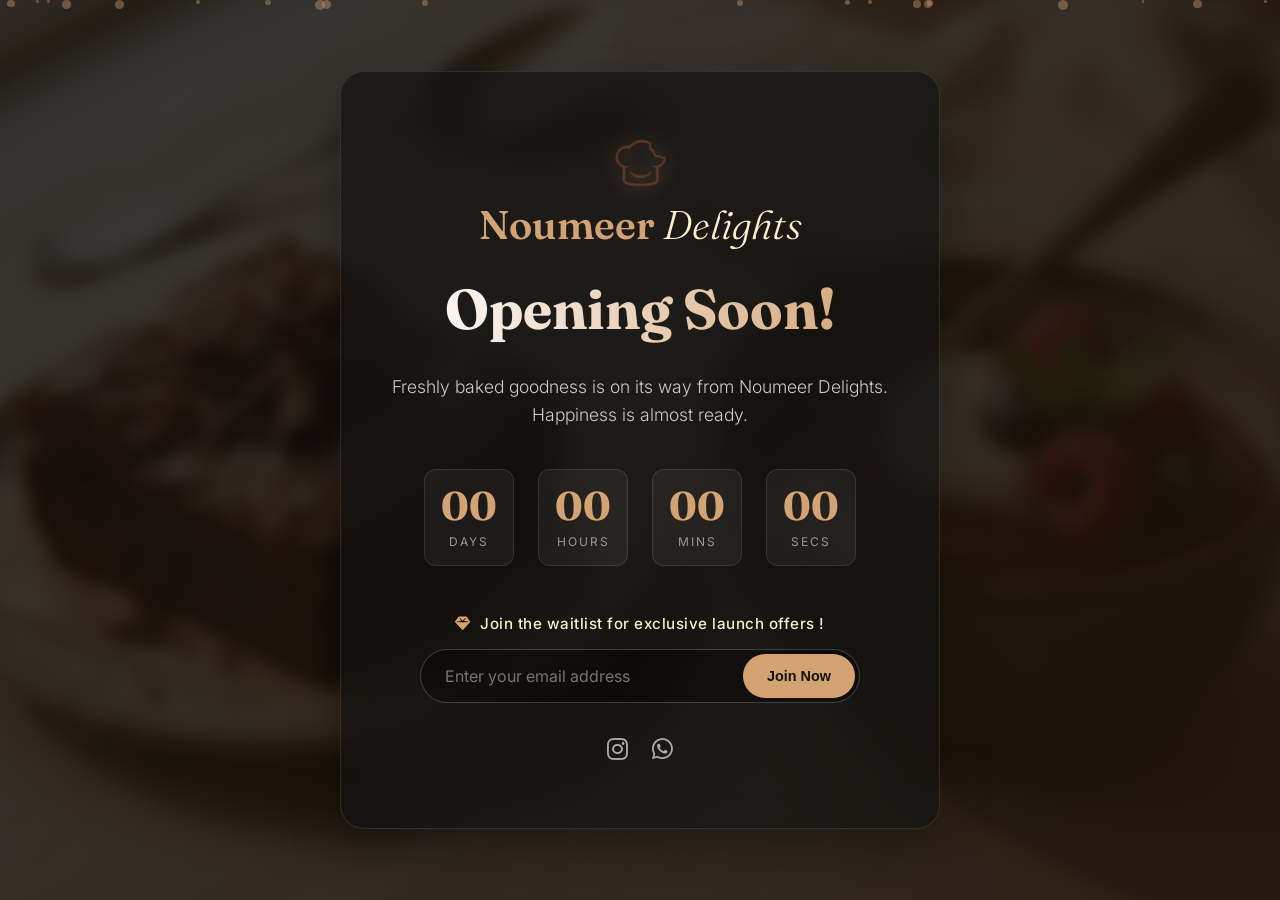
==== index.html @ c378bf9a "Initial commit" ====
<!DOCTYPE html>
<html lang="en">

<head>
  <meta charset="UTF-8">
  <meta name="viewport" content="width=device-width, initial-scale=1.0">
  <title>Opening Soon | Noumeer Delights</title>
  <meta name="description" content="Noumeer Delights is opening soon! Premium homemade brownies & bowl cakes.">

  <!-- Google Fonts -->
  <link rel="preconnect" href="https://fonts.googleapis.com">
  <link rel="preconnect" href="https://fonts.gstatic.com" crossorigin>
  <link
    href="https://fonts.googleapis.com/css2?family=Inter:wght@300;400;500;600;700&family=Fraunces:ital,opsz,wght@0,9..144,100..900;1,9..144,100..900&display=swap"
    rel="stylesheet">

  <!-- FontAwesome -->
  <link rel="stylesheet" href="https://cdnjs.cloudflare.com/ajax/libs/font-awesome/6.4.0/css/all.min.css">

  <!-- Custom CSS for Landing Page -->
  <style>
    :root {
      --primary: #d4a373;
      --secondary: #faedcd;
      --dark: #121212;
      --text: #fdfdfd;
      --glass-bg: rgba(18, 18, 18, 0.65);
      --glass-border: rgba(255, 255, 255, 0.1);
    }

    * {
      margin: 0;
      padding: 0;
      box-sizing: border-box;
    }

    body {
      font-family: 'Inter', sans-serif;
      color: var(--text);
      background-color: var(--dark);
      min-height: 100vh;
      display: flex;
      flex-direction: column;
      overflow-x: hidden;
    }

    /* Background with Overlay */
    .hero-bg {
      position: fixed;
      top: 0;
      left: 0;
      width: 100%;
      height: 100%;
      z-index: -1;
      background-image: url('assets/images/hero.png');
      /* If available from existing files */
      background-size: cover;
      background-position: center;
      background-repeat: no-repeat;
      filter: blur(8px);
      transform: scale(1.1);
    }

    .bg-overlay {
      position: fixed;
      top: 0;
      left: 0;
      width: 100%;
      height: 100%;
      background: linear-gradient(135deg, rgba(10, 10, 10, 0.8) 0%, rgba(30, 20, 10, 0.9) 100%);
      z-index: -1;
    }

    /* Container */
    .container {
      flex: 1;
      display: flex;
      justify-content: center;
      align-items: center;
      padding: 2rem;
      position: relative;
    }

    /* Glassmorphism Card */
    .glass-card {
      background: var(--glass-bg);
      backdrop-filter: blur(16px);
      -webkit-backdrop-filter: blur(16px);
      border: 1px solid var(--glass-border);
      border-radius: 24px;
      padding: 4rem 3rem;
      max-width: 600px;
      width: 100%;
      text-align: center;
      box-shadow: 0 25px 50px rgba(0, 0, 0, 0.3);
      animation: floatUp 1s ease-out forwards;
      opacity: 0;
      transform: translateY(30px);
    }

    /* Typography */
    .brand {
      font-family: 'Fraunces', serif;
      font-size: 2.5rem;
      font-weight: 600;
      color: var(--primary);
      margin-bottom: 0.5rem;
      display: flex;
      flex-direction: column;
      align-items: center;
      gap: 10px;
    }

    .brand img {
      width: 60px;
      height: auto;
      object-fit: contain;
      filter: drop-shadow(0 0 10px rgba(212, 163, 115, 0.4));
    }

    .brand em {
      font-style: italic;
      color: var(--secondary);
      font-weight: 300;
    }

    .title {
      font-family: 'Fraunces', serif;
      font-size: 3.5rem;
      line-height: 1.3;
      padding-bottom: 0.2em;
      margin: 1.5rem 0 1rem;
      font-weight: 700;
      background: linear-gradient(to right, #fff, var(--primary));
      -webkit-background-clip: text;
      background-clip: text;
      -webkit-text-fill-color: transparent;
      animation: glow 3s ease-in-out infinite alternate;
    }

    .subtitle {
      font-size: 1.1rem;
      color: #ccc;
      margin-bottom: 2.5rem;
      font-weight: 300;
      line-height: 1.6;
    }

    /* Countdown */
    .countdown {
      display: flex;
      justify-content: center;
      gap: 1.5rem;
      margin-bottom: 3rem;
    }

    .time-box {
      display: flex;
      flex-direction: column;
      align-items: center;
      background: rgba(255, 255, 255, 0.05);
      border: 1px solid rgba(255, 255, 255, 0.1);
      border-radius: 12px;
      padding: 1rem;
      min-width: 80px;
      transition: transform 0.3s ease, border-color 0.3s ease;
    }

    .time-box:hover {
      transform: translateY(-5px);
      border-color: var(--primary);
      background: rgba(212, 163, 115, 0.1);
    }

    .time {
      font-family: 'Fraunces', serif;
      font-size: 2.5rem;
      font-weight: 700;
      color: var(--primary);
      line-height: 1;
    }

    .label {
      font-size: 0.75rem;
      text-transform: uppercase;
      letter-spacing: 2px;
      margin-top: 0.5rem;
      color: #999;
    }

    /* Waitlist Form */
    .waitlist-text {
      font-size: 0.95rem;
      color: var(--secondary);
      margin-bottom: 1rem;
      font-weight: 500;
      letter-spacing: 0.5px;
    }

    .notify-form {
      position: relative;
      max-width: 440px;
      margin: 0 auto 2rem;
    }

    .notify-input {
      width: 100%;
      padding: 1rem 1.5rem;
      padding-right: 120px;
      border-radius: 50px;
      border: 1px solid rgba(255, 255, 255, 0.2);
      background: rgba(0, 0, 0, 0.3);
      color: #fff;
      font-size: 1rem;
      font-family: 'Inter', sans-serif;
      outline: none;
      transition: all 0.3s ease;
    }

    .notify-input:focus {
      border-color: var(--primary);
      background: rgba(0, 0, 0, 0.5);
      box-shadow: 0 0 15px rgba(212, 163, 115, 0.3);
    }

    .notify-btn {
      position: absolute;
      right: 5px;
      top: 5px;
      bottom: 5px;
      padding: 0 1.5rem;
      border-radius: 40px;
      border: none;
      background: var(--primary);
      color: var(--dark);
      font-weight: 600;
      cursor: pointer;
      font-size: 0.9rem;
      transition: all 0.3s ease;
    }

    .notify-btn:hover {
      background: var(--secondary);
      transform: scale(1.05);
    }

    /* Socials */
    .social-links {
      display: flex;
      justify-content: center;
      gap: 1.5rem;
    }

    .social-links a {
      color: #aaa;
      font-size: 1.5rem;
      transition: color 0.3s ease, transform 0.3s ease;
    }

    .social-links a:hover {
      color: var(--primary);
      transform: translateY(-3px);
    }

    /* Animations */
    @keyframes floatUp {
      0% {
        opacity: 0;
        transform: translateY(40px);
      }

      100% {
        opacity: 1;
        transform: translateY(0);
      }
    }

    @keyframes glow {
      0% {
        filter: drop-shadow(0 0 5px rgba(212, 163, 115, 0.2));
      }

      100% {
        filter: drop-shadow(0 0 15px rgba(212, 163, 115, 0.6));
      }
    }

    /* Particles */
    .particles {
      position: fixed;
      top: 0;
      left: 0;
      width: 100%;
      height: 100%;
      pointer-events: none;
      z-index: 0;
    }

    .particle {
      position: absolute;
      background: rgba(212, 163, 115, 0.4);
      border-radius: 50%;
      animation: float 15s infinite linear;
    }

    @keyframes float {
      0% {
        transform: translateY(100vh) scale(0);
        opacity: 0;
      }

      10% {
        opacity: 1;
      }

      90% {
        opacity: 1;
      }

      100% {
        transform: translateY(-10vh) scale(1);
        opacity: 0;
      }
    }

    /* Responsive Compact Mode */
    @media (max-height: 800px),
    (max-width: 600px) {
      body {
        overflow: hidden;
      }

      .container {
        padding: 1rem;
      }

      .glass-card {
        padding: 1.5rem 2rem;
      }

      .brand {
        font-size: 1.8rem;
        flex-direction: row;
        justify-content: center;
        margin-bottom: 0;
      }

      .brand img {
        width: 45px;
        margin-right: 10px;
      }

      .brand em {
        font-size: 1.5rem;
      }

      .title {
        font-size: 2.5rem;
        margin: 0.5rem 0 0.5rem;
        line-height: 1.3;
        padding-bottom: 0.1em;
      }

      .subtitle {
        margin-bottom: 1.25rem;
        font-size: 0.95rem;
        line-height: 1.4;
      }

      .countdown {
        margin-bottom: 1.5rem;
        gap: 0.75rem;
      }

      .time-box {
        min-width: 65px;
        padding: 0.5rem;
      }

      .time {
        font-size: 1.6rem;
      }

      .label {
        margin-top: 0.25rem;
        font-size: 0.65rem;
      }

      .waitlist-text {
        margin-bottom: 0.5rem;
        font-size: 0.85rem;
      }

      .notify-form {
        margin: 0 auto 1rem;
        max-width: 100%;
      }

      .notify-input {
        padding: 0.75rem 1rem;
        padding-right: 120px;
        font-size: 0.9rem;
      }

      .notify-btn {
        padding: 0 1rem;
        font-size: 0.85rem;
        right: 4px;
        top: 4px;
        bottom: 4px;
      }

      .social-links {
        gap: 1.25rem;
      }

      .social-links a {
        font-size: 1.3rem;
      }
    }
  </style>
</head>

<body>
  <!-- Background -->
  <div class="hero-bg"></div>
  <div class="bg-overlay"></div>

  <!-- Floating Particles Container -->
  <div class="particles" id="particles"></div>

  <!-- Main Content -->
  <div class="container">
    <div class="glass-card">
      <div class="brand">
        <img src="assets/images/logo.png" alt="Logo" onerror="this.style.display='none'">
        <span>Noumeer <em>Delights</em></span>
      </div>

      <h1 class="title">Opening Soon!</h1>
      <p class="subtitle">Freshly baked goodness is on its way from Noumeer Delights. Happiness is almost ready.</p>

      <!-- Countdown Timer -->
      <div class="countdown" id="countdown">
        <div class="time-box">
          <span class="time" id="days">00</span>
          <span class="label">Days</span>
        </div>
        <div class="time-box">
          <span class="time" id="hours">00</span>
          <span class="label">Hours</span>
        </div>
        <div class="time-box">
          <span class="time" id="mins">00</span>
          <span class="label">Mins</span>
        </div>
        <div class="time-box">
          <span class="time" id="secs">00</span>
          <span class="label">Secs</span>
        </div>
      </div>

      <!-- Waitlist Form -->
      <form class="notify-form" id="notifyForm">
        <p class="waitlist-text"><i class="fas fa-gem" style="color:var(--primary); margin-right:5px;"></i> Join the
          waitlist for exclusive launch offers !</p>
        <div style="position: relative;">
          <input type="email" name="email" class="notify-input" placeholder="Enter your email address" required>
          <button type="submit" class="notify-btn">Join Now</button>
        </div>
      </form>

      <!-- Socials -->
      <div class="social-links">
        <a href="https://www.instagram.com/noumeer_delights/" target="_blank" aria-label="Instagram"><i
            class="fab fa-instagram"></i></a>
        <a href="https://wa.me/918976108492" target="_blank" aria-label="WhatsApp"><i class="fab fa-whatsapp"></i></a>
      </div>
    </div>
  </div>

  <script>
    // --- Countdown Timer Logic ---
    // Set your exact opening date and time here
    const launchDate = new Date("May 15, 2026 10:00:00").getTime();


    function updateCountdown() {
      const now = new Date().getTime();
      const distance = launchDate - now;

      if (distance < 0) return; // Stop if passed

      const days = Math.floor(distance / (1000 * 60 * 60 * 24));
      const hours = Math.floor((distance % (1000 * 60 * 60 * 24)) / (1000 * 60 * 60));
      const mins = Math.floor((distance % (1000 * 60 * 60)) / (1000 * 60));
      const secs = Math.floor((distance % (1000 * 60)) / 1000);

      document.getElementById('days').innerText = String(days).padStart(2, '0');
      document.getElementById('hours').innerText = String(hours).padStart(2, '0');
      document.getElementById('mins').innerText = String(mins).padStart(2, '0');
      document.getElementById('secs').innerText = String(secs).padStart(2, '0');
    }

    setInterval(updateCountdown, 1000);
    updateCountdown();

    // --- Particle Animation ---
    const particlesContainer = document.getElementById('particles');
    const particleCount = 20;

    for (let i = 0; i < particleCount; i++) {
      createParticle();
    }

    function createParticle() {
      const particle = document.createElement('div');
      particle.classList.add('particle');

      const size = Math.random() * 8 + 2;
      const posX = Math.random() * 100;
      const delay = Math.random() * 10;
      const duration = Math.random() * 10 + 10;

      particle.style.width = `${size}px`;
      particle.style.height = `${size}px`;
      particle.style.left = `${posX}vw`;
      particle.style.animationDelay = `${delay}s`;
      particle.style.animationDuration = `${duration}s`;

      particlesContainer.appendChild(particle);
    }

    // --- Web3Forms Submission Logic ---
    document.getElementById('notifyForm').addEventListener('submit', (e) => {
      e.preventDefault();
      const btn = e.target.querySelector('button');
      const originalText = btn.innerText;

      // TODO: Get your free Access Key from https://web3forms.com and paste it below
      const accessKey = "4a990910-d1e4-4a0e-a4be-721a6eb04407";

      if (accessKey === "YOUR_WEB3FORMS_ACCESS_KEY_HERE") {
        alert("Hey! Please replace 'YOUR_WEB3FORMS_ACCESS_KEY_HERE' in the code with your actual Web3Forms Access Key to start receiving emails!");
        return;
      }

      const formData = new FormData(e.target);
      formData.append("access_key", accessKey);
      formData.append("subject", "New Waitlist Signup!");
      formData.append("from_name", "Noumeer Delights Waitlist");

      btn.innerText = 'Sending...';

      fetch("https://api.web3forms.com/submit", {
        method: "POST",
        body: formData
      })
        .then(async (response) => {
          if (response.status == 200) {
            btn.innerText = 'Added!';
            btn.style.background = '#28a745';
            btn.style.color = '#fff';
            setTimeout(() => {
              btn.innerText = originalText;
              btn.style.background = 'var(--primary)';
              btn.style.color = 'var(--dark)';
              e.target.reset();
            }, 3000);
          } else {
            btn.innerText = 'Error!';
            btn.style.background = '#dc3545';
            btn.style.color = '#fff';
            setTimeout(() => {
              btn.innerText = originalText;
              btn.style.background = 'var(--primary)';
              btn.style.color = 'var(--dark)';
            }, 3000);
          }
        })
        .catch(error => {
          console.error("Error:", error);
          btn.innerText = 'Error!';
          btn.style.background = '#dc3545';
          btn.style.color = '#fff';
          setTimeout(() => {
            btn.innerText = originalText;
            btn.style.background = 'var(--primary)';
            btn.style.color = 'var(--dark)';
          }, 3000);
        });
    });
  </script>
</body>

</html>
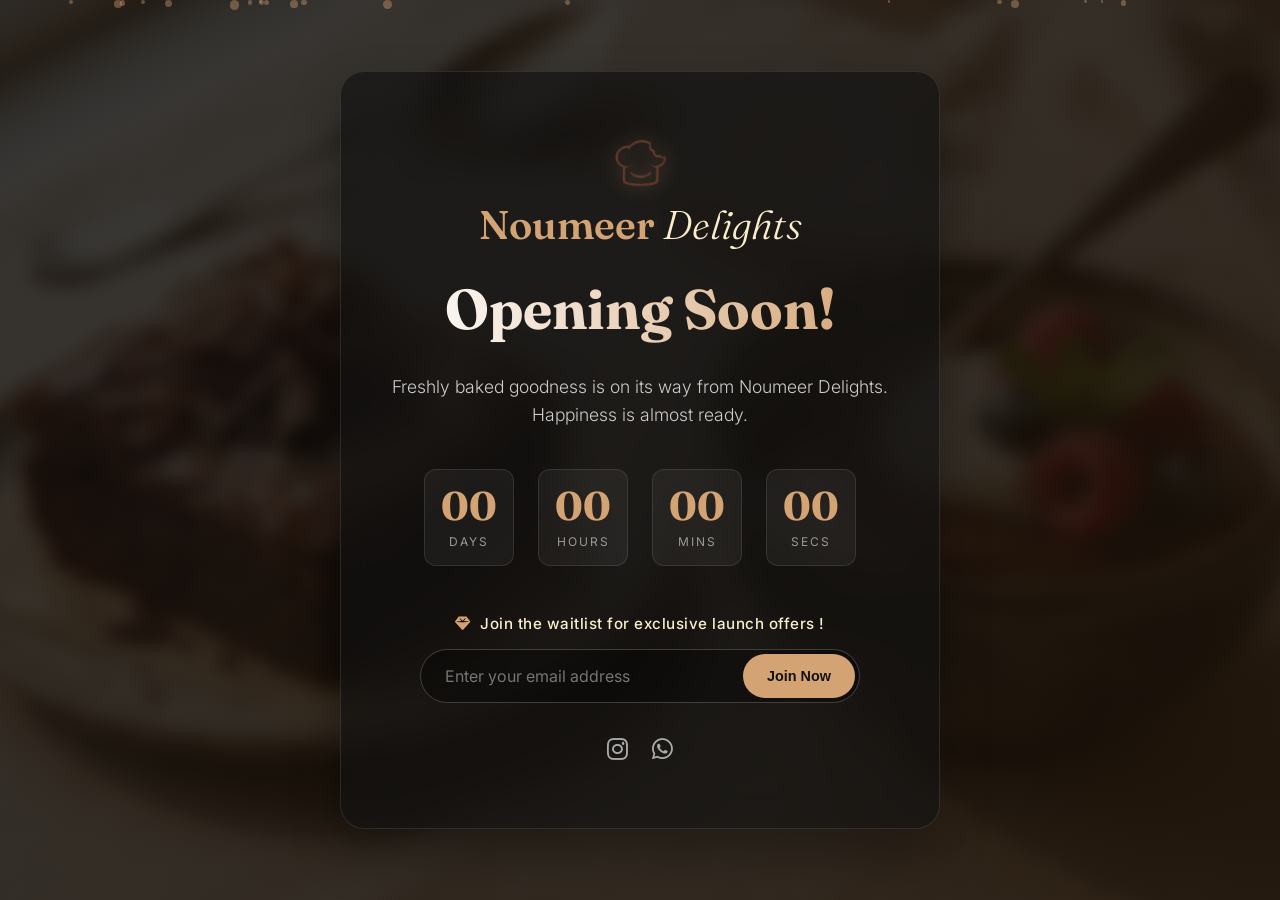
==== commit 8eacc5c6: "Google Script Added" ====
--- a/index.html
+++ b/index.html
@@ -1,596 +1,553 @@
 <!DOCTYPE html>
 <html lang="en">
-
-<head>
-  <meta charset="UTF-8">
-  <meta name="viewport" content="width=device-width, initial-scale=1.0">
-  <title>Opening Soon | Noumeer Delights</title>
-  <meta name="description" content="Noumeer Delights is opening soon! Premium homemade brownies & bowl cakes.">
-
-  <!-- Google Fonts -->
-  <link rel="preconnect" href="https://fonts.googleapis.com">
-  <link rel="preconnect" href="https://fonts.gstatic.com" crossorigin>
-  <link
-    href="https://fonts.googleapis.com/css2?family=Inter:wght@300;400;500;600;700&family=Fraunces:ital,opsz,wght@0,9..144,100..900;1,9..144,100..900&display=swap"
-    rel="stylesheet">
-
-  <!-- FontAwesome -->
-  <link rel="stylesheet" href="https://cdnjs.cloudflare.com/ajax/libs/font-awesome/6.4.0/css/all.min.css">
-
-  <!-- Custom CSS for Landing Page -->
-  <style>
-    :root {
-      --primary: #d4a373;
-      --secondary: #faedcd;
-      --dark: #121212;
-      --text: #fdfdfd;
-      --glass-bg: rgba(18, 18, 18, 0.65);
-      --glass-border: rgba(255, 255, 255, 0.1);
-    }
-
-    * {
-      margin: 0;
-      padding: 0;
-      box-sizing: border-box;
-    }
-
-    body {
-      font-family: 'Inter', sans-serif;
-      color: var(--text);
-      background-color: var(--dark);
-      min-height: 100vh;
-      display: flex;
-      flex-direction: column;
-      overflow-x: hidden;
-    }
-
-    /* Background with Overlay */
-    .hero-bg {
-      position: fixed;
-      top: 0;
-      left: 0;
-      width: 100%;
-      height: 100%;
-      z-index: -1;
-      background-image: url('assets/images/hero.png');
-      /* If available from existing files */
-      background-size: cover;
-      background-position: center;
-      background-repeat: no-repeat;
-      filter: blur(8px);
-      transform: scale(1.1);
-    }
-
-    .bg-overlay {
-      position: fixed;
-      top: 0;
-      left: 0;
-      width: 100%;
-      height: 100%;
-      background: linear-gradient(135deg, rgba(10, 10, 10, 0.8) 0%, rgba(30, 20, 10, 0.9) 100%);
-      z-index: -1;
-    }
-
-    /* Container */
-    .container {
-      flex: 1;
-      display: flex;
-      justify-content: center;
-      align-items: center;
-      padding: 2rem;
-      position: relative;
-    }
-
-    /* Glassmorphism Card */
-    .glass-card {
-      background: var(--glass-bg);
-      backdrop-filter: blur(16px);
-      -webkit-backdrop-filter: blur(16px);
-      border: 1px solid var(--glass-border);
-      border-radius: 24px;
-      padding: 4rem 3rem;
-      max-width: 600px;
-      width: 100%;
-      text-align: center;
-      box-shadow: 0 25px 50px rgba(0, 0, 0, 0.3);
-      animation: floatUp 1s ease-out forwards;
-      opacity: 0;
-      transform: translateY(30px);
-    }
-
-    /* Typography */
-    .brand {
-      font-family: 'Fraunces', serif;
-      font-size: 2.5rem;
-      font-weight: 600;
-      color: var(--primary);
-      margin-bottom: 0.5rem;
-      display: flex;
-      flex-direction: column;
-      align-items: center;
-      gap: 10px;
-    }
-
-    .brand img {
-      width: 60px;
-      height: auto;
-      object-fit: contain;
-      filter: drop-shadow(0 0 10px rgba(212, 163, 115, 0.4));
-    }
-
-    .brand em {
-      font-style: italic;
-      color: var(--secondary);
-      font-weight: 300;
-    }
-
-    .title {
-      font-family: 'Fraunces', serif;
-      font-size: 3.5rem;
-      line-height: 1.3;
-      padding-bottom: 0.2em;
-      margin: 1.5rem 0 1rem;
-      font-weight: 700;
-      background: linear-gradient(to right, #fff, var(--primary));
-      -webkit-background-clip: text;
-      background-clip: text;
-      -webkit-text-fill-color: transparent;
-      animation: glow 3s ease-in-out infinite alternate;
-    }
-
-    .subtitle {
-      font-size: 1.1rem;
-      color: #ccc;
-      margin-bottom: 2.5rem;
-      font-weight: 300;
-      line-height: 1.6;
-    }
-
-    /* Countdown */
-    .countdown {
-      display: flex;
-      justify-content: center;
-      gap: 1.5rem;
-      margin-bottom: 3rem;
-    }
-
-    .time-box {
-      display: flex;
-      flex-direction: column;
-      align-items: center;
-      background: rgba(255, 255, 255, 0.05);
-      border: 1px solid rgba(255, 255, 255, 0.1);
-      border-radius: 12px;
-      padding: 1rem;
-      min-width: 80px;
-      transition: transform 0.3s ease, border-color 0.3s ease;
-    }
-
-    .time-box:hover {
-      transform: translateY(-5px);
-      border-color: var(--primary);
-      background: rgba(212, 163, 115, 0.1);
-    }
-
-    .time {
-      font-family: 'Fraunces', serif;
-      font-size: 2.5rem;
-      font-weight: 700;
-      color: var(--primary);
-      line-height: 1;
-    }
-
-    .label {
-      font-size: 0.75rem;
-      text-transform: uppercase;
-      letter-spacing: 2px;
-      margin-top: 0.5rem;
-      color: #999;
-    }
-
-    /* Waitlist Form */
-    .waitlist-text {
-      font-size: 0.95rem;
-      color: var(--secondary);
-      margin-bottom: 1rem;
-      font-weight: 500;
-      letter-spacing: 0.5px;
-    }
-
-    .notify-form {
-      position: relative;
-      max-width: 440px;
-      margin: 0 auto 2rem;
-    }
-
-    .notify-input {
-      width: 100%;
-      padding: 1rem 1.5rem;
-      padding-right: 120px;
-      border-radius: 50px;
-      border: 1px solid rgba(255, 255, 255, 0.2);
-      background: rgba(0, 0, 0, 0.3);
-      color: #fff;
-      font-size: 1rem;
-      font-family: 'Inter', sans-serif;
-      outline: none;
-      transition: all 0.3s ease;
-    }
-
-    .notify-input:focus {
-      border-color: var(--primary);
-      background: rgba(0, 0, 0, 0.5);
-      box-shadow: 0 0 15px rgba(212, 163, 115, 0.3);
-    }
-
-    .notify-btn {
-      position: absolute;
-      right: 5px;
-      top: 5px;
-      bottom: 5px;
-      padding: 0 1.5rem;
-      border-radius: 40px;
-      border: none;
-      background: var(--primary);
-      color: var(--dark);
-      font-weight: 600;
-      cursor: pointer;
-      font-size: 0.9rem;
-      transition: all 0.3s ease;
-    }
-
-    .notify-btn:hover {
-      background: var(--secondary);
-      transform: scale(1.05);
-    }
-
-    /* Socials */
-    .social-links {
-      display: flex;
-      justify-content: center;
-      gap: 1.5rem;
-    }
-
-    .social-links a {
-      color: #aaa;
-      font-size: 1.5rem;
-      transition: color 0.3s ease, transform 0.3s ease;
-    }
-
-    .social-links a:hover {
-      color: var(--primary);
-      transform: translateY(-3px);
-    }
-
-    /* Animations */
-    @keyframes floatUp {
-      0% {
-        opacity: 0;
-        transform: translateY(40px);
-      }
-
-      100% {
-        opacity: 1;
-        transform: translateY(0);
-      }
-    }
-
-    @keyframes glow {
-      0% {
-        filter: drop-shadow(0 0 5px rgba(212, 163, 115, 0.2));
-      }
-
-      100% {
-        filter: drop-shadow(0 0 15px rgba(212, 163, 115, 0.6));
-      }
-    }
-
-    /* Particles */
-    .particles {
-      position: fixed;
-      top: 0;
-      left: 0;
-      width: 100%;
-      height: 100%;
-      pointer-events: none;
-      z-index: 0;
-    }
-
-    .particle {
-      position: absolute;
-      background: rgba(212, 163, 115, 0.4);
-      border-radius: 50%;
-      animation: float 15s infinite linear;
-    }
-
-    @keyframes float {
-      0% {
-        transform: translateY(100vh) scale(0);
-        opacity: 0;
-      }
-
-      10% {
-        opacity: 1;
-      }
-
-      90% {
-        opacity: 1;
-      }
-
-      100% {
-        transform: translateY(-10vh) scale(1);
-        opacity: 0;
-      }
-    }
-
-    /* Responsive Compact Mode */
-    @media (max-height: 800px),
-    (max-width: 600px) {
-      body {
-        overflow: hidden;
-      }
-
-      .container {
-        padding: 1rem;
-      }
-
-      .glass-card {
-        padding: 1.5rem 2rem;
-      }
-
-      .brand {
-        font-size: 1.8rem;
-        flex-direction: row;
-        justify-content: center;
-        margin-bottom: 0;
-      }
-
-      .brand img {
-        width: 45px;
-        margin-right: 10px;
-      }
-
-      .brand em {
-        font-size: 1.5rem;
-      }
-
-      .title {
-        font-size: 2.5rem;
-        margin: 0.5rem 0 0.5rem;
-        line-height: 1.3;
-        padding-bottom: 0.1em;
-      }
-
-      .subtitle {
-        margin-bottom: 1.25rem;
-        font-size: 0.95rem;
-        line-height: 1.4;
-      }
-
-      .countdown {
-        margin-bottom: 1.5rem;
-        gap: 0.75rem;
-      }
-
-      .time-box {
-        min-width: 65px;
-        padding: 0.5rem;
-      }
-
-      .time {
-        font-size: 1.6rem;
-      }
-
-      .label {
-        margin-top: 0.25rem;
-        font-size: 0.65rem;
-      }
-
-      .waitlist-text {
-        margin-bottom: 0.5rem;
-        font-size: 0.85rem;
-      }
-
-      .notify-form {
-        margin: 0 auto 1rem;
-        max-width: 100%;
-      }
-
-      .notify-input {
-        padding: 0.75rem 1rem;
-        padding-right: 120px;
-        font-size: 0.9rem;
-      }
-
-      .notify-btn {
-        padding: 0 1rem;
-        font-size: 0.85rem;
-        right: 4px;
-        top: 4px;
-        bottom: 4px;
-      }
-
-      .social-links {
-        gap: 1.25rem;
-      }
-
-      .social-links a {
-        font-size: 1.3rem;
-      }
-    }
-  </style>
-</head>
-
-<body>
-  <!-- Background -->
-  <div class="hero-bg"></div>
-  <div class="bg-overlay"></div>
-
-  <!-- Floating Particles Container -->
-  <div class="particles" id="particles"></div>
-
-  <!-- Main Content -->
-  <div class="container">
-    <div class="glass-card">
-      <div class="brand">
-        <img src="assets/images/logo.png" alt="Logo" onerror="this.style.display='none'">
-        <span>Noumeer <em>Delights</em></span>
+   <head>
+      <!-- Google Tag Manager -->
+      <script>(function (w, d, s, l, i) {
+         w[l] = w[l] || []; w[l].push({
+           'gtm.start':
+             new Date().getTime(), event: 'gtm.js'
+         }); var f = d.getElementsByTagName(s)[0],
+           j = d.createElement(s), dl = l != 'dataLayer' ? '&l=' + l : ''; j.async = true; j.src =
+             'https://www.googletagmanager.com/gtm.js?id=' + i + dl; f.parentNode.insertBefore(j, f);
+         })(window, document, 'script', 'dataLayer', 'GTM-TXSD526L');
+      </script>
+      <!-- End Google Tag Manager -->
+      <!-- Google tag (gtag.js) -->
+      <script async src="https://www.googletagmanager.com/gtag/js?id=G-96BX0EBLF8"></script>
+      <script>
+         window.dataLayer = window.dataLayer || [];
+         function gtag() { dataLayer.push(arguments); }
+         gtag('js', new Date());
+         gtag('config', 'G-96BX0EBLF8');
+      </script>
+      <script async src="https://pagead2.googlesyndication.com/pagead/js/adsbygoogle.js?client=ca-pub-5280450192365067"
+         crossorigin="anonymous"></script>
+      <meta charset="UTF-8" />
+      <meta name="viewport" content="width=device-width, initial-scale=1.0" />
+      <meta name="google-adsense-account" content="ca-pub-5280450192365067">
+      <title>Opening Soon | Noumeer Delights</title>
+      <meta name="description" content="Noumeer Delights is opening soon! Premium homemade brownies & bowl cakes.">
+      <!-- Google Fonts -->
+      <link rel="preconnect" href="https://fonts.googleapis.com">
+      <link rel="preconnect" href="https://fonts.gstatic.com" crossorigin>
+      <link
+         href="https://fonts.googleapis.com/css2?family=Inter:wght@300;400;500;600;700&family=Fraunces:ital,opsz,wght@0,9..144,100..900;1,9..144,100..900&display=swap"
+         rel="stylesheet">
+      <!-- FontAwesome -->
+      <link rel="stylesheet" href="https://cdnjs.cloudflare.com/ajax/libs/font-awesome/6.4.0/css/all.min.css">
+      <!-- Custom CSS for Landing Page -->
+      <style>
+         :root {
+         --primary: #d4a373;
+         --secondary: #faedcd;
+         --dark: #121212;
+         --text: #fdfdfd;
+         --glass-bg: rgba(18, 18, 18, 0.65);
+         --glass-border: rgba(255, 255, 255, 0.1);
+         }
+         * {
+         margin: 0;
+         padding: 0;
+         box-sizing: border-box;
+         }
+         body {
+         font-family: 'Inter', sans-serif;
+         color: var(--text);
+         background-color: var(--dark);
+         min-height: 100vh;
+         display: flex;
+         flex-direction: column;
+         overflow-x: hidden;
+         }
+         /* Background with Overlay */
+         .hero-bg {
+         position: fixed;
+         top: 0;
+         left: 0;
+         width: 100%;
+         height: 100%;
+         z-index: -1;
+         background-image: url('assets/images/hero.png');
+         /* If available from existing files */
+         background-size: cover;
+         background-position: center;
+         background-repeat: no-repeat;
+         filter: blur(8px);
+         transform: scale(1.1);
+         }
+         .bg-overlay {
+         position: fixed;
+         top: 0;
+         left: 0;
+         width: 100%;
+         height: 100%;
+         background: linear-gradient(135deg, rgba(10, 10, 10, 0.8) 0%, rgba(30, 20, 10, 0.9) 100%);
+         z-index: -1;
+         }
+         /* Container */
+         .container {
+         flex: 1;
+         display: flex;
+         justify-content: center;
+         align-items: center;
+         padding: 2rem;
+         position: relative;
+         }
+         /* Glassmorphism Card */
+         .glass-card {
+         background: var(--glass-bg);
+         backdrop-filter: blur(16px);
+         -webkit-backdrop-filter: blur(16px);
+         border: 1px solid var(--glass-border);
+         border-radius: 24px;
+         padding: 4rem 3rem;
+         max-width: 600px;
+         width: 100%;
+         text-align: center;
+         box-shadow: 0 25px 50px rgba(0, 0, 0, 0.3);
+         animation: floatUp 1s ease-out forwards;
+         opacity: 0;
+         transform: translateY(30px);
+         }
+         /* Typography */
+         .brand {
+         font-family: 'Fraunces', serif;
+         font-size: 2.5rem;
+         font-weight: 600;
+         color: var(--primary);
+         margin-bottom: 0.5rem;
+         display: flex;
+         flex-direction: column;
+         align-items: center;
+         gap: 10px;
+         }
+         .brand img {
+         width: 60px;
+         height: auto;
+         object-fit: contain;
+         filter: drop-shadow(0 0 10px rgba(212, 163, 115, 0.4));
+         }
+         .brand em {
+         font-style: italic;
+         color: var(--secondary);
+         font-weight: 300;
+         }
+         .title {
+         font-family: 'Fraunces', serif;
+         font-size: 3.5rem;
+         line-height: 1.3;
+         padding-bottom: 0.2em;
+         margin: 1.5rem 0 1rem;
+         font-weight: 700;
+         background: linear-gradient(to right, #fff, var(--primary));
+         -webkit-background-clip: text;
+         background-clip: text;
+         -webkit-text-fill-color: transparent;
+         animation: glow 3s ease-in-out infinite alternate;
+         }
+         .subtitle {
+         font-size: 1.1rem;
+         color: #ccc;
+         margin-bottom: 2.5rem;
+         font-weight: 300;
+         line-height: 1.6;
+         }
+         /* Countdown */
+         .countdown {
+         display: flex;
+         justify-content: center;
+         gap: 1.5rem;
+         margin-bottom: 3rem;
+         }
+         .time-box {
+         display: flex;
+         flex-direction: column;
+         align-items: center;
+         background: rgba(255, 255, 255, 0.05);
+         border: 1px solid rgba(255, 255, 255, 0.1);
+         border-radius: 12px;
+         padding: 1rem;
+         min-width: 80px;
+         transition: transform 0.3s ease, border-color 0.3s ease;
+         }
+         .time-box:hover {
+         transform: translateY(-5px);
+         border-color: var(--primary);
+         background: rgba(212, 163, 115, 0.1);
+         }
+         .time {
+         font-family: 'Fraunces', serif;
+         font-size: 2.5rem;
+         font-weight: 700;
+         color: var(--primary);
+         line-height: 1;
+         }
+         .label {
+         font-size: 0.75rem;
+         text-transform: uppercase;
+         letter-spacing: 2px;
+         margin-top: 0.5rem;
+         color: #999;
+         }
+         /* Waitlist Form */
+         .waitlist-text {
+         font-size: 0.95rem;
+         color: var(--secondary);
+         margin-bottom: 1rem;
+         font-weight: 500;
+         letter-spacing: 0.5px;
+         }
+         .notify-form {
+         position: relative;
+         max-width: 440px;
+         margin: 0 auto 2rem;
+         }
+         .notify-input {
+         width: 100%;
+         padding: 1rem 1.5rem;
+         padding-right: 120px;
+         border-radius: 50px;
+         border: 1px solid rgba(255, 255, 255, 0.2);
+         background: rgba(0, 0, 0, 0.3);
+         color: #fff;
+         font-size: 1rem;
+         font-family: 'Inter', sans-serif;
+         outline: none;
+         transition: all 0.3s ease;
+         }
+         .notify-input:focus {
+         border-color: var(--primary);
+         background: rgba(0, 0, 0, 0.5);
+         box-shadow: 0 0 15px rgba(212, 163, 115, 0.3);
+         }
+         .notify-btn {
+         position: absolute;
+         right: 5px;
+         top: 5px;
+         bottom: 5px;
+         padding: 0 1.5rem;
+         border-radius: 40px;
+         border: none;
+         background: var(--primary);
+         color: var(--dark);
+         font-weight: 600;
+         cursor: pointer;
+         font-size: 0.9rem;
+         transition: all 0.3s ease;
+         }
+         .notify-btn:hover {
+         background: var(--secondary);
+         transform: scale(1.05);
+         }
+         /* Socials */
+         .social-links {
+         display: flex;
+         justify-content: center;
+         gap: 1.5rem;
+         }
+         .social-links a {
+         color: #aaa;
+         font-size: 1.5rem;
+         transition: color 0.3s ease, transform 0.3s ease;
+         }
+         .social-links a:hover {
+         color: var(--primary);
+         transform: translateY(-3px);
+         }
+         /* Animations */
+         @keyframes floatUp {
+         0% {
+         opacity: 0;
+         transform: translateY(40px);
+         }
+         100% {
+         opacity: 1;
+         transform: translateY(0);
+         }
+         }
+         @keyframes glow {
+         0% {
+         filter: drop-shadow(0 0 5px rgba(212, 163, 115, 0.2));
+         }
+         100% {
+         filter: drop-shadow(0 0 15px rgba(212, 163, 115, 0.6));
+         }
+         }
+         /* Particles */
+         .particles {
+         position: fixed;
+         top: 0;
+         left: 0;
+         width: 100%;
+         height: 100%;
+         pointer-events: none;
+         z-index: 0;
+         }
+         .particle {
+         position: absolute;
+         background: rgba(212, 163, 115, 0.4);
+         border-radius: 50%;
+         animation: float 15s infinite linear;
+         }
+         @keyframes float {
+         0% {
+         transform: translateY(100vh) scale(0);
+         opacity: 0;
+         }
+         10% {
+         opacity: 1;
+         }
+         90% {
+         opacity: 1;
+         }
+         100% {
+         transform: translateY(-10vh) scale(1);
+         opacity: 0;
+         }
+         }
+         /* Responsive Compact Mode */
+         @media (max-height: 800px),
+         (max-width: 600px) {
+         body {
+         overflow: hidden;
+         }
+         .container {
+         padding: 1rem;
+         }
+         .glass-card {
+         padding: 1.5rem 2rem;
+         }
+         .brand {
+         font-size: 1.8rem;
+         flex-direction: row;
+         justify-content: center;
+         margin-bottom: 0;
+         }
+         .brand img {
+         width: 45px;
+         margin-right: 10px;
+         }
+         .brand em {
+         font-size: 1.5rem;
+         }
+         .title {
+         font-size: 2.5rem;
+         margin: 0.5rem 0 0.5rem;
+         line-height: 1.3;
+         padding-bottom: 0.1em;
+         }
+         .subtitle {
+         margin-bottom: 1.25rem;
+         font-size: 0.95rem;
+         line-height: 1.4;
+         }
+         .countdown {
+         margin-bottom: 1.5rem;
+         gap: 0.75rem;
+         }
+         .time-box {
+         min-width: 65px;
+         padding: 0.5rem;
+         }
+         .time {
+         font-size: 1.6rem;
+         }
+         .label {
+         margin-top: 0.25rem;
+         font-size: 0.65rem;
+         }
+         .waitlist-text {
+         margin-bottom: 0.5rem;
+         font-size: 0.85rem;
+         }
+         .notify-form {
+         margin: 0 auto 1rem;
+         max-width: 100%;
+         }
+         .notify-input {
+         padding: 0.75rem 1rem;
+         padding-right: 120px;
+         font-size: 0.9rem;
+         }
+         .notify-btn {
+         padding: 0 1rem;
+         font-size: 0.85rem;
+         right: 4px;
+         top: 4px;
+         bottom: 4px;
+         }
+         .social-links {
+         gap: 1.25rem;
+         }
+         .social-links a {
+         font-size: 1.3rem;
+         }
+         }
+      </style>
+   </head>
+   <body>
+      <!-- Background -->
+      <div class="hero-bg"></div>
+      <div class="bg-overlay"></div>
+      <!-- Floating Particles Container -->
+      <div class="particles" id="particles"></div>
+      <!-- Main Content -->
+      <div class="container">
+         <div class="glass-card">
+            <div class="brand">
+               <img src="assets/images/logo.png" alt="Logo" onerror="this.style.display='none'">
+               <span>Noumeer <em>Delights</em></span>
+            </div>
+            <h1 class="title">Opening Soon!</h1>
+            <p class="subtitle">Freshly baked goodness is on its way from Noumeer Delights. Happiness is almost ready.</p>
+            <!-- Countdown Timer -->
+            <div class="countdown" id="countdown">
+               <div class="time-box">
+                  <span class="time" id="days">00</span>
+                  <span class="label">Days</span>
+               </div>
+               <div class="time-box">
+                  <span class="time" id="hours">00</span>
+                  <span class="label">Hours</span>
+               </div>
+               <div class="time-box">
+                  <span class="time" id="mins">00</span>
+                  <span class="label">Mins</span>
+               </div>
+               <div class="time-box">
+                  <span class="time" id="secs">00</span>
+                  <span class="label">Secs</span>
+               </div>
+            </div>
+            <!-- Waitlist Form -->
+            <form class="notify-form" id="notifyForm">
+               <p class="waitlist-text"><i class="fas fa-gem" style="color:var(--primary); margin-right:5px;"></i> Join the
+                  waitlist for exclusive launch offers !
+               </p>
+               <div style="position: relative;">
+                  <input type="email" name="email" class="notify-input" placeholder="Enter your email address" required>
+                  <button type="submit" class="notify-btn">Join Now</button>
+               </div>
+            </form>
+            <!-- Socials -->
+            <div class="social-links">
+               <a href="https://www.instagram.com/noumeer_delights/" target="_blank" aria-label="Instagram"><i
+                  class="fab fa-instagram"></i></a>
+               <a href="https://wa.me/918976108492" target="_blank" aria-label="WhatsApp"><i class="fab fa-whatsapp"></i></a>
+            </div>
+         </div>
       </div>
-
-      <h1 class="title">Opening Soon!</h1>
-      <p class="subtitle">Freshly baked goodness is on its way from Noumeer Delights. Happiness is almost ready.</p>
-
-      <!-- Countdown Timer -->
-      <div class="countdown" id="countdown">
-        <div class="time-box">
-          <span class="time" id="days">00</span>
-          <span class="label">Days</span>
-        </div>
-        <div class="time-box">
-          <span class="time" id="hours">00</span>
-          <span class="label">Hours</span>
-        </div>
-        <div class="time-box">
-          <span class="time" id="mins">00</span>
-          <span class="label">Mins</span>
-        </div>
-        <div class="time-box">
-          <span class="time" id="secs">00</span>
-          <span class="label">Secs</span>
-        </div>
-      </div>
-
-      <!-- Waitlist Form -->
-      <form class="notify-form" id="notifyForm">
-        <p class="waitlist-text"><i class="fas fa-gem" style="color:var(--primary); margin-right:5px;"></i> Join the
-          waitlist for exclusive launch offers !</p>
-        <div style="position: relative;">
-          <input type="email" name="email" class="notify-input" placeholder="Enter your email address" required>
-          <button type="submit" class="notify-btn">Join Now</button>
-        </div>
-      </form>
-
-      <!-- Socials -->
-      <div class="social-links">
-        <a href="https://www.instagram.com/noumeer_delights/" target="_blank" aria-label="Instagram"><i
-            class="fab fa-instagram"></i></a>
-        <a href="https://wa.me/918976108492" target="_blank" aria-label="WhatsApp"><i class="fab fa-whatsapp"></i></a>
-      </div>
-    </div>
-  </div>
-
-  <script>
-    // --- Countdown Timer Logic ---
-    // Set your exact opening date and time here
-    const launchDate = new Date("May 15, 2026 10:00:00").getTime();
-
-
-    function updateCountdown() {
-      const now = new Date().getTime();
-      const distance = launchDate - now;
-
-      if (distance < 0) return; // Stop if passed
-
-      const days = Math.floor(distance / (1000 * 60 * 60 * 24));
-      const hours = Math.floor((distance % (1000 * 60 * 60 * 24)) / (1000 * 60 * 60));
-      const mins = Math.floor((distance % (1000 * 60 * 60)) / (1000 * 60));
-      const secs = Math.floor((distance % (1000 * 60)) / 1000);
-
-      document.getElementById('days').innerText = String(days).padStart(2, '0');
-      document.getElementById('hours').innerText = String(hours).padStart(2, '0');
-      document.getElementById('mins').innerText = String(mins).padStart(2, '0');
-      document.getElementById('secs').innerText = String(secs).padStart(2, '0');
-    }
-
-    setInterval(updateCountdown, 1000);
-    updateCountdown();
-
-    // --- Particle Animation ---
-    const particlesContainer = document.getElementById('particles');
-    const particleCount = 20;
-
-    for (let i = 0; i < particleCount; i++) {
-      createParticle();
-    }
-
-    function createParticle() {
-      const particle = document.createElement('div');
-      particle.classList.add('particle');
-
-      const size = Math.random() * 8 + 2;
-      const posX = Math.random() * 100;
-      const delay = Math.random() * 10;
-      const duration = Math.random() * 10 + 10;
-
-      particle.style.width = `${size}px`;
-      particle.style.height = `${size}px`;
-      particle.style.left = `${posX}vw`;
-      particle.style.animationDelay = `${delay}s`;
-      particle.style.animationDuration = `${duration}s`;
-
-      particlesContainer.appendChild(particle);
-    }
-
-    // --- Web3Forms Submission Logic ---
-    document.getElementById('notifyForm').addEventListener('submit', (e) => {
-      e.preventDefault();
-      const btn = e.target.querySelector('button');
-      const originalText = btn.innerText;
-
-      // TODO: Get your free Access Key from https://web3forms.com and paste it below
-      const accessKey = "4a990910-d1e4-4a0e-a4be-721a6eb04407";
-
-      if (accessKey === "YOUR_WEB3FORMS_ACCESS_KEY_HERE") {
-        alert("Hey! Please replace 'YOUR_WEB3FORMS_ACCESS_KEY_HERE' in the code with your actual Web3Forms Access Key to start receiving emails!");
-        return;
-      }
-
-      const formData = new FormData(e.target);
-      formData.append("access_key", accessKey);
-      formData.append("subject", "New Waitlist Signup!");
-      formData.append("from_name", "Noumeer Delights Waitlist");
-
-      btn.innerText = 'Sending...';
-
-      fetch("https://api.web3forms.com/submit", {
-        method: "POST",
-        body: formData
-      })
-        .then(async (response) => {
-          if (response.status == 200) {
-            btn.innerText = 'Added!';
-            btn.style.background = '#28a745';
-            btn.style.color = '#fff';
-            setTimeout(() => {
-              btn.innerText = originalText;
-              btn.style.background = 'var(--primary)';
-              btn.style.color = 'var(--dark)';
-              e.target.reset();
-            }, 3000);
-          } else {
-            btn.innerText = 'Error!';
-            btn.style.background = '#dc3545';
-            btn.style.color = '#fff';
-            setTimeout(() => {
-              btn.innerText = originalText;
-              btn.style.background = 'var(--primary)';
-              btn.style.color = 'var(--dark)';
-            }, 3000);
-          }
-        })
-        .catch(error => {
-          console.error("Error:", error);
-          btn.innerText = 'Error!';
-          btn.style.background = '#dc3545';
-          btn.style.color = '#fff';
-          setTimeout(() => {
-            btn.innerText = originalText;
-            btn.style.background = 'var(--primary)';
-            btn.style.color = 'var(--dark)';
-          }, 3000);
-        });
-    });
-  </script>
-</body>
-
+      <script>
+         // --- Countdown Timer Logic ---
+         // Set your exact opening date and time here
+         const launchDate = new Date("May 15, 2026 10:00:00").getTime();
+         
+         
+         function updateCountdown() {
+           const now = new Date().getTime();
+           const distance = launchDate - now;
+         
+           if (distance < 0) return; // Stop if passed
+         
+           const days = Math.floor(distance / (1000 * 60 * 60 * 24));
+           const hours = Math.floor((distance % (1000 * 60 * 60 * 24)) / (1000 * 60 * 60));
+           const mins = Math.floor((distance % (1000 * 60 * 60)) / (1000 * 60));
+           const secs = Math.floor((distance % (1000 * 60)) / 1000);
+         
+           document.getElementById('days').innerText = String(days).padStart(2, '0');
+           document.getElementById('hours').innerText = String(hours).padStart(2, '0');
+           document.getElementById('mins').innerText = String(mins).padStart(2, '0');
+           document.getElementById('secs').innerText = String(secs).padStart(2, '0');
+         }
+         
+         setInterval(updateCountdown, 1000);
+         updateCountdown();
+         
+         // --- Particle Animation ---
+         const particlesContainer = document.getElementById('particles');
+         const particleCount = 20;
+         
+         for (let i = 0; i < particleCount; i++) {
+           createParticle();
+         }
+         
+         function createParticle() {
+           const particle = document.createElement('div');
+           particle.classList.add('particle');
+         
+           const size = Math.random() * 8 + 2;
+           const posX = Math.random() * 100;
+           const delay = Math.random() * 10;
+           const duration = Math.random() * 10 + 10;
+         
+           particle.style.width = `${size}px`;
+           particle.style.height = `${size}px`;
+           particle.style.left = `${posX}vw`;
+           particle.style.animationDelay = `${delay}s`;
+           particle.style.animationDuration = `${duration}s`;
+         
+           particlesContainer.appendChild(particle);
+         }
+         
+         // --- Web3Forms Submission Logic ---
+         document.getElementById('notifyForm').addEventListener('submit', (e) => {
+           e.preventDefault();
+           const btn = e.target.querySelector('button');
+           const originalText = btn.innerText;
+         
+           // TODO: Get your free Access Key from https://web3forms.com and paste it below
+           const accessKey = "4a990910-d1e4-4a0e-a4be-721a6eb04407";
+         
+           if (accessKey === "YOUR_WEB3FORMS_ACCESS_KEY_HERE") {
+             alert("Hey! Please replace 'YOUR_WEB3FORMS_ACCESS_KEY_HERE' in the code with your actual Web3Forms Access Key to start receiving emails!");
+             return;
+           }
+         
+           const formData = new FormData(e.target);
+           formData.append("access_key", accessKey);
+           formData.append("subject", "New Waitlist Signup!");
+           formData.append("from_name", "Noumeer Delights Waitlist");
+         
+           btn.innerText = 'Sending...';
+         
+           fetch("https://api.web3forms.com/submit", {
+             method: "POST",
+             body: formData
+           })
+             .then(async (response) => {
+               if (response.status == 200) {
+                 btn.innerText = 'Added!';
+                 btn.style.background = '#28a745';
+                 btn.style.color = '#fff';
+                 setTimeout(() => {
+                   btn.innerText = originalText;
+                   btn.style.background = 'var(--primary)';
+                   btn.style.color = 'var(--dark)';
+                   e.target.reset();
+                 }, 3000);
+               } else {
+                 btn.innerText = 'Error!';
+                 btn.style.background = '#dc3545';
+                 btn.style.color = '#fff';
+                 setTimeout(() => {
+                   btn.innerText = originalText;
+                   btn.style.background = 'var(--primary)';
+                   btn.style.color = 'var(--dark)';
+                 }, 3000);
+               }
+             })
+             .catch(error => {
+               console.error("Error:", error);
+               btn.innerText = 'Error!';
+               btn.style.background = '#dc3545';
+               btn.style.color = '#fff';
+               setTimeout(() => {
+                 btn.innerText = originalText;
+                 btn.style.background = 'var(--primary)';
+                 btn.style.color = 'var(--dark)';
+               }, 3000);
+             });
+         });
+      </script>
+   </body>
 </html>
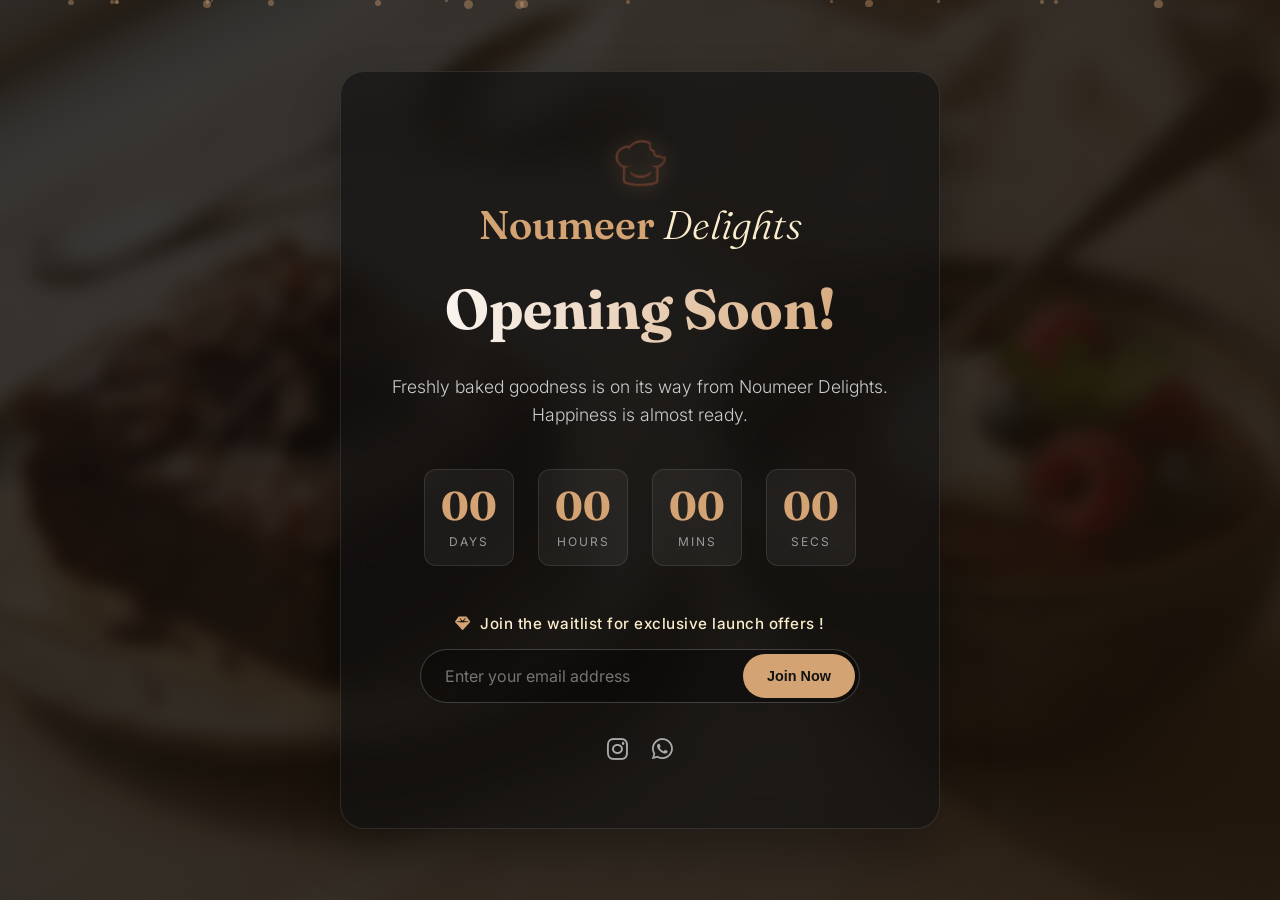
==== commit 74c82c35: "adsense commented" ====
--- a/index.html
+++ b/index.html
@@ -24,7 +24,7 @@
          crossorigin="anonymous"></script>
       <meta charset="UTF-8" />
       <meta name="viewport" content="width=device-width, initial-scale=1.0" />
-      <meta name="google-adsense-account" content="ca-pub-5280450192365067">
+     <!-- <meta name="google-adsense-account" content="ca-pub-5280450192365067"> -->
       <title>Opening Soon | Noumeer Delights</title>
       <meta name="description" content="Noumeer Delights is opening soon! Premium homemade brownies & bowl cakes.">
       <!-- Google Fonts -->
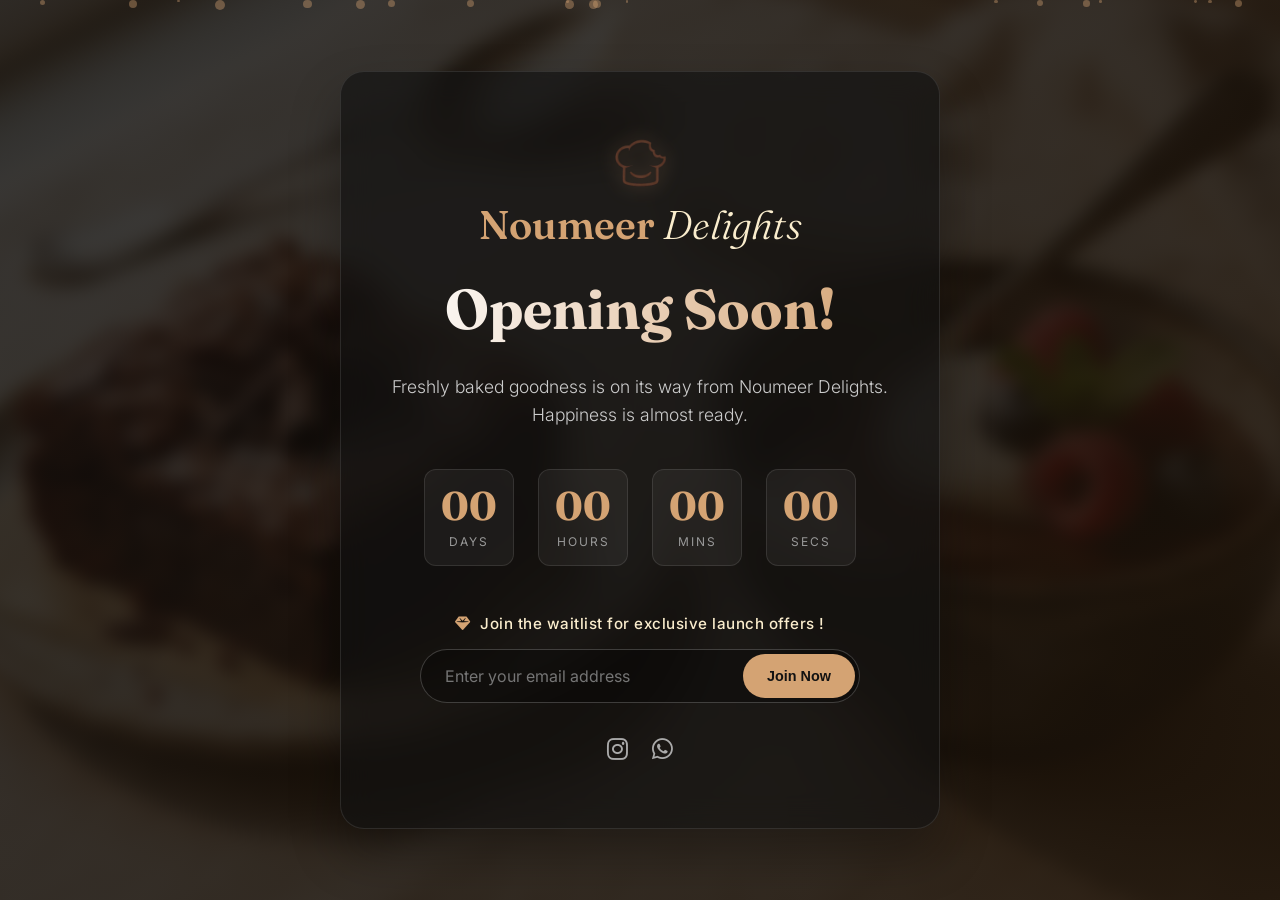
==== commit b0a62e0a: "instagram handle updated" ====
--- a/index.html
+++ b/index.html
@@ -431,7 +431,7 @@
             </form>
             <!-- Socials -->
             <div class="social-links">
-               <a href="https://www.instagram.com/noumeer_delights/" target="_blank" aria-label="Instagram"><i
+               <a href="https://www.instagram.com/noumeerdelights/" target="_blank" aria-label="Instagram"><i
                   class="fab fa-instagram"></i></a>
                <a href="https://wa.me/918976108492" target="_blank" aria-label="WhatsApp"><i class="fab fa-whatsapp"></i></a>
             </div>
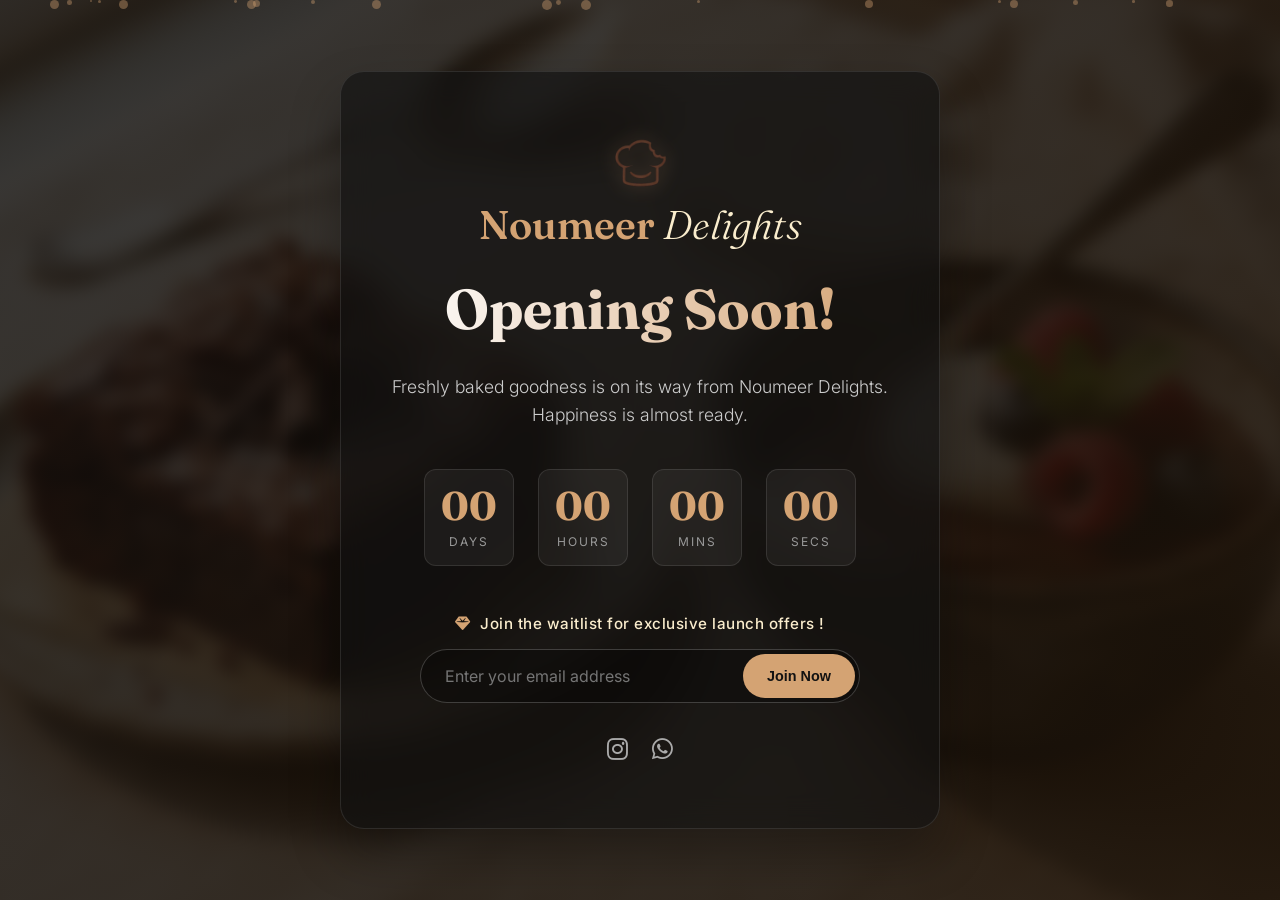
==== commit 0dd9276f: "Instagram handle updated to noumeer_delights" ====
--- a/index.html
+++ b/index.html
@@ -431,7 +431,7 @@
             </form>
             <!-- Socials -->
             <div class="social-links">
-               <a href="https://www.instagram.com/noumeerdelights/" target="_blank" aria-label="Instagram"><i
+               <a href="https://www.instagram.com/noumeer_delights/" target="_blank" aria-label="Instagram"><i
                   class="fab fa-instagram"></i></a>
                <a href="https://wa.me/918976108492" target="_blank" aria-label="WhatsApp"><i class="fab fa-whatsapp"></i></a>
             </div>
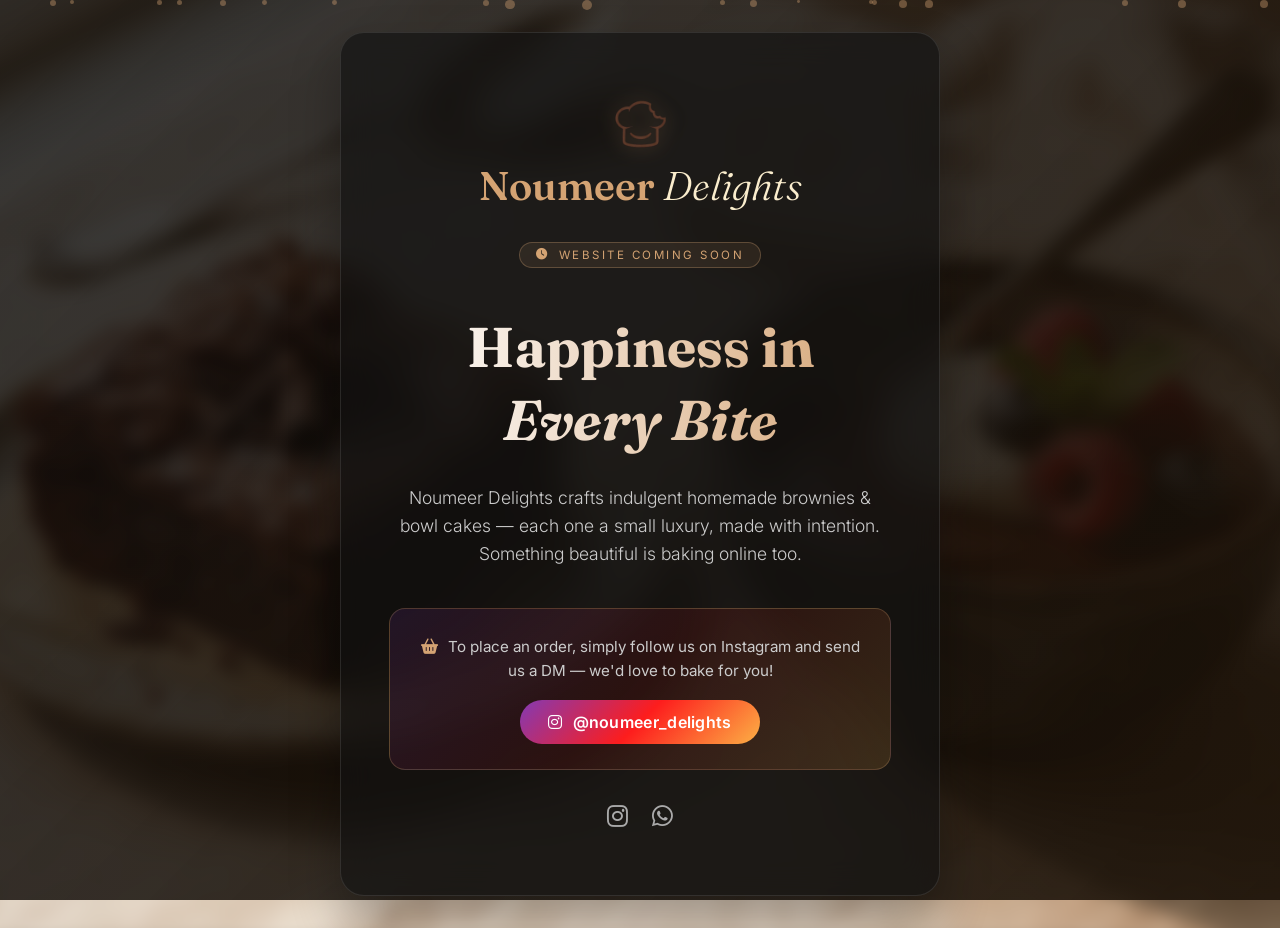
==== commit 5a6adc81: "refactor: replace countdown timer and email waitlist with an Instagram order CTA card" ====
--- a/index.html
+++ b/index.html
@@ -25,8 +25,8 @@
       <meta charset="UTF-8" />
       <meta name="viewport" content="width=device-width, initial-scale=1.0" />
      <!-- <meta name="google-adsense-account" content="ca-pub-5280450192365067"> -->
-      <title>Opening Soon | Noumeer Delights</title>
-      <meta name="description" content="Noumeer Delights is opening soon! Premium homemade brownies & bowl cakes.">
+      <title>Our Website is Coming Soon | Noumeer Delights</title>
+      <meta name="description" content="Noumeer Delights – Premium homemade brownies & bowl cakes. Our website is launching soon. To place an order, follow us on Instagram @noumeer_delights.">
       <!-- Google Fonts -->
       <link rel="preconnect" href="https://fonts.googleapis.com">
       <link rel="preconnect" href="https://fonts.gstatic.com" crossorigin>
@@ -152,42 +152,52 @@
          font-weight: 300;
          line-height: 1.6;
          }
-         /* Countdown */
-         .countdown {
-         display: flex;
-         justify-content: center;
-         gap: 1.5rem;
-         margin-bottom: 3rem;
-         }
-         .time-box {
-         display: flex;
-         flex-direction: column;
+         /* Instagram CTA Card */
+         .insta-cta {
+         background: linear-gradient(135deg, rgba(131,58,180,0.15) 0%, rgba(253,29,29,0.1) 50%, rgba(252,176,69,0.15) 100%);
+         border: 1px solid rgba(212, 163, 115, 0.25);
+         border-radius: 16px;
+         padding: 1.6rem 1.5rem;
+         margin-bottom: 2rem;
+         }
+         .insta-cta p {
+         font-size: 0.95rem;
+         color: #ccc;
+         line-height: 1.6;
+         margin-bottom: 1rem;
+         }
+         .insta-handle {
+         display: inline-flex;
          align-items: center;
-         background: rgba(255, 255, 255, 0.05);
-         border: 1px solid rgba(255, 255, 255, 0.1);
-         border-radius: 12px;
-         padding: 1rem;
-         min-width: 80px;
-         transition: transform 0.3s ease, border-color 0.3s ease;
-         }
-         .time-box:hover {
-         transform: translateY(-5px);
-         border-color: var(--primary);
+         gap: 10px;
+         background: linear-gradient(135deg, #833ab4, #fd1d1d, #fcb045);
+         color: #fff;
+         font-weight: 600;
+         font-size: 1rem;
+         padding: 0.75rem 1.75rem;
+         border-radius: 50px;
+         text-decoration: none;
+         transition: transform 0.25s ease, box-shadow 0.25s ease;
+         letter-spacing: 0.3px;
+         }
+         .insta-handle:hover {
+         transform: translateY(-3px);
+         box-shadow: 0 10px 28px rgba(131,58,180,0.4);
+         }
+         .coming-soon-badge {
+         display: inline-flex;
+         align-items: center;
+         gap: 8px;
          background: rgba(212, 163, 115, 0.1);
-         }
-         .time {
-         font-family: 'Fraunces', serif;
-         font-size: 2.5rem;
-         font-weight: 700;
+         border: 1px solid rgba(212, 163, 115, 0.3);
+         border-radius: 50px;
+         padding: 5px 16px;
+         font-size: 0.72rem;
+         letter-spacing: 2.5px;
+         text-transform: uppercase;
          color: var(--primary);
-         line-height: 1;
-         }
-         .label {
-         font-size: 0.75rem;
-         text-transform: uppercase;
-         letter-spacing: 2px;
-         margin-top: 0.5rem;
-         color: #999;
+         margin-top: 1.5rem;
+         margin-bottom: 1.2rem;
          }
          /* Waitlist Form */
          .waitlist-text {
@@ -398,37 +408,16 @@
                <img src="assets/images/logo.png" alt="Logo" onerror="this.style.display='none'">
                <span>Noumeer <em>Delights</em></span>
             </div>
-            <h1 class="title">Opening Soon!</h1>
-            <p class="subtitle">Freshly baked goodness is on its way from Noumeer Delights. Happiness is almost ready.</p>
-            <!-- Countdown Timer -->
-            <div class="countdown" id="countdown">
-               <div class="time-box">
-                  <span class="time" id="days">00</span>
-                  <span class="label">Days</span>
-               </div>
-               <div class="time-box">
-                  <span class="time" id="hours">00</span>
-                  <span class="label">Hours</span>
-               </div>
-               <div class="time-box">
-                  <span class="time" id="mins">00</span>
-                  <span class="label">Mins</span>
-               </div>
-               <div class="time-box">
-                  <span class="time" id="secs">00</span>
-                  <span class="label">Secs</span>
-               </div>
+            <div class="coming-soon-badge"><i class="fas fa-clock"></i> Website Coming Soon</div>
+            <h1 class="title">Happiness in<br><em>Every Bite</em></h1>
+            <p class="subtitle">Noumeer Delights crafts indulgent homemade brownies & bowl cakes — each one a small luxury, made with intention. Something beautiful is baking online too.</p>
+            <!-- Instagram Order CTA -->
+            <div class="insta-cta">
+               <p><i class="fas fa-shopping-basket" style="color:var(--primary);margin-right:6px;"></i> To place an order, simply follow us on Instagram and send us a DM — we'd love to bake for you!</p>
+               <a href="https://www.instagram.com/noumeer_delights/" target="_blank" class="insta-handle" id="insta-order-btn">
+                  <i class="fab fa-instagram"></i> @noumeer_delights
+               </a>
             </div>
-            <!-- Waitlist Form -->
-            <form class="notify-form" id="notifyForm">
-               <p class="waitlist-text"><i class="fas fa-gem" style="color:var(--primary); margin-right:5px;"></i> Join the
-                  waitlist for exclusive launch offers !
-               </p>
-               <div style="position: relative;">
-                  <input type="email" name="email" class="notify-input" placeholder="Enter your email address" required>
-                  <button type="submit" class="notify-btn">Join Now</button>
-               </div>
-            </form>
             <!-- Socials -->
             <div class="social-links">
                <a href="https://www.instagram.com/noumeer_delights/" target="_blank" aria-label="Instagram"><i
@@ -438,30 +427,6 @@
          </div>
       </div>
       <script>
-         // --- Countdown Timer Logic ---
-         // Set your exact opening date and time here
-         const launchDate = new Date("May 15, 2026 10:00:00").getTime();
-         
-         
-         function updateCountdown() {
-           const now = new Date().getTime();
-           const distance = launchDate - now;
-         
-           if (distance < 0) return; // Stop if passed
-         
-           const days = Math.floor(distance / (1000 * 60 * 60 * 24));
-           const hours = Math.floor((distance % (1000 * 60 * 60 * 24)) / (1000 * 60 * 60));
-           const mins = Math.floor((distance % (1000 * 60 * 60)) / (1000 * 60));
-           const secs = Math.floor((distance % (1000 * 60)) / 1000);
-         
-           document.getElementById('days').innerText = String(days).padStart(2, '0');
-           document.getElementById('hours').innerText = String(hours).padStart(2, '0');
-           document.getElementById('mins').innerText = String(mins).padStart(2, '0');
-           document.getElementById('secs').innerText = String(secs).padStart(2, '0');
-         }
-         
-         setInterval(updateCountdown, 1000);
-         updateCountdown();
          
          // --- Particle Animation ---
          const particlesContainer = document.getElementById('particles');
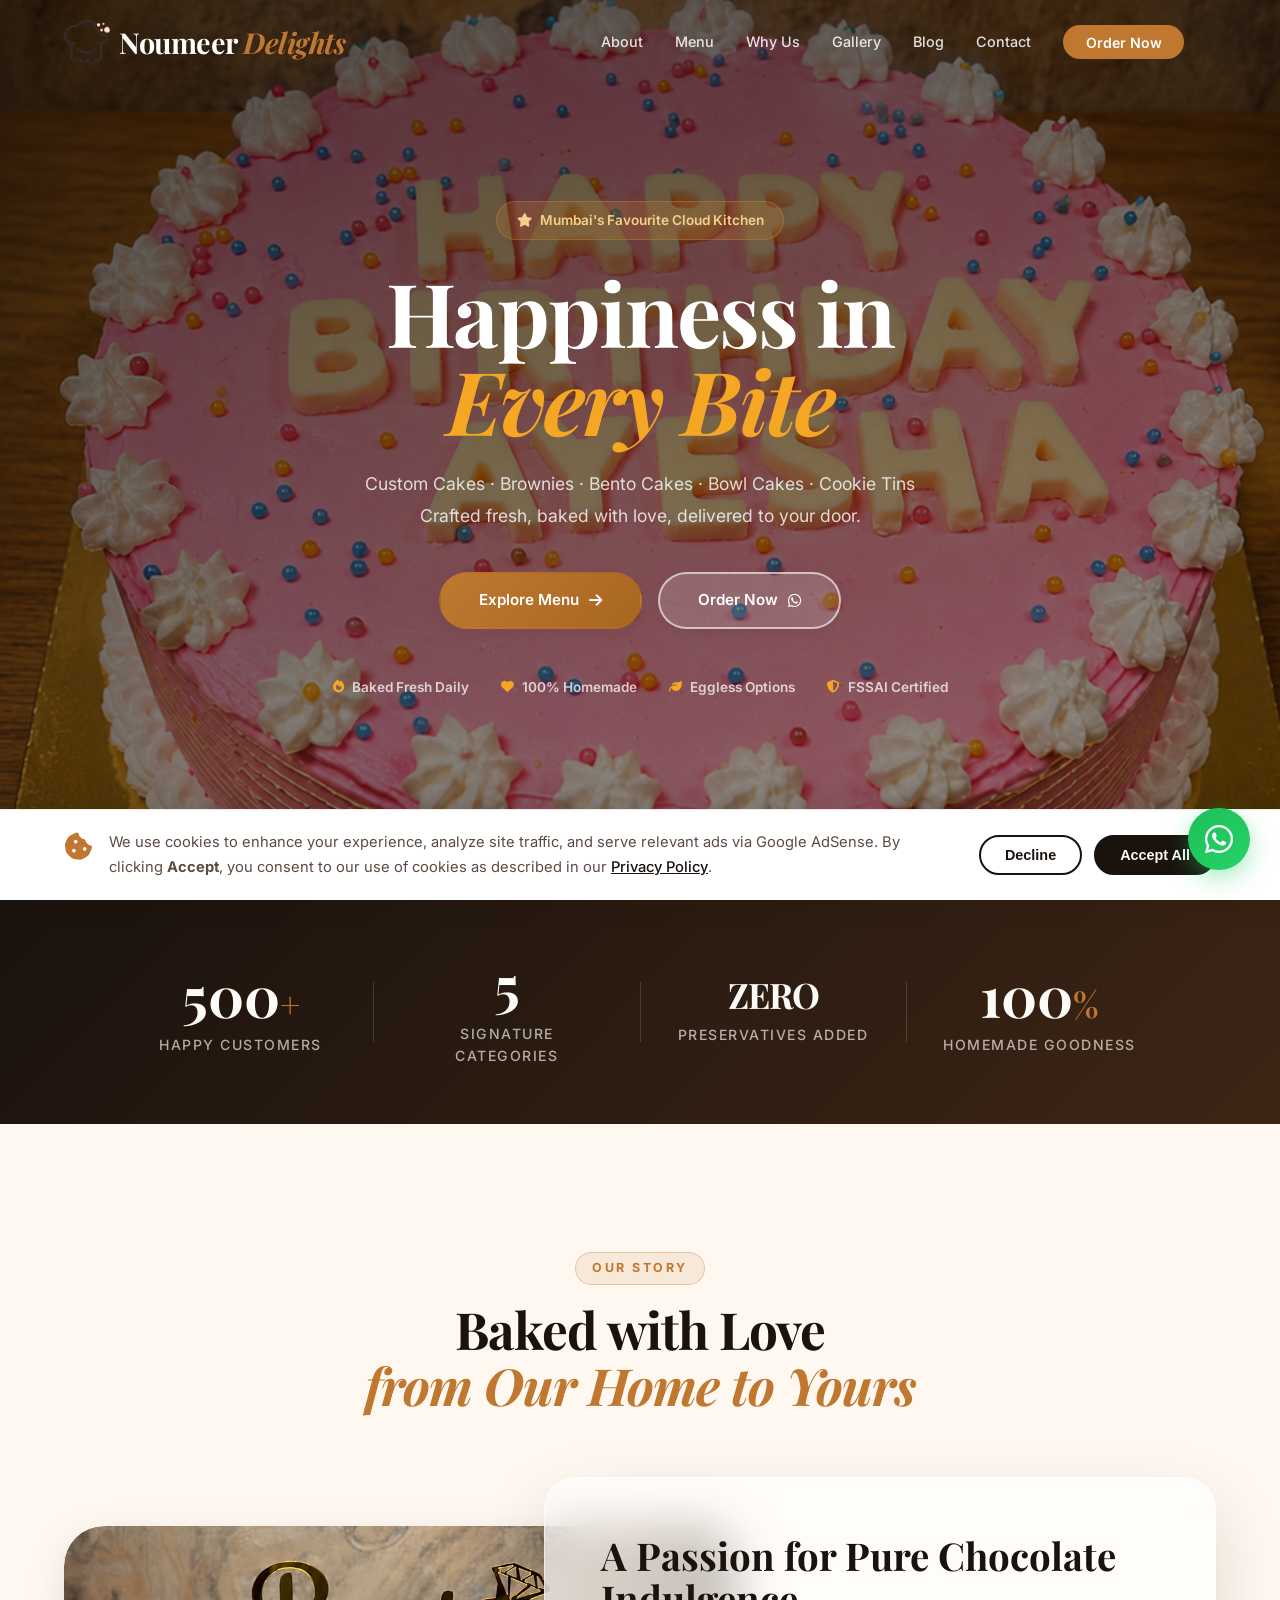
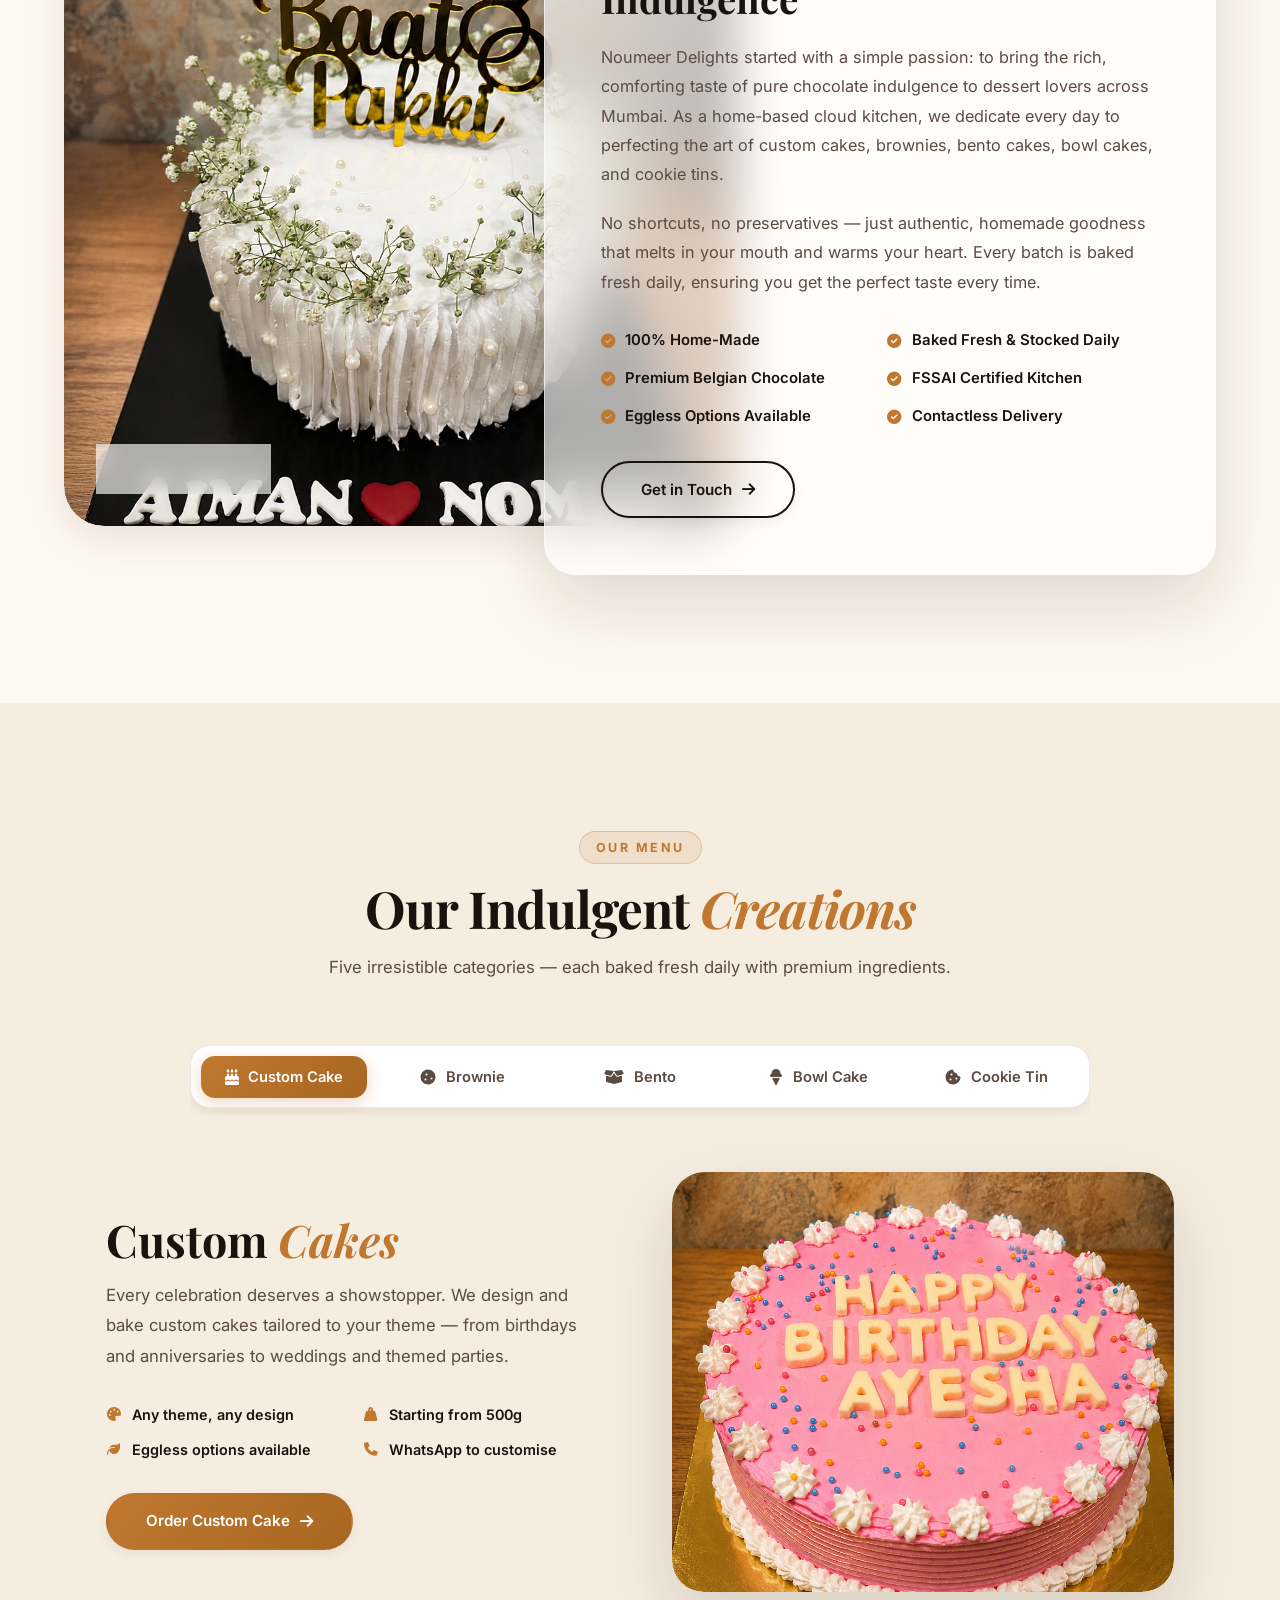
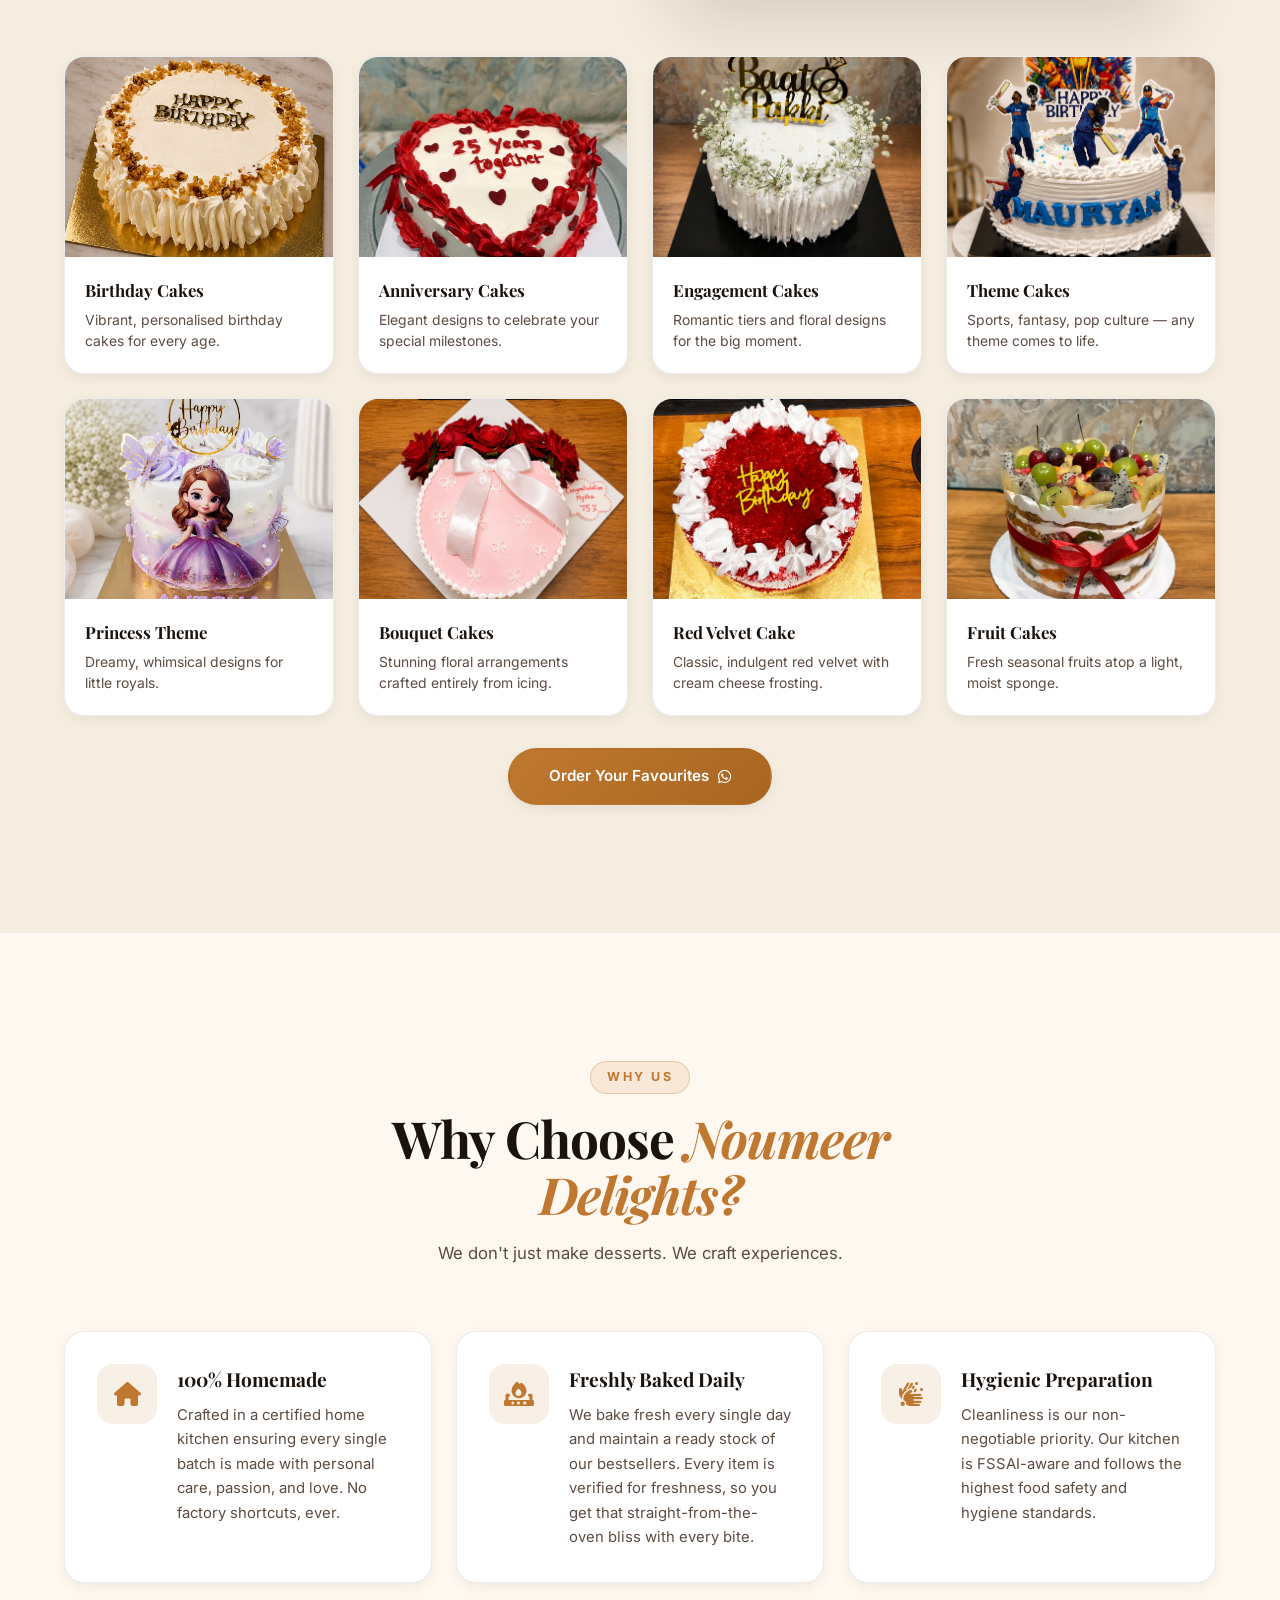
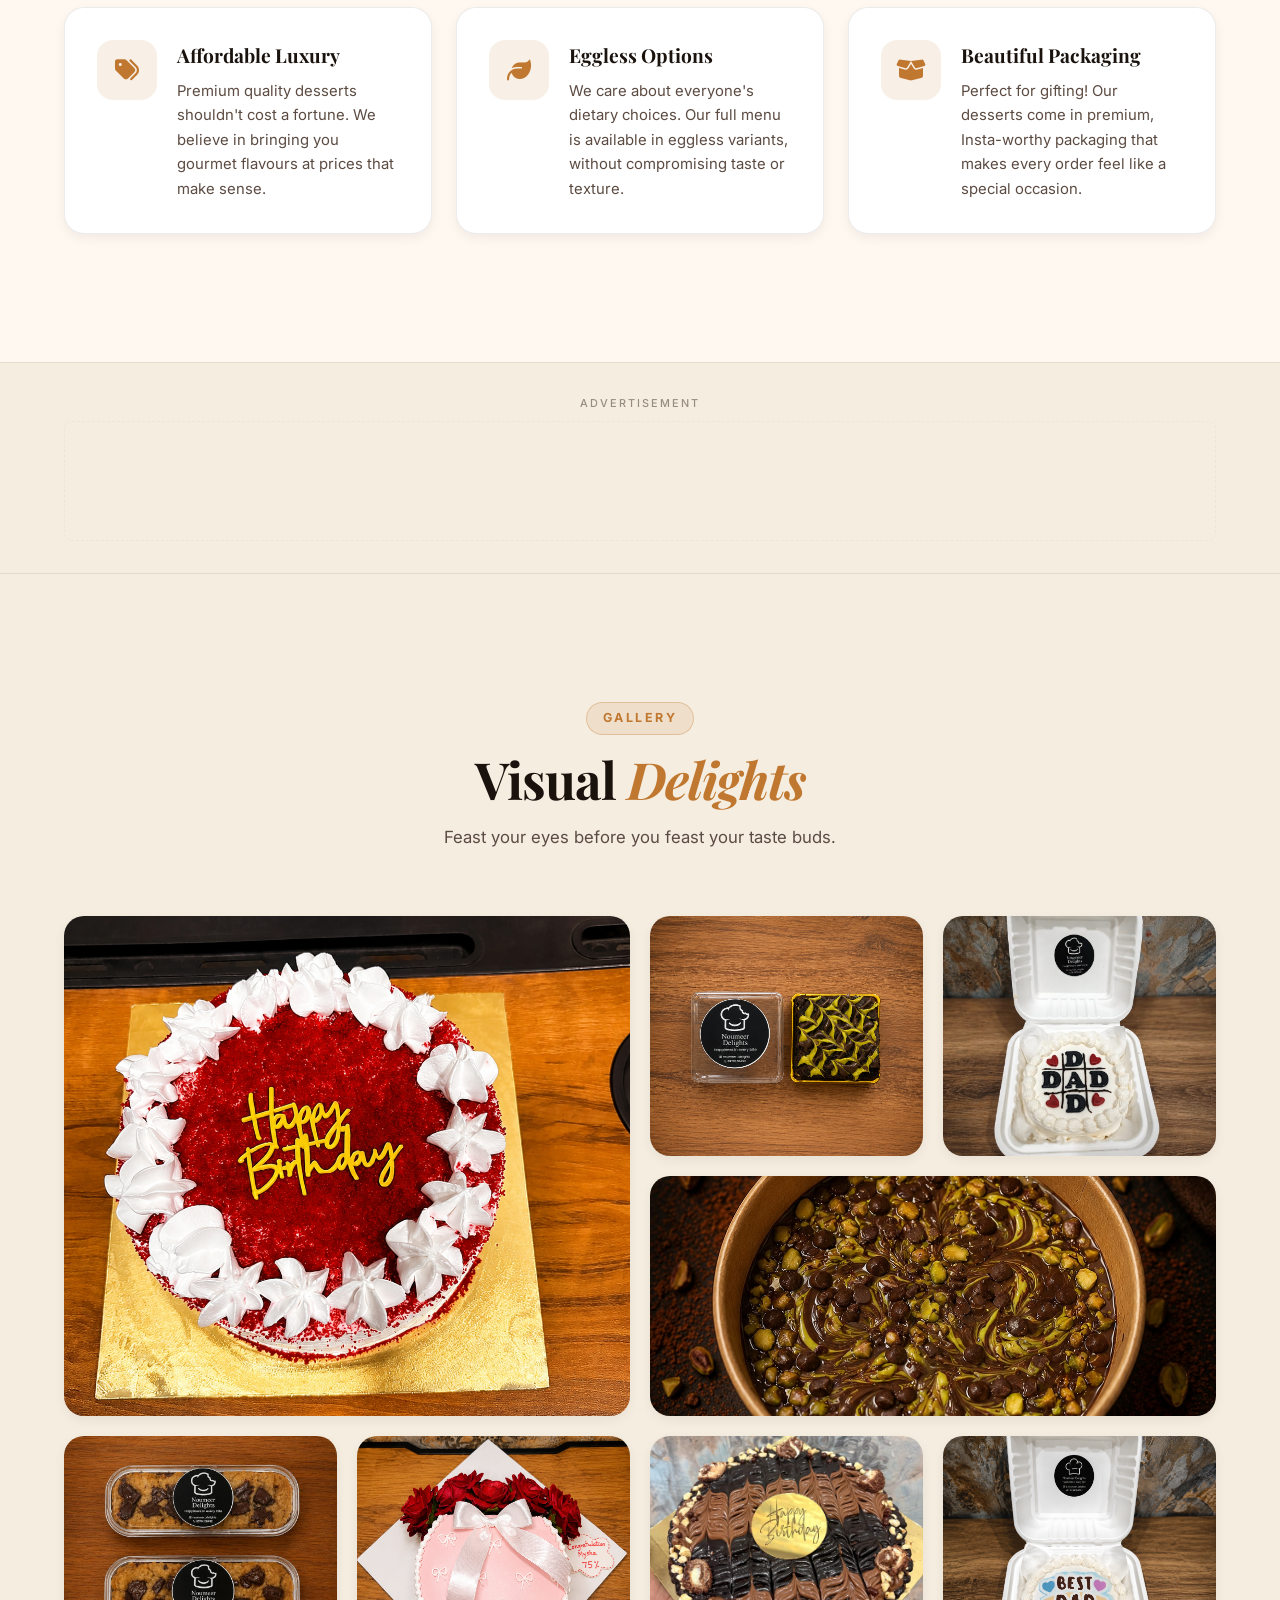
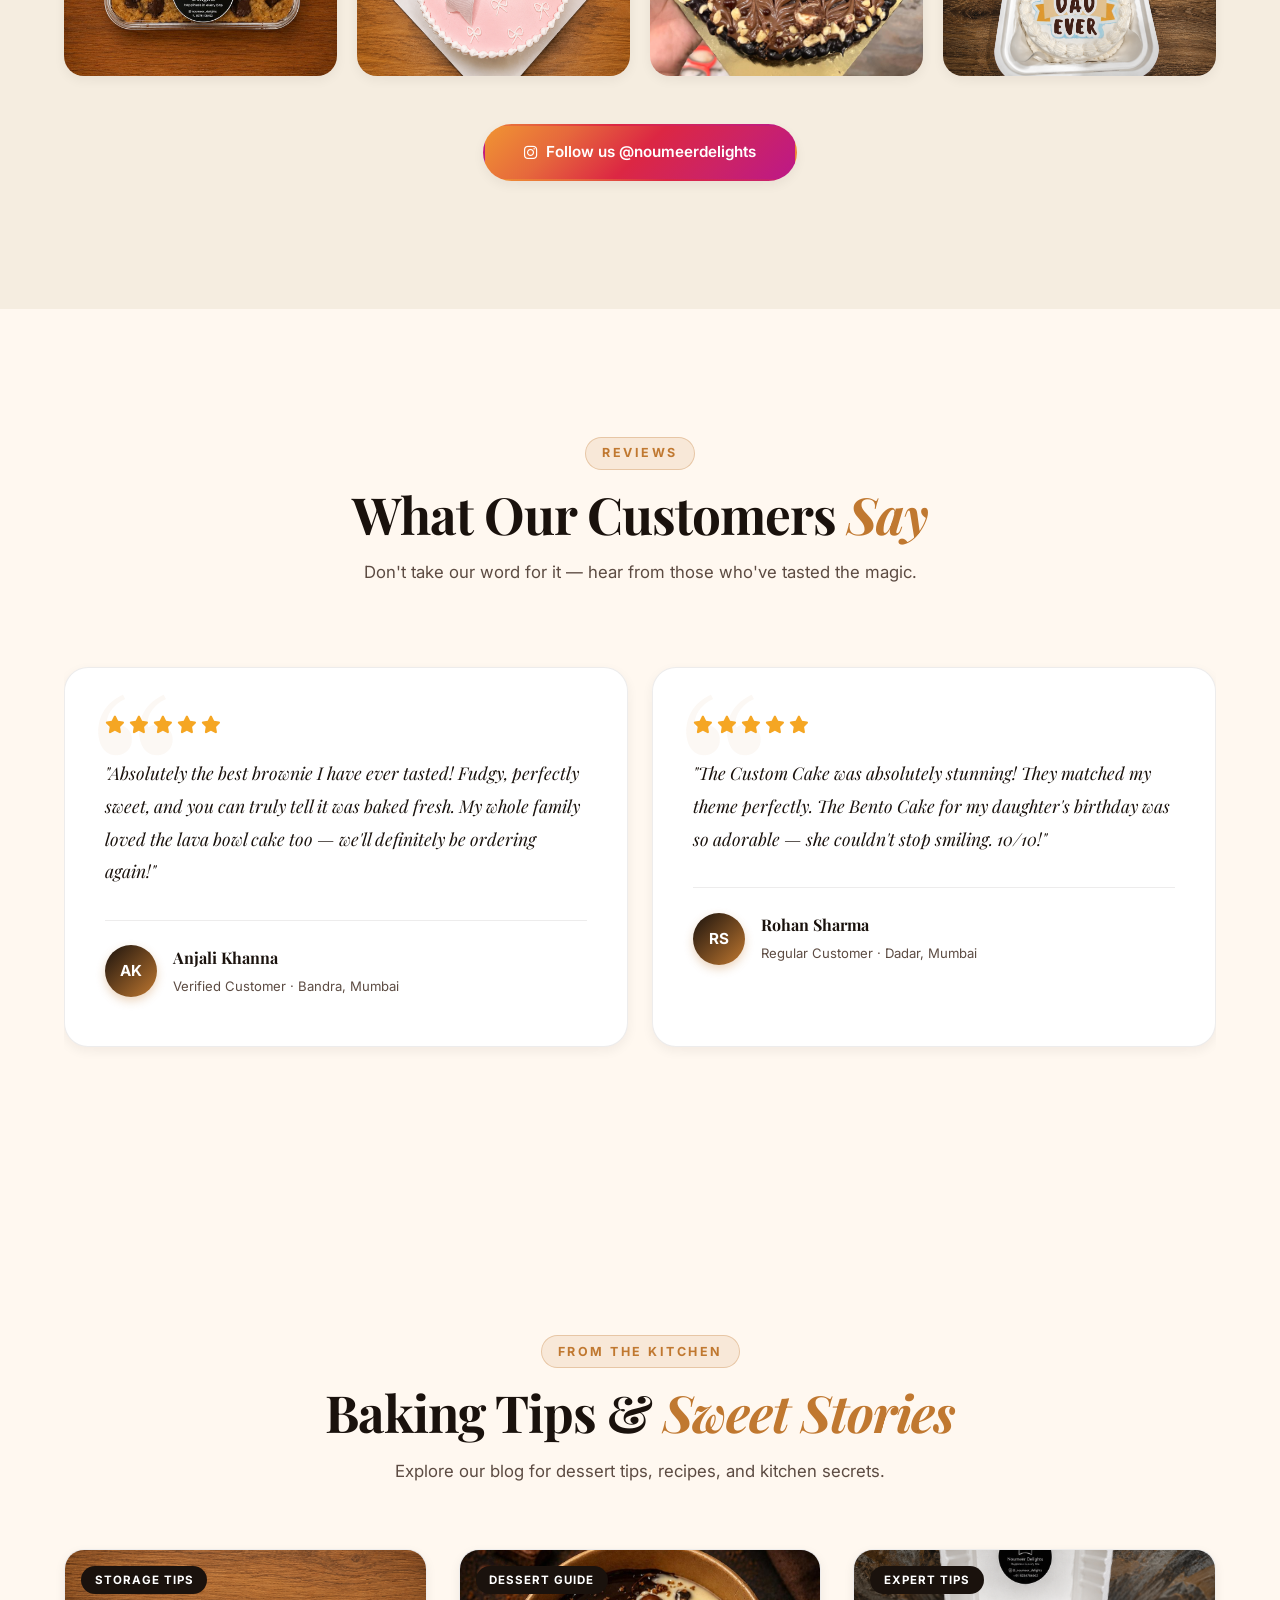
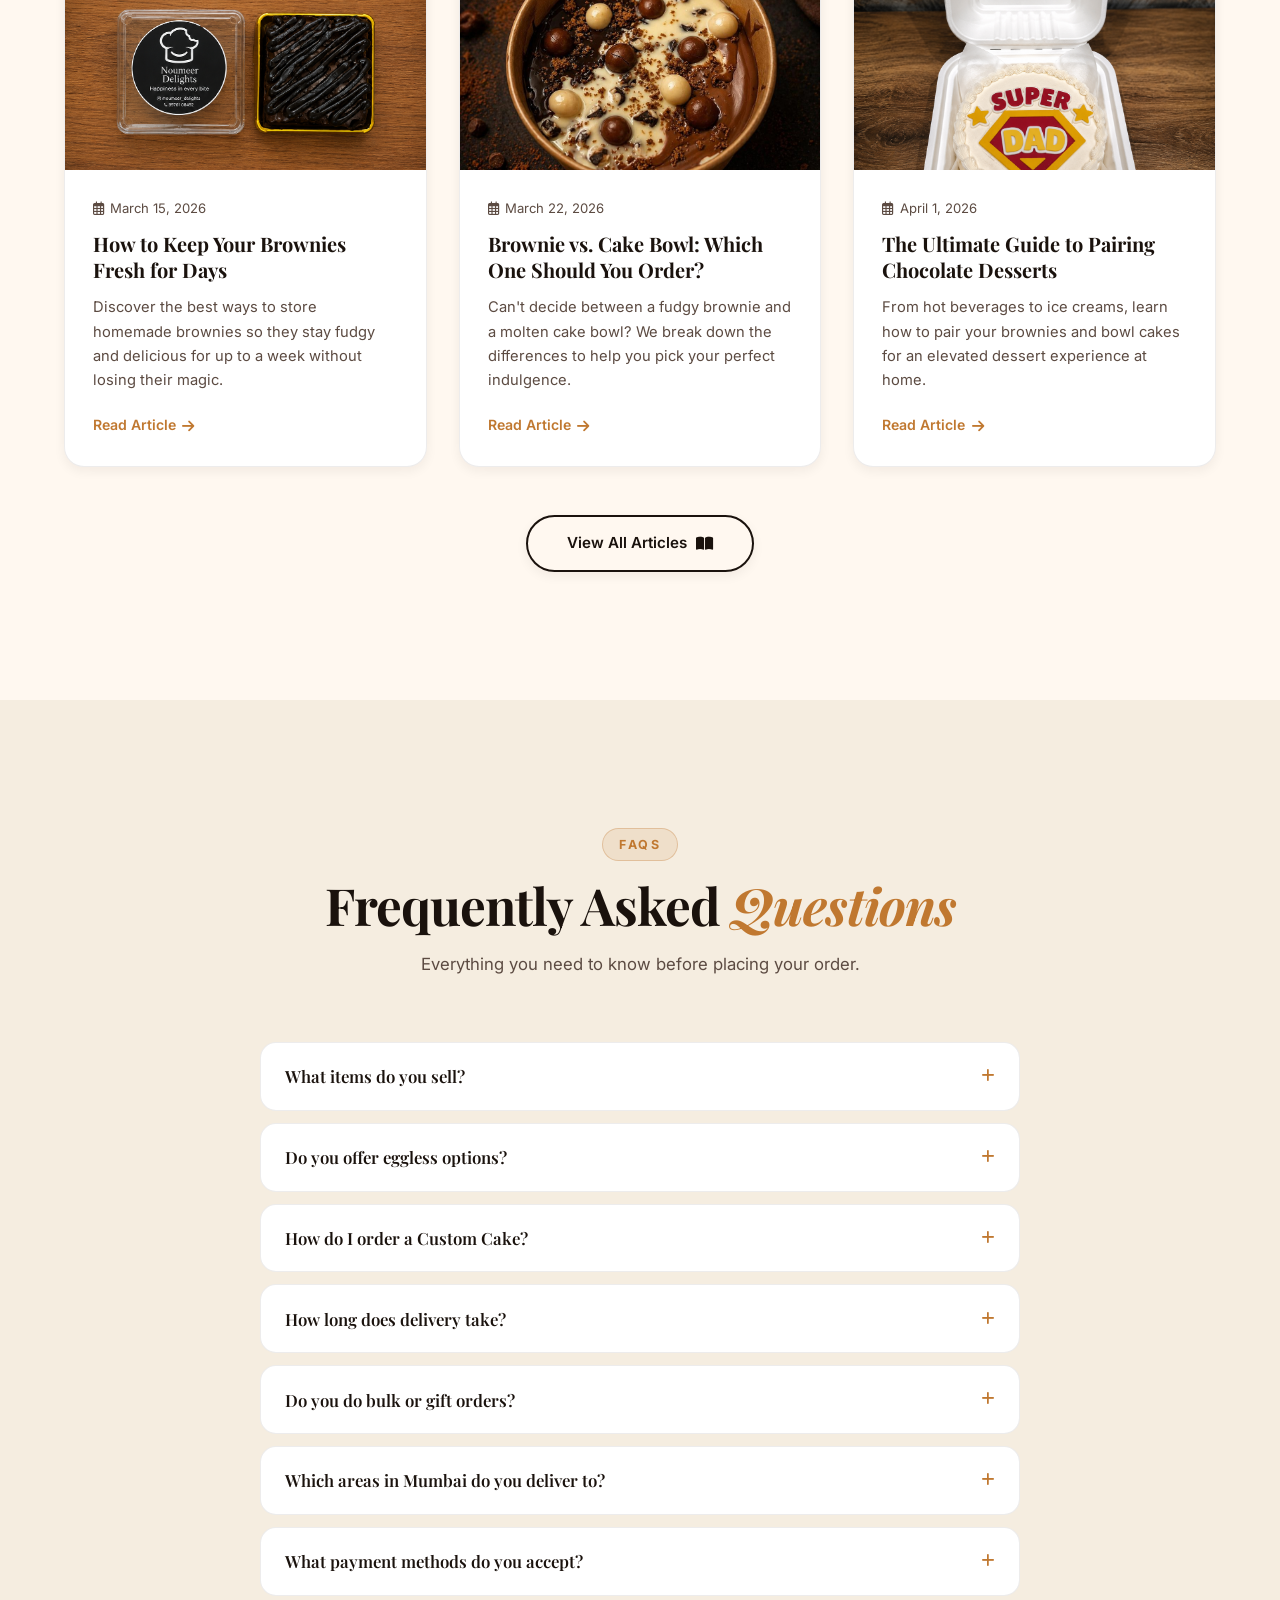
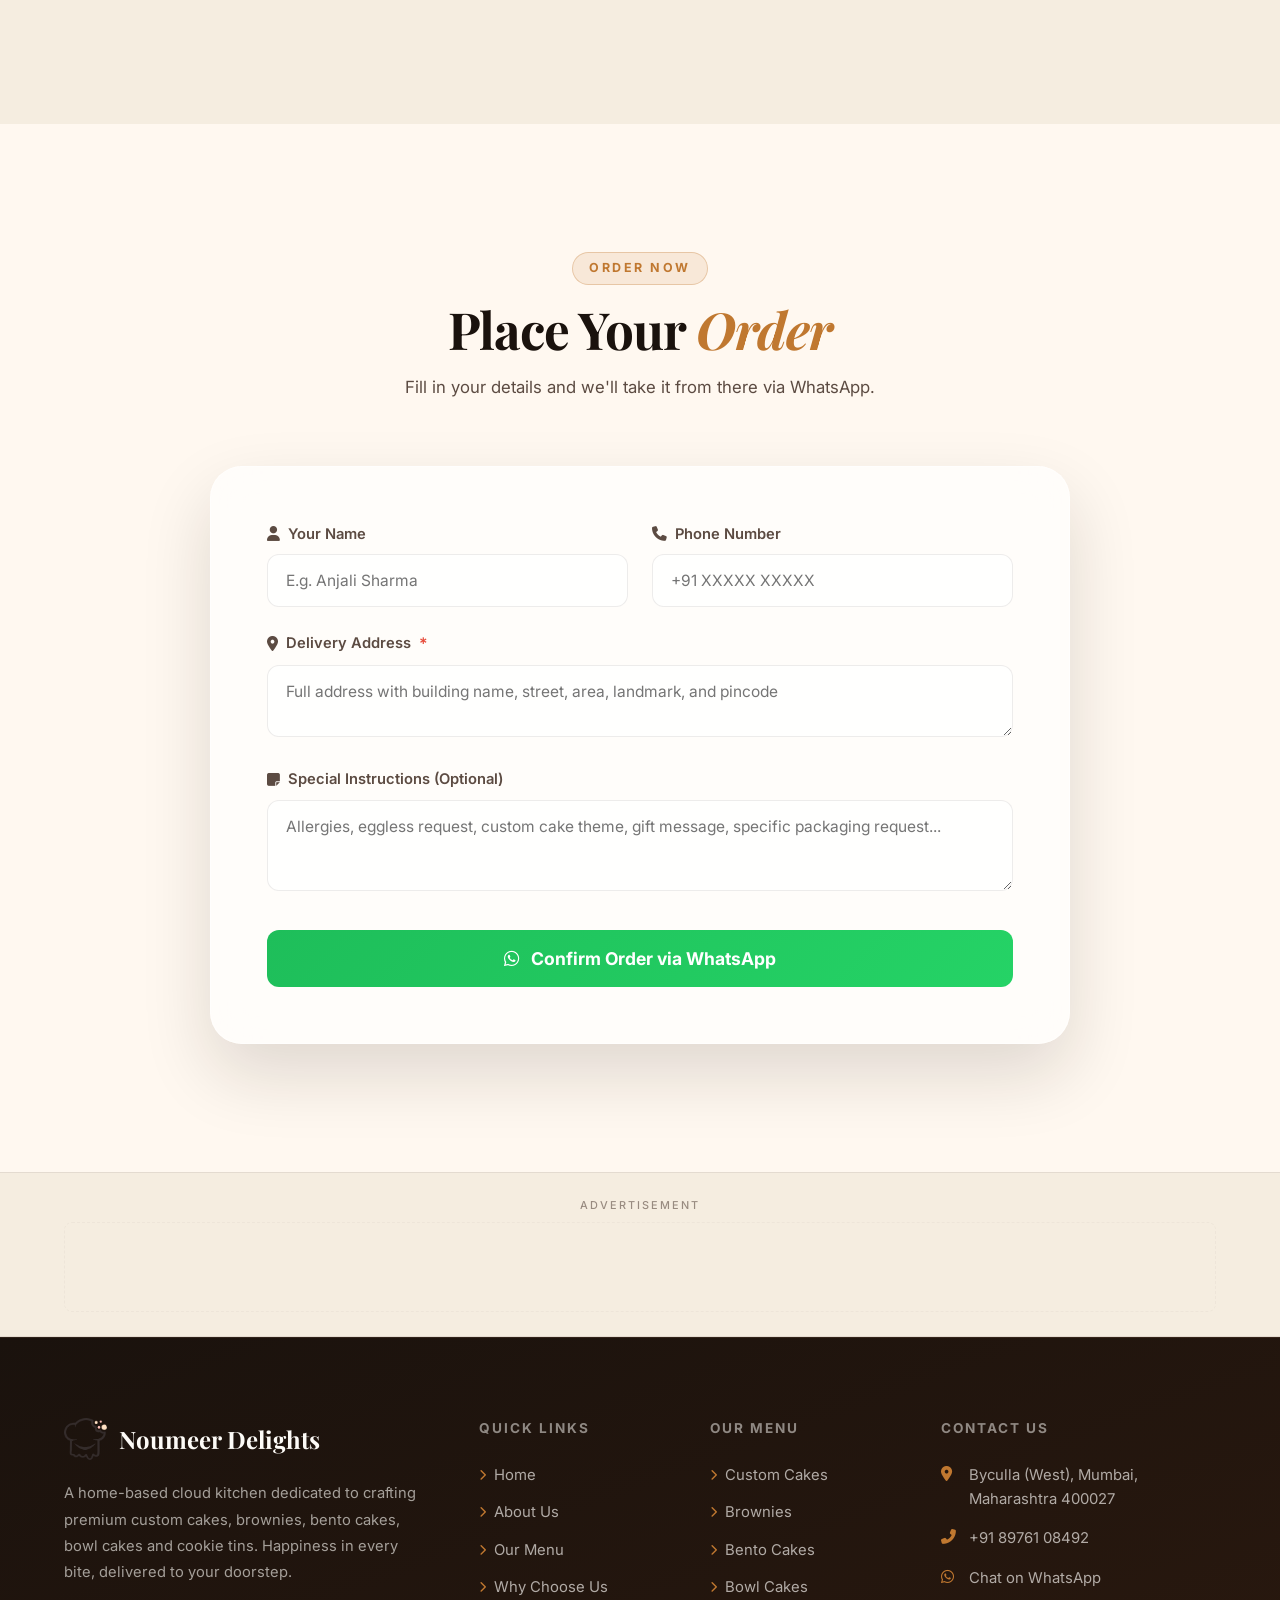
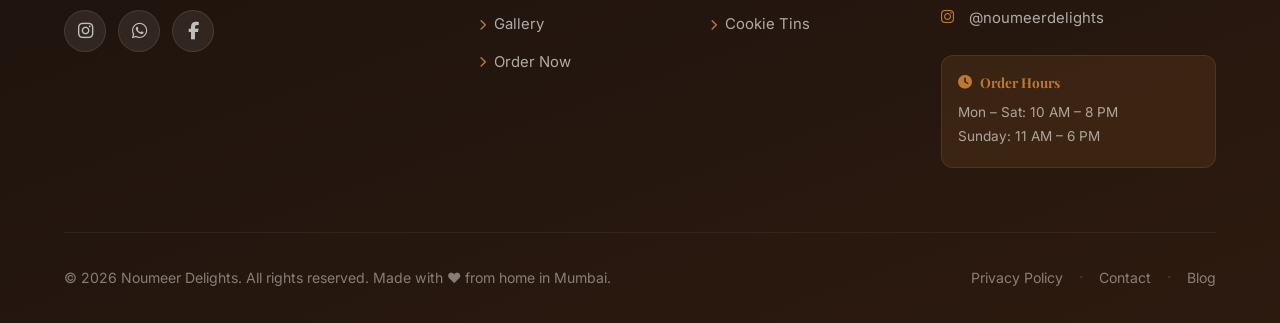
==== commit 322578e4: "feat: add extensive product image collection and refine UI design with updated theme variables and s" ====
--- a/index.html
+++ b/index.html
@@ -1,518 +1,1160 @@
 <!DOCTYPE html>
 <html lang="en">
-   <head>
-      <!-- Google Tag Manager -->
-      <script>(function (w, d, s, l, i) {
-         w[l] = w[l] || []; w[l].push({
-           'gtm.start':
-             new Date().getTime(), event: 'gtm.js'
-         }); var f = d.getElementsByTagName(s)[0],
-           j = d.createElement(s), dl = l != 'dataLayer' ? '&l=' + l : ''; j.async = true; j.src =
-             'https://www.googletagmanager.com/gtm.js?id=' + i + dl; f.parentNode.insertBefore(j, f);
-         })(window, document, 'script', 'dataLayer', 'GTM-TXSD526L');
-      </script>
-      <!-- End Google Tag Manager -->
-      <!-- Google tag (gtag.js) -->
-      <script async src="https://www.googletagmanager.com/gtag/js?id=G-96BX0EBLF8"></script>
-      <script>
-         window.dataLayer = window.dataLayer || [];
-         function gtag() { dataLayer.push(arguments); }
-         gtag('js', new Date());
-         gtag('config', 'G-96BX0EBLF8');
-      </script>
-      <script async src="https://pagead2.googlesyndication.com/pagead/js/adsbygoogle.js?client=ca-pub-5280450192365067"
-         crossorigin="anonymous"></script>
-      <meta charset="UTF-8" />
-      <meta name="viewport" content="width=device-width, initial-scale=1.0" />
-     <!-- <meta name="google-adsense-account" content="ca-pub-5280450192365067"> -->
-      <title>Our Website is Coming Soon | Noumeer Delights</title>
-      <meta name="description" content="Noumeer Delights – Premium homemade brownies & bowl cakes. Our website is launching soon. To place an order, follow us on Instagram @noumeer_delights.">
-      <!-- Google Fonts -->
-      <link rel="preconnect" href="https://fonts.googleapis.com">
-      <link rel="preconnect" href="https://fonts.gstatic.com" crossorigin>
-      <link
-         href="https://fonts.googleapis.com/css2?family=Inter:wght@300;400;500;600;700&family=Fraunces:ital,opsz,wght@0,9..144,100..900;1,9..144,100..900&display=swap"
-         rel="stylesheet">
-      <!-- FontAwesome -->
-      <link rel="stylesheet" href="https://cdnjs.cloudflare.com/ajax/libs/font-awesome/6.4.0/css/all.min.css">
-      <!-- Custom CSS for Landing Page -->
-      <style>
-         :root {
-         --primary: #d4a373;
-         --secondary: #faedcd;
-         --dark: #121212;
-         --text: #fdfdfd;
-         --glass-bg: rgba(18, 18, 18, 0.65);
-         --glass-border: rgba(255, 255, 255, 0.1);
-         }
-         * {
-         margin: 0;
-         padding: 0;
-         box-sizing: border-box;
-         }
-         body {
-         font-family: 'Inter', sans-serif;
-         color: var(--text);
-         background-color: var(--dark);
-         min-height: 100vh;
-         display: flex;
-         flex-direction: column;
-         overflow-x: hidden;
-         }
-         /* Background with Overlay */
-         .hero-bg {
-         position: fixed;
-         top: 0;
-         left: 0;
-         width: 100%;
-         height: 100%;
-         z-index: -1;
-         background-image: url('assets/images/hero.png');
-         /* If available from existing files */
-         background-size: cover;
-         background-position: center;
-         background-repeat: no-repeat;
-         filter: blur(8px);
-         transform: scale(1.1);
-         }
-         .bg-overlay {
-         position: fixed;
-         top: 0;
-         left: 0;
-         width: 100%;
-         height: 100%;
-         background: linear-gradient(135deg, rgba(10, 10, 10, 0.8) 0%, rgba(30, 20, 10, 0.9) 100%);
-         z-index: -1;
-         }
-         /* Container */
-         .container {
-         flex: 1;
-         display: flex;
-         justify-content: center;
-         align-items: center;
-         padding: 2rem;
-         position: relative;
-         }
-         /* Glassmorphism Card */
-         .glass-card {
-         background: var(--glass-bg);
-         backdrop-filter: blur(16px);
-         -webkit-backdrop-filter: blur(16px);
-         border: 1px solid var(--glass-border);
-         border-radius: 24px;
-         padding: 4rem 3rem;
-         max-width: 600px;
-         width: 100%;
-         text-align: center;
-         box-shadow: 0 25px 50px rgba(0, 0, 0, 0.3);
-         animation: floatUp 1s ease-out forwards;
-         opacity: 0;
-         transform: translateY(30px);
-         }
-         /* Typography */
-         .brand {
-         font-family: 'Fraunces', serif;
-         font-size: 2.5rem;
-         font-weight: 600;
-         color: var(--primary);
-         margin-bottom: 0.5rem;
-         display: flex;
-         flex-direction: column;
-         align-items: center;
-         gap: 10px;
-         }
-         .brand img {
-         width: 60px;
-         height: auto;
-         object-fit: contain;
-         filter: drop-shadow(0 0 10px rgba(212, 163, 115, 0.4));
-         }
-         .brand em {
-         font-style: italic;
-         color: var(--secondary);
-         font-weight: 300;
-         }
-         .title {
-         font-family: 'Fraunces', serif;
-         font-size: 3.5rem;
-         line-height: 1.3;
-         padding-bottom: 0.2em;
-         margin: 1.5rem 0 1rem;
-         font-weight: 700;
-         background: linear-gradient(to right, #fff, var(--primary));
-         -webkit-background-clip: text;
-         background-clip: text;
-         -webkit-text-fill-color: transparent;
-         animation: glow 3s ease-in-out infinite alternate;
-         }
-         .subtitle {
-         font-size: 1.1rem;
-         color: #ccc;
-         margin-bottom: 2.5rem;
-         font-weight: 300;
-         line-height: 1.6;
-         }
-         /* Instagram CTA Card */
-         .insta-cta {
-         background: linear-gradient(135deg, rgba(131,58,180,0.15) 0%, rgba(253,29,29,0.1) 50%, rgba(252,176,69,0.15) 100%);
-         border: 1px solid rgba(212, 163, 115, 0.25);
-         border-radius: 16px;
-         padding: 1.6rem 1.5rem;
-         margin-bottom: 2rem;
-         }
-         .insta-cta p {
-         font-size: 0.95rem;
-         color: #ccc;
-         line-height: 1.6;
-         margin-bottom: 1rem;
-         }
-         .insta-handle {
-         display: inline-flex;
-         align-items: center;
-         gap: 10px;
-         background: linear-gradient(135deg, #833ab4, #fd1d1d, #fcb045);
-         color: #fff;
-         font-weight: 600;
-         font-size: 1rem;
-         padding: 0.75rem 1.75rem;
-         border-radius: 50px;
-         text-decoration: none;
-         transition: transform 0.25s ease, box-shadow 0.25s ease;
-         letter-spacing: 0.3px;
-         }
-         .insta-handle:hover {
-         transform: translateY(-3px);
-         box-shadow: 0 10px 28px rgba(131,58,180,0.4);
-         }
-         .coming-soon-badge {
-         display: inline-flex;
-         align-items: center;
-         gap: 8px;
-         background: rgba(212, 163, 115, 0.1);
-         border: 1px solid rgba(212, 163, 115, 0.3);
-         border-radius: 50px;
-         padding: 5px 16px;
-         font-size: 0.72rem;
-         letter-spacing: 2.5px;
-         text-transform: uppercase;
-         color: var(--primary);
-         margin-top: 1.5rem;
-         margin-bottom: 1.2rem;
-         }
-         /* Waitlist Form */
-         .waitlist-text {
-         font-size: 0.95rem;
-         color: var(--secondary);
-         margin-bottom: 1rem;
-         font-weight: 500;
-         letter-spacing: 0.5px;
-         }
-         .notify-form {
-         position: relative;
-         max-width: 440px;
-         margin: 0 auto 2rem;
-         }
-         .notify-input {
-         width: 100%;
-         padding: 1rem 1.5rem;
-         padding-right: 120px;
-         border-radius: 50px;
-         border: 1px solid rgba(255, 255, 255, 0.2);
-         background: rgba(0, 0, 0, 0.3);
-         color: #fff;
-         font-size: 1rem;
-         font-family: 'Inter', sans-serif;
-         outline: none;
-         transition: all 0.3s ease;
-         }
-         .notify-input:focus {
-         border-color: var(--primary);
-         background: rgba(0, 0, 0, 0.5);
-         box-shadow: 0 0 15px rgba(212, 163, 115, 0.3);
-         }
-         .notify-btn {
-         position: absolute;
-         right: 5px;
-         top: 5px;
-         bottom: 5px;
-         padding: 0 1.5rem;
-         border-radius: 40px;
-         border: none;
-         background: var(--primary);
-         color: var(--dark);
-         font-weight: 600;
-         cursor: pointer;
-         font-size: 0.9rem;
-         transition: all 0.3s ease;
-         }
-         .notify-btn:hover {
-         background: var(--secondary);
-         transform: scale(1.05);
-         }
-         /* Socials */
-         .social-links {
-         display: flex;
-         justify-content: center;
-         gap: 1.5rem;
-         }
-         .social-links a {
-         color: #aaa;
-         font-size: 1.5rem;
-         transition: color 0.3s ease, transform 0.3s ease;
-         }
-         .social-links a:hover {
-         color: var(--primary);
-         transform: translateY(-3px);
-         }
-         /* Animations */
-         @keyframes floatUp {
-         0% {
-         opacity: 0;
-         transform: translateY(40px);
-         }
-         100% {
-         opacity: 1;
-         transform: translateY(0);
-         }
-         }
-         @keyframes glow {
-         0% {
-         filter: drop-shadow(0 0 5px rgba(212, 163, 115, 0.2));
-         }
-         100% {
-         filter: drop-shadow(0 0 15px rgba(212, 163, 115, 0.6));
-         }
-         }
-         /* Particles */
-         .particles {
-         position: fixed;
-         top: 0;
-         left: 0;
-         width: 100%;
-         height: 100%;
-         pointer-events: none;
-         z-index: 0;
-         }
-         .particle {
-         position: absolute;
-         background: rgba(212, 163, 115, 0.4);
-         border-radius: 50%;
-         animation: float 15s infinite linear;
-         }
-         @keyframes float {
-         0% {
-         transform: translateY(100vh) scale(0);
-         opacity: 0;
-         }
-         10% {
-         opacity: 1;
-         }
-         90% {
-         opacity: 1;
-         }
-         100% {
-         transform: translateY(-10vh) scale(1);
-         opacity: 0;
-         }
-         }
-         /* Responsive Compact Mode */
-         @media (max-height: 800px),
-         (max-width: 600px) {
-         body {
-         overflow: hidden;
-         }
-         .container {
-         padding: 1rem;
-         }
-         .glass-card {
-         padding: 1.5rem 2rem;
-         }
-         .brand {
-         font-size: 1.8rem;
-         flex-direction: row;
-         justify-content: center;
-         margin-bottom: 0;
-         }
-         .brand img {
-         width: 45px;
-         margin-right: 10px;
-         }
-         .brand em {
-         font-size: 1.5rem;
-         }
-         .title {
-         font-size: 2.5rem;
-         margin: 0.5rem 0 0.5rem;
-         line-height: 1.3;
-         padding-bottom: 0.1em;
-         }
-         .subtitle {
-         margin-bottom: 1.25rem;
-         font-size: 0.95rem;
-         line-height: 1.4;
-         }
-         .countdown {
-         margin-bottom: 1.5rem;
-         gap: 0.75rem;
-         }
-         .time-box {
-         min-width: 65px;
-         padding: 0.5rem;
-         }
-         .time {
-         font-size: 1.6rem;
-         }
-         .label {
-         margin-top: 0.25rem;
-         font-size: 0.65rem;
-         }
-         .waitlist-text {
-         margin-bottom: 0.5rem;
-         font-size: 0.85rem;
-         }
-         .notify-form {
-         margin: 0 auto 1rem;
-         max-width: 100%;
-         }
-         .notify-input {
-         padding: 0.75rem 1rem;
-         padding-right: 120px;
-         font-size: 0.9rem;
-         }
-         .notify-btn {
-         padding: 0 1rem;
-         font-size: 0.85rem;
-         right: 4px;
-         top: 4px;
-         bottom: 4px;
-         }
-         .social-links {
-         gap: 1.25rem;
-         }
-         .social-links a {
-         font-size: 1.3rem;
-         }
-         }
-      </style>
-   </head>
-   <body>
-      <!-- Background -->
-      <div class="hero-bg"></div>
-      <div class="bg-overlay"></div>
-      <!-- Floating Particles Container -->
-      <div class="particles" id="particles"></div>
-      <!-- Main Content -->
-      <div class="container">
-         <div class="glass-card">
-            <div class="brand">
-               <img src="assets/images/logo.png" alt="Logo" onerror="this.style.display='none'">
-               <span>Noumeer <em>Delights</em></span>
-            </div>
-            <div class="coming-soon-badge"><i class="fas fa-clock"></i> Website Coming Soon</div>
-            <h1 class="title">Happiness in<br><em>Every Bite</em></h1>
-            <p class="subtitle">Noumeer Delights crafts indulgent homemade brownies & bowl cakes — each one a small luxury, made with intention. Something beautiful is baking online too.</p>
-            <!-- Instagram Order CTA -->
-            <div class="insta-cta">
-               <p><i class="fas fa-shopping-basket" style="color:var(--primary);margin-right:6px;"></i> To place an order, simply follow us on Instagram and send us a DM — we'd love to bake for you!</p>
-               <a href="https://www.instagram.com/noumeer_delights/" target="_blank" class="insta-handle" id="insta-order-btn">
-                  <i class="fab fa-instagram"></i> @noumeer_delights
-               </a>
-            </div>
-            <!-- Socials -->
-            <div class="social-links">
-               <a href="https://www.instagram.com/noumeer_delights/" target="_blank" aria-label="Instagram"><i
-                  class="fab fa-instagram"></i></a>
-               <a href="https://wa.me/918976108492" target="_blank" aria-label="WhatsApp"><i class="fab fa-whatsapp"></i></a>
-            </div>
-         </div>
-      </div>
-      <script>
-         
-         // --- Particle Animation ---
-         const particlesContainer = document.getElementById('particles');
-         const particleCount = 20;
-         
-         for (let i = 0; i < particleCount; i++) {
-           createParticle();
-         }
-         
-         function createParticle() {
-           const particle = document.createElement('div');
-           particle.classList.add('particle');
-         
-           const size = Math.random() * 8 + 2;
-           const posX = Math.random() * 100;
-           const delay = Math.random() * 10;
-           const duration = Math.random() * 10 + 10;
-         
-           particle.style.width = `${size}px`;
-           particle.style.height = `${size}px`;
-           particle.style.left = `${posX}vw`;
-           particle.style.animationDelay = `${delay}s`;
-           particle.style.animationDuration = `${duration}s`;
-         
-           particlesContainer.appendChild(particle);
-         }
-         
-         // --- Web3Forms Submission Logic ---
-         document.getElementById('notifyForm').addEventListener('submit', (e) => {
-           e.preventDefault();
-           const btn = e.target.querySelector('button');
-           const originalText = btn.innerText;
-         
-           // TODO: Get your free Access Key from https://web3forms.com and paste it below
-           const accessKey = "4a990910-d1e4-4a0e-a4be-721a6eb04407";
-         
-           if (accessKey === "YOUR_WEB3FORMS_ACCESS_KEY_HERE") {
-             alert("Hey! Please replace 'YOUR_WEB3FORMS_ACCESS_KEY_HERE' in the code with your actual Web3Forms Access Key to start receiving emails!");
-             return;
-           }
-         
-           const formData = new FormData(e.target);
-           formData.append("access_key", accessKey);
-           formData.append("subject", "New Waitlist Signup!");
-           formData.append("from_name", "Noumeer Delights Waitlist");
-         
-           btn.innerText = 'Sending...';
-         
-           fetch("https://api.web3forms.com/submit", {
-             method: "POST",
-             body: formData
-           })
-             .then(async (response) => {
-               if (response.status == 200) {
-                 btn.innerText = 'Added!';
-                 btn.style.background = '#28a745';
-                 btn.style.color = '#fff';
-                 setTimeout(() => {
-                   btn.innerText = originalText;
-                   btn.style.background = 'var(--primary)';
-                   btn.style.color = 'var(--dark)';
-                   e.target.reset();
-                 }, 3000);
-               } else {
-                 btn.innerText = 'Error!';
-                 btn.style.background = '#dc3545';
-                 btn.style.color = '#fff';
-                 setTimeout(() => {
-                   btn.innerText = originalText;
-                   btn.style.background = 'var(--primary)';
-                   btn.style.color = 'var(--dark)';
-                 }, 3000);
-               }
-             })
-             .catch(error => {
-               console.error("Error:", error);
-               btn.innerText = 'Error!';
-               btn.style.background = '#dc3545';
-               btn.style.color = '#fff';
-               setTimeout(() => {
-                 btn.innerText = originalText;
-                 btn.style.background = 'var(--primary)';
-                 btn.style.color = 'var(--dark)';
-               }, 3000);
-             });
-         });
-      </script>
-   </body>
+
+<head>
+  <meta charset="UTF-8">
+  <meta name="viewport" content="width=device-width, initial-scale=1.0">
+  <title>Noumeer Delights | Happiness in Every Bite — Premium Cloud Kitchen, Mumbai</title>
+  <meta name="description"
+    content="Noumeer Delights — Mumbai's finest home-based cloud kitchen. Custom Cakes, Artisan Brownies, Bento Cakes, Bowl Cakes & Cookie Tins. Order fresh, delivered with love. Byculla, Mumbai.">
+  <meta name="keywords"
+    content="custom cake Mumbai, brownies Mumbai, bento cake, bowl cake, cookie tin, cloud kitchen Mumbai, Noumeer Delights, dessert delivery Byculla">
+  <meta name="author" content="Noumeer Delights">
+  <meta name="robots" content="index, follow">
+  <link rel="canonical" href="https://www.noumeer.com/">
+
+  <!-- Open Graph -->
+  <meta property="og:title" content="Noumeer Delights | Happiness in Every Bite">
+  <meta property="og:description"
+    content="Premium homemade cakes, brownies & desserts from Mumbai's favourite cloud kitchen. Order now via WhatsApp.">
+  <meta property="og:type" content="website">
+  <meta property="og:url" content="https://www.noumeer.com/">
+  <meta property="og:image" content="assets/images/logo.png">
+
+  <!-- Google AdSense Account Verification -->
+  <meta name="google-adsense-account" content="ca-pub-XXXXXXXXXXXXXXXX">
+
+  <!-- Google Fonts -->
+  <link rel="preconnect" href="https://fonts.googleapis.com">
+  <link rel="preconnect" href="https://fonts.gstatic.com" crossorigin>
+  <link
+    href="https://fonts.googleapis.com/css2?family=Inter:wght@300;400;500;600;700;800&family=Playfair+Display:ital,wght@0,400;0,600;0,700;0,800;1,400;1,600&display=swap"
+    rel="stylesheet">
+
+  <!-- FontAwesome -->
+  <link rel="stylesheet" href="https://cdnjs.cloudflare.com/ajax/libs/font-awesome/6.4.0/css/all.min.css">
+
+  <!-- Custom CSS -->
+  <link rel="stylesheet" href="style.css">
+</head>
+
+<body>
+
+  <!-- ===== SCROLL PROGRESS BAR ===== -->
+  <div id="scroll-progress"></div>
+
+  <!-- ===== COOKIE CONSENT BANNER ===== -->
+  <div id="cookie-banner" class="cookie-banner" role="dialog" aria-label="Cookie consent">
+    <div class="cookie-inner">
+      <div class="cookie-text">
+        <i class="fas fa-cookie-bite cookie-icon"></i>
+        <p>We use cookies to enhance your experience, analyze site traffic, and serve relevant ads via Google AdSense.
+          By clicking <strong>Accept</strong>, you consent to our use of cookies as described in our <a
+            href="privacy.html">Privacy Policy</a>.</p>
+      </div>
+      <div class="cookie-actions">
+        <button id="cookie-decline" class="cookie-btn cookie-btn--outline">Decline</button>
+        <button id="cookie-accept" class="cookie-btn cookie-btn--primary">Accept All</button>
+      </div>
+    </div>
+  </div>
+
+  <!-- ===== PRELOADER ===== -->
+  <div id="preloader">
+    <div class="preloader-inner">
+      <div class="preloader-cupcakes">
+        <img src="assets/images/cupcake_loader.png" alt="cupcake loader" class="cupcake">
+        <img src="assets/images/cupcake_loader.png" alt="cupcake loader" class="cupcake">
+        <img src="assets/images/cupcake_loader.png" alt="cupcake loader" class="cupcake">
+      </div>
+      <img src="assets/images/logo.png" alt="Noumeer Delights" class="preloader-logo"
+        onerror="this.style.display='none'">
+      <p class="preloader-brand">Noumeer <em>Delights</em></p>
+      <p class="preloader-tagline">Happiness in every bite</p>
+    </div>
+  </div>
+
+  <!-- ===== HEADER & NAV ===== -->
+  <header class="header" id="main-header">
+    <a href="#home" class="brand-logo">
+      <img src="assets/images/logo.png" alt="Noumeer Delights Logo" class="logo-img">
+      <span class="brand-name">Noumeer <em>Delights</em></span>
+    </a>
+
+    <div class="header-right">
+      <ul class="nav-links" id="nav-links">
+        <li><a href="#about">About</a></li>
+        <li><a href="#menu">Menu</a></li>
+        <li><a href="#why-us">Why Us</a></li>
+        <li><a href="#gallery">Gallery</a></li>
+        <li><a href="blog.html">Blog</a></li>
+        <li><a href="contact.html">Contact</a></li>
+        <li><a href="#order" class="nav-cta-btn">Order Now</a></li>
+      </ul>
+
+      <div class="header-controls">
+        <div class="menu-toggle" id="mobile-menu" aria-label="Toggle mobile menu">
+          <span></span><span></span><span></span>
+        </div>
+      </div>
+    </div>
+  </header>
+
+  <!-- Mobile Nav Backdrop -->
+  <div class="nav-backdrop" id="nav-backdrop"></div>
+
+  <!-- ===== HERO SECTION ===== -->
+  <section class="hero" id="home">
+    <div class="hero-particles" id="hero-particles"></div>
+
+    <!-- Hero Background Carousel -->
+    <div class="hero-bg-slider">
+      <div class="hero-bg-slide active" style="background-image: url('assets/images/Custom Cake/Birthday Cake 1.png')"></div>
+      <div class="hero-bg-slide" style="background-image: url('assets/images/Brownie/Classic.png')"></div>
+      <div class="hero-bg-slide" style="background-image: url('assets/images/Bento/Bento2.png')"></div>
+      <div class="hero-bg-slide" style="background-image: url('assets/images/Bowl Cake/Dubai Delights.png')"></div>
+      <div class="hero-bg-slide" style="background-image: url('assets/images/Mini Tin/Mini Tin 1.jpeg')"></div>
+    </div>
+    <div class="hero-bg-overlay"></div>
+
+    <div class="hero-content-center">
+      <div class="hero-badge">
+        <i class="fas fa-star"></i> Mumbai's Favourite Cloud Kitchen
+      </div>
+      <h1>Happiness in<br><em>Every Bite</em></h1>
+      <p>Custom Cakes · Brownies · Bento Cakes · Bowl Cakes · Cookie Tins<br>
+        Crafted fresh, baked with love, delivered to your door.</p>
+      <div class="hero-actions">
+        <a href="#menu" class="btn btn-primary">Explore Menu <i class="fas fa-arrow-right"></i></a>
+        <a href="#order" class="btn btn-ghost">Order Now <i class="fab fa-whatsapp"></i></a>
+      </div>
+      <div class="hero-micro-stats">
+        <span><i class="fas fa-fire"></i> Baked Fresh Daily</span>
+        <span><i class="fas fa-heart"></i> 100% Homemade</span>
+        <span><i class="fas fa-leaf"></i> Eggless Options</span>
+        <span><i class="fas fa-shield-alt"></i> FSSAI Certified</span>
+      </div>
+    </div>
+
+    <!-- Hero Slide Indicators -->
+    <div class="hero-dots">
+      <button class="hero-dot active" data-slide="0" aria-label="Slide 1"></button>
+      <button class="hero-dot" data-slide="1" aria-label="Slide 2"></button>
+      <button class="hero-dot" data-slide="2" aria-label="Slide 3"></button>
+      <button class="hero-dot" data-slide="3" aria-label="Slide 4"></button>
+      <button class="hero-dot" data-slide="4" aria-label="Slide 5"></button>
+    </div>
+  </section>
+
+  <!-- ===== STATS TRUST BAR ===== -->
+  <section class="stats-bar">
+    <div class="stats-container">
+      <div class="stat-item reveal">
+        <span class="stat-number" data-target="500">0</span><span class="stat-plus">+</span>
+        <p>Happy Customers</p>
+      </div>
+      <div class="stat-divider"></div>
+      <div class="stat-item reveal">
+        <span class="stat-number" data-target="5">0</span><span class="stat-plus"></span>
+        <p>Signature Categories</p>
+      </div>
+      <div class="stat-divider"></div>
+      <div class="stat-item reveal">
+        <span class="stat-number" style="font-size:2.2rem; letter-spacing:-1px;">ZERO</span>
+        <p>Preservatives Added</p>
+      </div>
+      <div class="stat-divider"></div>
+      <div class="stat-item reveal">
+        <span class="stat-number" data-target="100">0</span><span class="stat-plus">%</span>
+        <p>Homemade Goodness</p>
+      </div>
+    </div>
+  </section>
+
+  <!-- ===== ABOUT SECTION ===== -->
+  <section id="about" class="section">
+    <div class="section-header">
+      <span class="section-tag">Our Story</span>
+      <h2 class="section-title">Baked with Love<br><em>from Our Home to Yours</em></h2>
+    </div>
+
+    <div class="about-overlap-grid">
+      <div class="about-img-box reveal">
+        <img src="assets/images/Custom Cake/Engagement.png" alt="Beautiful custom engagement cake by Noumeer Delights" class="about-img"
+          loading="lazy">
+        <div class="about-img-badge">
+          <i class="fas fa-home"></i>
+          <span>Home Kitchen</span>
+        </div>
+      </div>
+
+      <div class="about-text glass-chip reveal">
+        <h2>A Passion for Pure Chocolate Indulgence</h2>
+        <p>Noumeer Delights started with a simple passion: to bring the rich, comforting taste of pure chocolate
+          indulgence to dessert lovers across Mumbai. As a home-based cloud kitchen, we dedicate every day to perfecting
+          the art of custom cakes, brownies, bento cakes, bowl cakes, and cookie tins.</p>
+        <p>No shortcuts, no preservatives — just authentic, homemade goodness that melts in your mouth and warms your
+          heart. Every batch is baked fresh daily, ensuring you get the perfect taste every time.</p>
+
+        <div class="features">
+          <div class="feature-item"><i class="fas fa-check-circle"></i> 100% Home-Made</div>
+          <div class="feature-item"><i class="fas fa-check-circle"></i> Baked Fresh & Stocked Daily</div>
+          <div class="feature-item"><i class="fas fa-check-circle"></i> Premium Belgian Chocolate</div>
+          <div class="feature-item"><i class="fas fa-check-circle"></i> FSSAI Certified Kitchen</div>
+          <div class="feature-item"><i class="fas fa-check-circle"></i> Eggless Options Available</div>
+          <div class="feature-item"><i class="fas fa-check-circle"></i> Contactless Delivery</div>
+        </div>
+
+        <a href="contact.html" class="btn btn-outline" style="margin-top: 2rem; display:inline-flex;">Get in Touch <i
+            class="fas fa-arrow-right"></i></a>
+      </div>
+    </div>
+  </section>
+
+  <!-- ===== MENU SECTION ===== -->
+  <section id="menu" class="section menu">
+    <div class="section-header">
+      <span class="section-tag">Our Menu</span>
+      <h2 class="section-title">Our Indulgent <em>Creations</em></h2>
+      <p class="section-subtitle">Five irresistible categories — each baked fresh daily with premium ingredients.</p>
+    </div>
+
+    <!-- Category Tabs -->
+    <div class="menu-tabs-wrapper">
+      <div class="menu-tabs">
+        <button class="menu-tab active" data-category="custom-cake" id="tab-custom-cake">
+          <i class="fas fa-birthday-cake"></i>
+          <span>Custom Cake</span>
+        </button>
+        <button class="menu-tab" data-category="brownie" id="tab-brownie">
+          <i class="fas fa-cookie"></i>
+          <span>Brownie</span>
+        </button>
+        <button class="menu-tab" data-category="bento" id="tab-bento">
+          <i class="fas fa-box-open"></i>
+          <span>Bento</span>
+        </button>
+        <button class="menu-tab" data-category="bowl-cake" id="tab-bowl-cake">
+          <i class="fas fa-ice-cream"></i>
+          <span>Bowl Cake</span>
+        </button>
+        <button class="menu-tab" data-category="cookie-tin" id="tab-cookie-tin">
+          <i class="fas fa-cookie-bite"></i>
+          <span>Cookie Tin</span>
+        </button>
+      </div>
+    </div>
+
+    <!-- ===== CUSTOM CAKE PANEL ===== -->
+    <div class="menu-panel active" id="panel-custom-cake">
+      <div class="menu-panel-hero">
+        <div class="menu-panel-hero-text">
+          <h3>Custom <em>Cakes</em></h3>
+          <p>Every celebration deserves a showstopper. We design and bake custom cakes tailored to your theme — from birthdays and anniversaries to weddings and themed parties.</p>
+          <ul class="menu-panel-features">
+            <li><i class="fas fa-palette"></i> Any theme, any design</li>
+            <li><i class="fas fa-weight-hanging"></i> Starting from 500g</li>
+            <li><i class="fas fa-leaf"></i> Eggless options available</li>
+            <li><i class="fas fa-phone"></i> WhatsApp to customise</li>
+          </ul>
+          <a href="#order" class="btn btn-primary">Order Custom Cake <i class="fas fa-arrow-right"></i></a>
+        </div>
+        <div class="menu-panel-hero-img">
+          <img src="assets/images/Custom Cake/Birthday Cake 1.png" alt="Custom Birthday Cake" loading="lazy">
+        </div>
+      </div>
+
+      <div class="menu-theme-grid">
+        <div class="menu-theme-card reveal">
+          <div class="menu-theme-img-wrap">
+            <img src="assets/images/Custom Cake/Birthday Cake 2.png" alt="Birthday Cake" loading="lazy">
+          </div>
+          <div class="menu-theme-info">
+            <h4>Birthday Cakes</h4>
+            <p>Vibrant, personalised birthday cakes for every age.</p>
+          </div>
+        </div>
+        <div class="menu-theme-card reveal">
+          <div class="menu-theme-img-wrap">
+            <img src="assets/images/Custom Cake/Anniversary.jpeg" alt="Anniversary Cake" loading="lazy">
+          </div>
+          <div class="menu-theme-info">
+            <h4>Anniversary Cakes</h4>
+            <p>Elegant designs to celebrate your special milestones.</p>
+          </div>
+        </div>
+        <div class="menu-theme-card reveal">
+          <div class="menu-theme-img-wrap">
+            <img src="assets/images/Custom Cake/Engagement.png" alt="Engagement Cake" loading="lazy">
+          </div>
+          <div class="menu-theme-info">
+            <h4>Engagement Cakes</h4>
+            <p>Romantic tiers and floral designs for the big moment.</p>
+          </div>
+        </div>
+        <div class="menu-theme-card reveal">
+          <div class="menu-theme-img-wrap">
+            <img src="assets/images/Custom Cake/Cricket Theme Cake.png" alt="Cricket Theme Cake" loading="lazy">
+          </div>
+          <div class="menu-theme-info">
+            <h4>Theme Cakes</h4>
+            <p>Sports, fantasy, pop culture — any theme comes to life.</p>
+          </div>
+        </div>
+        <div class="menu-theme-card reveal">
+          <div class="menu-theme-img-wrap">
+            <img src="assets/images/Custom Cake/Princess Theme.jpeg" alt="Princess Theme Cake" loading="lazy">
+          </div>
+          <div class="menu-theme-info">
+            <h4>Princess Theme</h4>
+            <p>Dreamy, whimsical designs for little royals.</p>
+          </div>
+        </div>
+        <div class="menu-theme-card reveal">
+          <div class="menu-theme-img-wrap">
+            <img src="assets/images/Custom Cake/Bouquet.png" alt="Bouquet Cake" loading="lazy">
+          </div>
+          <div class="menu-theme-info">
+            <h4>Bouquet Cakes</h4>
+            <p>Stunning floral arrangements crafted entirely from icing.</p>
+          </div>
+        </div>
+        <div class="menu-theme-card reveal">
+          <div class="menu-theme-img-wrap">
+            <img src="assets/images/Custom Cake/Red Velvet 1.png" alt="Red Velvet Cake" loading="lazy">
+          </div>
+          <div class="menu-theme-info">
+            <h4>Red Velvet Cake</h4>
+            <p>Classic, indulgent red velvet with cream cheese frosting.</p>
+          </div>
+        </div>
+        <div class="menu-theme-card reveal">
+          <div class="menu-theme-img-wrap">
+            <img src="assets/images/Custom Cake/Fruit Cake.jpg" alt="Fruit Cake" loading="lazy">
+          </div>
+          <div class="menu-theme-info">
+            <h4>Fruit Cakes</h4>
+            <p>Fresh seasonal fruits atop a light, moist sponge.</p>
+          </div>
+        </div>
+      </div>
+    </div>
+
+    <!-- ===== BROWNIE PANEL ===== -->
+    <div class="menu-panel" id="panel-brownie">
+      <div class="menu-panel-hero">
+        <div class="menu-panel-hero-text">
+          <h3>Artisan <em>Brownies</em></h3>
+          <p>Fudgy, rich, and loaded with premium chocolate. Our brownies are a Mumbai favourite — perfected over years of baking with premium Belgian chocolate and zero preservatives.</p>
+          <ul class="menu-panel-features">
+            <li><i class="fas fa-chocolate-bar"></i> Premium Belgian chocolate</li>
+            <li><i class="fas fa-layer-group"></i> Single pieces to full slabs</li>
+            <li><i class="fas fa-gift"></i> Gift boxes available</li>
+            <li><i class="fas fa-leaf"></i> Eggless options available</li>
+          </ul>
+          <a href="#order" class="btn btn-primary">Order Brownies <i class="fas fa-arrow-right"></i></a>
+        </div>
+        <div class="menu-panel-hero-img">
+          <img src="assets/images/Brownie/Classic.png" alt="Classic Brownie" loading="lazy">
+        </div>
+      </div>
+
+      <div class="menu-theme-grid">
+        <div class="menu-theme-card reveal">
+          <div class="menu-theme-img-wrap">
+            <img src="assets/images/Brownie/Classic.png" alt="Classic Chocolate Brownie" loading="lazy">
+          </div>
+          <div class="menu-theme-info">
+            <h4>Classic Brownie</h4>
+            <p>Fudgy, rich, and loaded with premium chocolate chunks. Our most-loved classic.</p>
+          </div>
+        </div>
+
+        <div class="menu-theme-card reveal">
+          <div class="menu-theme-img-wrap">
+            <img src="assets/images/Brownie/Nutty Nutela.png" alt="Nutty Nutella Brownie" loading="lazy">
+          </div>
+          <div class="menu-theme-info">
+            <h4>Nutty Nutella Brownie</h4>
+            <p>Classic brownie elevated with generous swirls of rich hazelnut spread.</p>
+          </div>
+        </div>
+
+        <div class="menu-theme-card reveal">
+          <div class="menu-theme-img-wrap">
+            <img src="assets/images/Brownie/Dubai Delight.png" alt="Dubai Delight Brownie" loading="lazy">
+          </div>
+          <div class="menu-theme-info">
+            <h4>Dubai Delight Brownie</h4>
+            <p>Inspired by the viral Dubai chocolate — pistachio, knafeh, and chocolate perfection.</p>
+          </div>
+        </div>
+
+        <div class="menu-theme-card reveal">
+          <div class="menu-theme-img-wrap">
+            <img src="assets/images/Brownie/Bento Brownie 1.png" alt="Bento Brownie Box" loading="lazy">
+          </div>
+          <div class="menu-theme-info">
+            <h4>Bento Brownie Box</h4>
+            <p>A curated bento-style brownie box — perfect for gifting or indulging yourself.</p>
+          </div>
+        </div>
+
+        <div class="menu-theme-card reveal">
+          <div class="menu-theme-img-wrap">
+            <img src="assets/images/Brownie/Custom Brownie Slab.png" alt="Custom Brownie Slab" loading="lazy">
+          </div>
+          <div class="menu-theme-info">
+            <h4>Custom Brownie Slab</h4>
+            <p>A whole slab of our signature brownie — customised with your choice of toppings.</p>
+          </div>
+        </div>
+
+        <div class="menu-theme-card reveal">
+          <div class="menu-theme-img-wrap">
+            <img src="assets/images/Brownie/Nutty Nutella (9pc).png" alt="Nutty Nutella 9pc" loading="lazy">
+          </div>
+          <div class="menu-theme-info">
+            <h4>Nutella Box (9pc)</h4>
+            <p>Nine pieces of our Nutella brownie — the ultimate gift for any occasion.</p>
+          </div>
+        </div>
+      </div>
+    </div>
+
+    <!-- ===== BENTO PANEL ===== -->
+    <div class="menu-panel" id="panel-bento">
+      <div class="menu-panel-hero">
+        <div class="menu-panel-hero-text">
+          <h3>Bento <em>Cakes</em></h3>
+          <p>Adorable, compact, and totally photogenic. Our bento cakes are mini masterpieces — perfect for personal celebrations, gifts, and those "just because" moments.</p>
+          <ul class="menu-panel-features">
+            <li><i class="fas fa-camera"></i> Insta-worthy designs</li>
+            <li><i class="fas fa-compress-arrows-alt"></i> Compact & personal-sized</li>
+            <li><i class="fas fa-paint-brush"></i> Custom message & design</li>
+            <li><i class="fas fa-gift"></i> Gift-ready packaging</li>
+          </ul>
+          <a href="#order" class="btn btn-primary">Order Bento Cake <i class="fas fa-arrow-right"></i></a>
+        </div>
+        <div class="menu-panel-hero-img">
+          <img src="assets/images/Bento/Bento2.png" alt="Bento Cake" loading="lazy">
+        </div>
+      </div>
+
+      <div class="bento-gallery-grid">
+        <div class="bento-item reveal">
+          <img src="assets/images/Bento/Bento3.png" alt="Bento Cake Design 3" loading="lazy">
+        </div>
+        <div class="bento-item reveal">
+          <img src="assets/images/Bento/Bento4.png" alt="Bento Cake Design 4" loading="lazy">
+        </div>
+        <div class="bento-item reveal">
+          <img src="assets/images/Bento/Bento5.png" alt="Bento Cake Design 5" loading="lazy">
+        </div>
+        <div class="bento-item reveal">
+          <img src="assets/images/Bento/Bento6.png" alt="Bento Cake Design 6" loading="lazy">
+        </div>
+        <div class="bento-item reveal">
+          <img src="assets/images/Bento/Bento7.png" alt="Bento Cake Design 7" loading="lazy">
+        </div>
+        <div class="bento-item reveal">
+          <img src="assets/images/Bento/Bento8.png" alt="Bento Cake Design 8" loading="lazy">
+        </div>
+        <div class="bento-item reveal">
+          <img src="assets/images/Bento/Bento9.png" alt="Bento Cake Design 9" loading="lazy">
+        </div>
+        <div class="bento-item reveal bento-cta-cell">
+          <div class="bento-cta-inner">
+            <i class="fas fa-birthday-cake"></i>
+            <h4>Want a Custom Design?</h4>
+            <p>WhatsApp us your idea and we'll bring it to life!</p>
+            <a href="#order" class="btn btn-primary btn-sm">Order Now</a>
+          </div>
+        </div>
+      </div>
+    </div>
+
+    <!-- ===== BOWL CAKE PANEL ===== -->
+    <div class="menu-panel" id="panel-bowl-cake">
+      <div class="menu-panel-hero">
+        <div class="menu-panel-hero-text">
+          <h3>Bowl <em>Cakes</em></h3>
+          <p>Warm, gooey, and utterly indulgent. Our bowl cakes are the perfect dessert experience — served in a cup, loaded with flavour, and ready to devour immediately.</p>
+          <ul class="menu-panel-features">
+            <li><i class="fas fa-fire"></i> Served warm & gooey</li>
+            <li><i class="fas fa-ice-cream"></i> Pairs perfectly with ice cream</li>
+            <li><i class="fas fa-bolt"></i> Ready in minutes</li>
+            <li><i class="fas fa-leaf"></i> Eggless variants available</li>
+          </ul>
+          <a href="#order" class="btn btn-primary">Order Bowl Cake <i class="fas fa-arrow-right"></i></a>
+        </div>
+        <div class="menu-panel-hero-img">
+          <img src="assets/images/Bowl Cake/Dubai Delights.png" alt="Dubai Delights Bowl Cake" loading="lazy">
+        </div>
+      </div>
+
+      <div class="menu-theme-grid">
+        <div class="menu-theme-card reveal">
+          <div class="menu-theme-img-wrap">
+            <img src="assets/images/Bowl Cake/Chocolate Overloaded.jpeg" alt="Chocolate Overloaded Bowl Cake" loading="lazy">
+          </div>
+          <div class="menu-theme-info">
+            <h4>Chocolate Overloaded</h4>
+            <p>Warm, gooey chocolate lava cake served in a bowl — pure indulgence.</p>
+          </div>
+        </div>
+
+        <div class="menu-theme-card reveal">
+          <div class="menu-theme-img-wrap">
+            <img src="assets/images/Bowl Cake/Dubai Delights.png" alt="Dubai Delights Bowl Cake" loading="lazy">
+          </div>
+          <div class="menu-theme-info">
+            <h4>Dubai Delights</h4>
+            <p>Inspired by the viral Dubai chocolate — pistachio cream, knafeh crunch in a bowl.</p>
+          </div>
+        </div>
+
+        <div class="menu-theme-card reveal">
+          <div class="menu-theme-img-wrap">
+            <img src="assets/images/Bowl Cake/Hazelnut Heaven.png" alt="Hazelnut Heaven Bowl Cake" loading="lazy">
+          </div>
+          <div class="menu-theme-info">
+            <h4>Hazelnut Heaven</h4>
+            <p>Velvety hazelnut spread meets a moist chocolate sponge in this divine bowl cake.</p>
+          </div>
+        </div>
+
+        <div class="menu-theme-card reveal">
+          <div class="menu-theme-img-wrap">
+            <img src="assets/images/Bowl Cake/kitkat Cake Bowl.jpeg" alt="KitKat Cake Bowl" loading="lazy">
+          </div>
+          <div class="menu-theme-info">
+            <h4>KitKat Cake Bowl</h4>
+            <p>Crunchy KitKat wafers folded into a soft, moist cake bowl with chocolate drizzle.</p>
+          </div>
+        </div>
+
+        <div class="menu-theme-card reveal">
+          <div class="menu-theme-img-wrap">
+            <img src="assets/images/Bowl Cake/Cake Bowls.jpeg" alt="Assorted Cake Bowls" loading="lazy">
+          </div>
+          <div class="menu-theme-info">
+            <h4>Assorted Cake Bowl Set</h4>
+            <p>A selection of our favourite bowl cakes — perfect for sharing or gifting.</p>
+          </div>
+        </div>
+      </div>
+    </div>
+
+    <!-- ===== COOKIE TIN PANEL ===== -->
+    <div class="menu-panel" id="panel-cookie-tin">
+      <div class="menu-panel-hero">
+        <div class="menu-panel-hero-text">
+          <h3>Cookie <em>Tins</em></h3>
+          <p>Our gorgeous mini tins are filled with freshly baked cookies — the perfect gift for any occasion. Beautiful packaging, premium flavours, and artisan quality in every tin.</p>
+          <ul class="menu-panel-features">
+            <li><i class="fas fa-box"></i> Premium mini tin packaging</li>
+            <li><i class="fas fa-gift"></i> Ready to gift</li>
+            <li><i class="fas fa-cookie"></i> Multiple flavours</li>
+            <li><i class="fas fa-truck"></i> Delivery available</li>
+          </ul>
+          <a href="#order" class="btn btn-primary">Order Cookie Tin <i class="fas fa-arrow-right"></i></a>
+        </div>
+        <div class="menu-panel-hero-img">
+          <img src="assets/images/Mini Tin/Mini Tin 1.jpeg" alt="Cookie Tin" loading="lazy">
+        </div>
+      </div>
+
+      <div class="menu-theme-grid">
+        <div class="menu-theme-card reveal">
+          <div class="menu-theme-img-wrap">
+            <img src="assets/images/Mini Tin/Mini Tin 2.jpeg" alt="Cookie Tin 2" loading="lazy">
+          </div>
+          <div class="menu-theme-info">
+            <h4>Chocolate Chip Tin</h4>
+            <p>Classic, buttery chocolate chip cookies packed in our signature mini tin.</p>
+          </div>
+        </div>
+
+        <div class="menu-theme-card reveal">
+          <div class="menu-theme-img-wrap">
+            <img src="assets/images/Mini Tin/Mini Tin 3.jpeg" alt="Cookie Tin 3" loading="lazy">
+          </div>
+          <div class="menu-theme-info">
+            <h4>Nutella Stuffed Tin</h4>
+            <p>Artisan cookies stuffed with creamy hazelnut spread in a premium tin.</p>
+          </div>
+        </div>
+
+        <div class="menu-theme-card reveal">
+          <div class="menu-theme-img-wrap">
+            <img src="assets/images/Mini Tin/Mini Tin 4.jpeg" alt="Cookie Tin 4" loading="lazy">
+          </div>
+          <div class="menu-theme-info">
+            <h4>Belgian Chocolate Tin</h4>
+            <p>Decadent cookies made with premium Belgian chocolate pieces.</p>
+          </div>
+        </div>
+
+        <div class="menu-theme-card reveal">
+          <div class="menu-theme-img-wrap">
+            <img src="assets/images/Mini Tin/Mini Tin 5.jpeg" alt="Cookie Tin 5" loading="lazy">
+          </div>
+          <div class="menu-theme-info">
+            <h4>Assorted Mix Tin</h4>
+            <p>A delicious assortment of our finest cookie flavours in one special tin.</p>
+          </div>
+        </div>
+
+        <div class="menu-theme-card reveal">
+          <div class="menu-theme-img-wrap">
+            <img src="assets/images/Mini Tin/Mini Tin 6.jpeg" alt="Cookie Tin 6" loading="lazy">
+          </div>
+          <div class="menu-theme-info">
+            <h4>Premium Gift Tin</h4>
+            <p>The ultimate cookie gift set — beautifully presented and ready to share.</p>
+          </div>
+        </div>
+
+        <div class="menu-theme-card reveal bento-cta-cell" style="background: linear-gradient(135deg, var(--primary), #3D2515); display: flex; align-items: center; justify-content: center; height: 100%; border: none;">
+          <div class="bento-cta-inner" style="padding: 2rem 1.5rem; text-align: center; color: #fff;">
+            <i class="fas fa-gift" style="font-size: 2.5rem; margin-bottom: 1rem; color: var(--accent);"></i>
+            <h4 style="color: #fff; margin-bottom: 0.5rem;">Custom Tin Orders</h4>
+            <p style="font-size: 0.88rem; color: rgba(255,255,255,0.8); margin-bottom: 1.25rem; line-height: 1.5;">Personalised tins for corporate gifting, weddings & events.</p>
+            <a href="#order" class="btn btn-primary btn-sm">WhatsApp Us</a>
+          </div>
+        </div>
+      </div>
+    </div>
+
+    <div class="menu-cta-row">
+      <a href="#order" class="btn btn-primary">Order Your Favourites <i class="fab fa-whatsapp"
+          style="font-family:'Font Awesome 6 Brands'; font-weight:400;"></i></a>
+    </div>
+  </section>
+
+  <!-- ===== WHY CHOOSE US ===== -->
+  <section id="why-us" class="section why-section">
+    <div class="section-header">
+      <span class="section-tag">Why Us</span>
+      <h2 class="section-title">Why Choose <em>Noumeer Delights?</em></h2>
+      <p class="section-subtitle">We don't just make desserts. We craft experiences.</p>
+    </div>
+
+    <div class="why-us-grid">
+      <div class="why-card reveal">
+        <div class="why-icon"><i class="fas fa-home"></i></div>
+        <div class="why-card-content">
+          <h3>100% Homemade</h3>
+          <p>Crafted in a certified home kitchen ensuring every single batch is made with personal care, passion, and
+            love. No factory shortcuts, ever.</p>
+        </div>
+      </div>
+      <div class="why-card reveal">
+        <div class="why-icon"><i class="fas fa-fire-burner"></i></div>
+        <div class="why-card-content">
+          <h3>Freshly Baked Daily</h3>
+          <p>We bake fresh every single day and maintain a ready stock of our bestsellers. Every item is verified for
+            freshness, so you get that straight-from-the-oven bliss with every bite.</p>
+        </div>
+      </div>
+      <div class="why-card reveal">
+        <div class="why-icon"><i class="fas fa-hands-bubbles"></i></div>
+        <div class="why-card-content">
+          <h3>Hygienic Preparation</h3>
+          <p>Cleanliness is our non-negotiable priority. Our kitchen is FSSAI-aware and follows the highest food safety
+            and hygiene standards.</p>
+        </div>
+      </div>
+      <div class="why-card reveal">
+        <div class="why-icon"><i class="fas fa-tags"></i></div>
+        <div class="why-card-content">
+          <h3>Affordable Luxury</h3>
+          <p>Premium quality desserts shouldn't cost a fortune. We believe in bringing you gourmet flavours at prices
+            that make sense.</p>
+        </div>
+      </div>
+      <div class="why-card reveal">
+        <div class="why-icon"><i class="fas fa-leaf"></i></div>
+        <div class="why-card-content">
+          <h3>Eggless Options</h3>
+          <p>We care about everyone's dietary choices. Our full menu is available in eggless variants, without
+            compromising taste or texture.</p>
+        </div>
+      </div>
+      <div class="why-card reveal">
+        <div class="why-icon"><i class="fas fa-box-open"></i></div>
+        <div class="why-card-content">
+          <h3>Beautiful Packaging</h3>
+          <p>Perfect for gifting! Our desserts come in premium, Insta-worthy packaging that makes every order feel like
+            a special occasion.</p>
+        </div>
+      </div>
+    </div>
+  </section>
+
+  <!-- ===== AD SLOT 2 — IN-CONTENT RECTANGLE ===== -->
+  <div class="ad-container ad-content">
+    <p class="ad-label">Advertisement</p>
+    <ins class="adsbygoogle"
+      style="display:block; width:100%; text-align:center; min-height:120px; background:transparent;"
+      data-ad-layout="in-article" data-ad-format="fluid" data-ad-client="ca-pub-XXXXXXXXXXXXXXXX"
+      data-ad-slot="XXXXXXXXXX">
+    </ins>
+  </div>
+
+  <!-- ===== GALLERY SECTION ===== -->
+  <section id="gallery" class="section gallery">
+    <div class="section-header">
+      <span class="section-tag">Gallery</span>
+      <h2 class="section-title">Visual <em>Delights</em></h2>
+      <p class="section-subtitle">Feast your eyes before you feast your taste buds.</p>
+    </div>
+
+    <div class="masonry-gallery-grid">
+      <div class="gallery-item item-large reveal">
+        <img src="assets/images/Custom Cake/Red Velvet 1.png" alt="Red Velvet Custom Cake" class="gallery-img" loading="lazy">
+        <div class="gallery-overlay">
+          <i class="fab fa-instagram gallery-icon"></i>
+          <span class="gallery-caption">Red Velvet Custom Cake</span>
+        </div>
+      </div>
+
+      <div class="gallery-item reveal">
+        <img src="assets/images/Brownie/Dubai Delight.png" alt="Dubai Delight Brownie" class="gallery-img" loading="lazy">
+        <div class="gallery-overlay">
+          <i class="fab fa-instagram gallery-icon"></i>
+          <span class="gallery-caption">Dubai Delight Brownie</span>
+        </div>
+      </div>
+
+      <div class="gallery-item reveal">
+        <img src="assets/images/Bento/Bento1.jpeg" alt="Bento Cake" class="gallery-img" loading="lazy">
+        <div class="gallery-overlay">
+          <i class="fab fa-instagram gallery-icon"></i>
+          <span class="gallery-caption">Bento Cake</span>
+        </div>
+      </div>
+
+      <div class="gallery-item item-wide reveal">
+        <img src="assets/images/Bowl Cake/Dubai Delights.png" alt="Dubai Delights Bowl Cake" class="gallery-img" loading="lazy">
+        <div class="gallery-overlay">
+          <i class="fab fa-instagram gallery-icon"></i>
+          <span class="gallery-caption">Dubai Delights Bowl Cake</span>
+        </div>
+      </div>
+
+      <div class="gallery-item reveal">
+        <img src="assets/images/Mini Tin/Mini Tin 1.jpeg" alt="Cookie Tin Gift Box" class="gallery-img" loading="lazy">
+        <div class="gallery-overlay">
+          <i class="fab fa-instagram gallery-icon"></i>
+          <span class="gallery-caption">Cookie Tin Gift</span>
+        </div>
+      </div>
+
+      <div class="gallery-item reveal">
+        <img src="assets/images/Custom Cake/Bouquet.png" alt="Bouquet Cake" class="gallery-img" loading="lazy">
+        <div class="gallery-overlay">
+          <i class="fab fa-instagram gallery-icon"></i>
+          <span class="gallery-caption">Bouquet Cake</span>
+        </div>
+      </div>
+
+      <div class="gallery-item reveal">
+        <img src="assets/images/Brownie/Brownie Cake.jpeg" alt="Brownie Cake" class="gallery-img" loading="lazy">
+        <div class="gallery-overlay">
+          <i class="fab fa-instagram gallery-icon"></i>
+          <span class="gallery-caption">Brownie Cake</span>
+        </div>
+      </div>
+
+      <div class="gallery-item reveal">
+        <img src="assets/images/Bento/Bento4.png" alt="Bento Cake" class="gallery-img" loading="lazy">
+        <div class="gallery-overlay">
+          <i class="fab fa-instagram gallery-icon"></i>
+          <span class="gallery-caption">Bento Celebration</span>
+        </div>
+      </div>
+    </div>
+
+    <div class="gallery-instagram-cta reveal">
+      <a href="https://www.instagram.com/noumeer_delights/" target="_blank" rel="noopener noreferrer"
+        class="btn btn-instagram">
+        <i class="fab fa-instagram"></i> Follow us @noumeerdelights
+      </a>
+    </div>
+  </section>
+
+  <!-- ===== TESTIMONIALS ===== -->
+  <section class="section testimonials-section">
+    <div class="section-header">
+      <span class="section-tag">Reviews</span>
+      <h2 class="section-title">What Our Customers <em>Say</em></h2>
+      <p class="section-subtitle">Don't take our word for it — hear from those who've tasted the magic.</p>
+    </div>
+
+    <div class="testimonials-scroll">
+      <div class="testimonial-card reveal">
+        <div class="testimonial-stars">
+          <i class="fas fa-star"></i><i class="fas fa-star"></i><i class="fas fa-star"></i><i class="fas fa-star"></i><i
+            class="fas fa-star"></i>
+        </div>
+        <p class="testimonial-text">"Absolutely the best brownie I have ever tasted! Fudgy, perfectly sweet, and you
+          can truly tell it was baked fresh. My whole family loved the lava bowl cake too — we'll definitely be
+          ordering again!"</p>
+        <div class="testimonial-author">
+          <div class="testimonial-avatar">AK</div>
+          <div class="author-info">
+            <h4>Anjali Khanna</h4>
+            <span>Verified Customer · Bandra, Mumbai</span>
+          </div>
+        </div>
+      </div>
+
+      <div class="testimonial-card reveal">
+        <div class="testimonial-stars">
+          <i class="fas fa-star"></i><i class="fas fa-star"></i><i class="fas fa-star"></i><i class="fas fa-star"></i><i
+            class="fas fa-star"></i>
+        </div>
+        <p class="testimonial-text">"The Custom Cake was absolutely stunning! They matched my theme perfectly. The
+          Bento Cake for my daughter's birthday was so adorable — she couldn't stop smiling. 10/10!"</p>
+        <div class="testimonial-author">
+          <div class="testimonial-avatar">RS</div>
+          <div class="author-info">
+            <h4>Rohan Sharma</h4>
+            <span>Regular Customer · Dadar, Mumbai</span>
+          </div>
+        </div>
+      </div>
+
+      <div class="testimonial-card reveal">
+        <div class="testimonial-stars">
+          <i class="fas fa-star"></i><i class="fas fa-star"></i><i class="fas fa-star"></i><i class="fas fa-star"></i><i
+            class="fas fa-star"></i>
+        </div>
+        <p class="testimonial-text">"I ordered the Cookie Tins as corporate gifts and everyone was blown away! The
+          packaging is premium and the cookies were absolutely delicious. Will definitely order again for
+          occasions!"</p>
+        <div class="testimonial-author">
+          <div class="testimonial-avatar">PM</div>
+          <div class="author-info">
+            <h4>Priya Menon</h4>
+            <span>Verified Customer · Worli, Mumbai</span>
+          </div>
+        </div>
+      </div>
+
+      <div class="testimonial-card reveal">
+        <div class="testimonial-stars">
+          <i class="fas fa-star"></i><i class="fas fa-star"></i><i class="fas fa-star"></i><i class="fas fa-star"></i><i
+            class="fas fa-star-half-alt"></i>
+        </div>
+        <p class="testimonial-text">"Super tasty brownies, very moist and rich. I tried the eggless option and
+          honestly couldn't tell the difference from regular. The WhatsApp ordering is so convenient. 10/10 service!"
+        </p>
+        <div class="testimonial-author">
+          <div class="testimonial-avatar">ZA</div>
+          <div class="author-info">
+            <h4>Zara Ahmed</h4>
+            <span>Regular Customer · Byculla, Mumbai</span>
+          </div>
+        </div>
+      </div>
+    </div>
+  </section>
+
+  <!-- ===== BLOG PREVIEW ===== -->
+  <section class="section blog-preview-section">
+    <div class="section-header">
+      <span class="section-tag">From the Kitchen</span>
+      <h2 class="section-title">Baking Tips &amp; <em>Sweet Stories</em></h2>
+      <p class="section-subtitle">Explore our blog for dessert tips, recipes, and kitchen secrets.</p>
+    </div>
+
+    <div class="blog-preview-grid">
+      <article class="blog-card reveal">
+        <div class="blog-card-img-wrap">
+          <img src="assets/images/Brownie/Classic.png"
+            alt="How to store brownies to keep them fresh" class="blog-card-img" loading="lazy">
+          <span class="blog-tag">Storage Tips</span>
+        </div>
+        <div class="blog-card-body">
+          <span class="blog-date"><i class="far fa-calendar-alt"></i> March 15, 2026</span>
+          <h3>How to Keep Your Brownies Fresh for Days</h3>
+          <p>Discover the best ways to store homemade brownies so they stay fudgy and delicious for up to a week without
+            losing their magic.</p>
+          <a href="blog-1.html" class="blog-read-more">Read Article <i class="fas fa-arrow-right"></i></a>
+        </div>
+      </article>
+
+      <article class="blog-card reveal">
+        <div class="blog-card-img-wrap">
+          <img src="assets/images/Bowl Cake/Chocolate Overloaded.jpeg"
+            alt="Brownie vs Cake Bowl — which is better?" class="blog-card-img" loading="lazy">
+          <span class="blog-tag">Dessert Guide</span>
+        </div>
+        <div class="blog-card-body">
+          <span class="blog-date"><i class="far fa-calendar-alt"></i> March 22, 2026</span>
+          <h3>Brownie vs. Cake Bowl: Which One Should You Order?</h3>
+          <p>Can't decide between a fudgy brownie and a molten cake bowl? We break down the differences to help you pick
+            your perfect indulgence.</p>
+          <a href="blog-2.html" class="blog-read-more">Read Article <i class="fas fa-arrow-right"></i></a>
+        </div>
+      </article>
+
+      <article class="blog-card reveal">
+        <div class="blog-card-img-wrap">
+          <img src="assets/images/Bento/Bento2.png"
+            alt="Guide to perfect bento cakes" class="blog-card-img" loading="lazy">
+          <span class="blog-tag">Expert Tips</span>
+        </div>
+        <div class="blog-card-body">
+          <span class="blog-date"><i class="far fa-calendar-alt"></i> April 1, 2026</span>
+          <h3>The Ultimate Guide to Pairing Chocolate Desserts</h3>
+          <p>From hot beverages to ice creams, learn how to pair your brownies and bowl cakes for an elevated dessert
+            experience at home.</p>
+          <a href="blog-3.html" class="blog-read-more">Read Article <i class="fas fa-arrow-right"></i></a>
+        </div>
+      </article>
+    </div>
+
+    <div style="text-align:center; margin-top: 3rem;">
+      <a href="blog.html" class="btn btn-outline">View All Articles <i class="fas fa-book-open"></i></a>
+    </div>
+  </section>
+
+  <!-- ===== FAQ SECTION ===== -->
+  <section class="section faq-section">
+    <div class="section-header">
+      <span class="section-tag">FAQs</span>
+      <h2 class="section-title">Frequently Asked <em>Questions</em></h2>
+      <p class="section-subtitle">Everything you need to know before placing your order.</p>
+    </div>
+
+    <div class="faq-list" id="faq-list">
+      <div class="faq-item">
+        <button class="faq-question" aria-expanded="false">
+          <span>What items do you sell?</span>
+          <i class="fas fa-plus faq-icon"></i>
+        </button>
+        <div class="faq-answer">
+          <p>We offer five delicious categories: Custom Cakes (any theme!), Artisan Brownies (classic, Nutella, Dubai Delight), Bento Cakes (mini personalised cakes), Bowl Cakes (warm gooey desserts in a cup), and Cookie Tins (perfect for gifting). All made fresh daily!</p>
+        </div>
+      </div>
+
+      <div class="faq-item">
+        <button class="faq-question" aria-expanded="false">
+          <span>Do you offer eggless options?</span>
+          <i class="fas fa-plus faq-icon"></i>
+        </button>
+        <div class="faq-answer">
+          <p>Yes! Our entire menu is available in eggless variants. Just mention your preference in the special request
+            field when ordering via WhatsApp. The taste and texture remain absolutely divine.</p>
+        </div>
+      </div>
+
+      <div class="faq-item">
+        <button class="faq-question" aria-expanded="false">
+          <span>How do I order a Custom Cake?</span>
+          <i class="fas fa-plus faq-icon"></i>
+        </button>
+        <div class="faq-answer">
+          <p>Custom cakes require at least 48–72 hours advance notice. Please WhatsApp us with your desired theme, flavour, size, and date. We'll send you design options and a price quote. A 50% advance is required to confirm your order.</p>
+        </div>
+      </div>
+
+      <div class="faq-item">
+        <button class="faq-question" aria-expanded="false">
+          <span>How long does delivery take?</span>
+          <i class="fas fa-plus faq-icon"></i>
+        </button>
+        <div class="faq-answer">
+          <p>Since we maintain a fresh daily stock of our favorites, delivery typically takes 30 to 60 minutes
+            within our primary delivery zones once your order is confirmed. For custom or large orders, we'll provide a
+            specific estimate via WhatsApp.</p>
+        </div>
+      </div>
+
+      <div class="faq-item">
+        <button class="faq-question" aria-expanded="false">
+          <span>Do you do bulk or gift orders?</span>
+          <i class="fas fa-plus faq-icon"></i>
+        </button>
+        <div class="faq-answer">
+          <p>Absolutely! We love special occasions. For bulk orders (10+ items), corporate gifting, birthdays, or
+            wedding favours, please WhatsApp us directly for custom pricing and packaging options. Our Cookie Tins are a
+            particularly popular gifting choice!</p>
+        </div>
+      </div>
+
+      <div class="faq-item">
+        <button class="faq-question" aria-expanded="false">
+          <span>Which areas in Mumbai do you deliver to?</span>
+          <i class="fas fa-plus faq-icon"></i>
+        </button>
+        <div class="faq-answer">
+          <p>We are based in Byculla (West), Mumbai, and currently deliver within a 2 km radius. Contact us on WhatsApp
+            with your location to confirm delivery availability.</p>
+        </div>
+      </div>
+
+      <div class="faq-item">
+        <button class="faq-question" aria-expanded="false">
+          <span>What payment methods do you accept?</span>
+          <i class="fas fa-plus faq-icon"></i>
+        </button>
+        <div class="faq-answer">
+          <p>We accept UPI (Google Pay, PhonePe, Paytm), bank transfers, and cash on delivery for local orders. Full
+            payment is required upfront for new customers to confirm the order.</p>
+        </div>
+      </div>
+    </div>
+  </section>
+
+  <!-- ===== ORDER SECTION ===== -->
+  <section id="order" class="section order-section">
+    <div class="section-header">
+      <span class="section-tag">Order Now</span>
+      <h2 class="section-title">Place Your <em>Order</em></h2>
+      <p class="section-subtitle">Fill in your details and we'll take it from there via WhatsApp.</p>
+    </div>
+
+    <div class="order-wrapper glass-chip reveal">
+      <form id="orderForm" class="order-form">
+        <div class="form-group">
+          <label for="customerName"><i class="fas fa-user"></i> Your Name</label>
+          <input type="text" id="customerName" class="form-control" placeholder="E.g. Anjali Sharma" required>
+        </div>
+        <div class="form-group">
+          <label for="customerPhone"><i class="fas fa-phone"></i> Phone Number</label>
+          <input type="tel" id="customerPhone" class="form-control" placeholder="+91 XXXXX XXXXX" required>
+        </div>
+        <div class="form-group full-width">
+          <label for="customerAddress"><i class="fas fa-map-marker-alt"></i> Delivery Address <span
+              class="required-star">*</span></label>
+          <textarea id="customerAddress" class="form-control" rows="2"
+            placeholder="Full address with building name, street, area, landmark, and pincode" required></textarea>
+        </div>
+
+        <div class="form-group full-width">
+          <label for="customerMessage"><i class="fas fa-sticky-note"></i> Special Instructions (Optional)</label>
+          <textarea id="customerMessage" class="form-control" rows="3"
+            placeholder="Allergies, eggless request, custom cake theme, gift message, specific packaging request..."></textarea>
+        </div>
+        <div class="form-group full-width">
+          <button type="submit" class="submit-btn" id="whatsapp-order-btn">
+            <i class="fab fa-whatsapp"></i> Confirm Order via WhatsApp
+          </button>
+        </div>
+      </form>
+    </div>
+  </section>
+
+  <!-- ===== AD SLOT 3 — BEFORE FOOTER ===== -->
+  <div class="ad-container ad-footer-leaderboard">
+    <p class="ad-label">Advertisement</p>
+    <ins class="adsbygoogle" style="display:block; width:100%; min-height:90px; background:transparent;"
+      data-ad-client="ca-pub-XXXXXXXXXXXXXXXX" data-ad-slot="XXXXXXXXXX" data-ad-format="auto"
+      data-full-width-responsive="true">
+    </ins>
+  </div>
+
+  <!-- ===== FOOTER ===== -->
+  <footer class="footer">
+    <div class="footer-container">
+      <div class="footer__top">
+        <div class="footer-col footer-col--brand">
+          <div class="footer__brand">
+            <img src="assets/images/logo.png" alt="Noumeer Delights Logo" class="footer__logo"
+              onerror="this.src='assets/images/logo.png'">
+            <h4>Noumeer Delights</h4>
+          </div>
+          <p class="footer__about">A home-based cloud kitchen dedicated to crafting premium custom cakes, brownies,
+            bento cakes, bowl cakes and cookie tins. Happiness in every bite, delivered to your doorstep.</p>
+          <div class="footer__socials">
+            <a href="https://www.instagram.com/noumeer_delights/" target="_blank" rel="noopener noreferrer"
+              aria-label="Instagram"><i class="fab fa-instagram"></i></a>
+            <a href="https://wa.me/918976108492" target="_blank" rel="noopener noreferrer" aria-label="WhatsApp"><i
+                class="fab fa-whatsapp"></i></a>
+            <a href="https://www.facebook.com/" target="_blank" rel="noopener noreferrer" aria-label="Facebook"><i
+                class="fab fa-facebook-f"></i></a>
+          </div>
+        </div>
+
+        <div class="footer-col">
+          <h4 class="footer__heading">Quick Links</h4>
+          <ul class="footer__links">
+            <li><a href="#home"><i class="fas fa-chevron-right"></i> Home</a></li>
+            <li><a href="#about"><i class="fas fa-chevron-right"></i> About Us</a></li>
+            <li><a href="#menu"><i class="fas fa-chevron-right"></i> Our Menu</a></li>
+            <li><a href="#why-us"><i class="fas fa-chevron-right"></i> Why Choose Us</a></li>
+            <li><a href="#gallery"><i class="fas fa-chevron-right"></i> Gallery</a></li>
+            <li><a href="#order"><i class="fas fa-chevron-right"></i> Order Now</a></li>
+          </ul>
+        </div>
+
+        <div class="footer-col">
+          <h4 class="footer__heading">Our Menu</h4>
+          <ul class="footer__links">
+            <li><a href="#menu"><i class="fas fa-chevron-right"></i> Custom Cakes</a></li>
+            <li><a href="#menu"><i class="fas fa-chevron-right"></i> Brownies</a></li>
+            <li><a href="#menu"><i class="fas fa-chevron-right"></i> Bento Cakes</a></li>
+            <li><a href="#menu"><i class="fas fa-chevron-right"></i> Bowl Cakes</a></li>
+            <li><a href="#menu"><i class="fas fa-chevron-right"></i> Cookie Tins</a></li>
+          </ul>
+        </div>
+
+        <div class="footer-col">
+          <h4 class="footer__heading">Contact Us</h4>
+          <ul class="footer__contact-list">
+            <li>
+              <i class="fas fa-map-marker-alt"></i>
+              <span>Byculla (West), Mumbai, Maharashtra 400027</span>
+            </li>
+            <li>
+              <i class="fas fa-phone-alt"></i>
+              <a href="tel:+918976108492">+91 89761 08492</a>
+            </li>
+            <li>
+              <i class="fab fa-whatsapp"></i>
+              <a href="https://wa.me/918976108492" target="_blank" rel="noopener noreferrer">Chat on WhatsApp</a>
+            </li>
+            <li>
+              <i class="fab fa-instagram"></i>
+              <a href="https://www.instagram.com/noumeer_delights/" target="_blank"
+                rel="noopener noreferrer">@noumeerdelights</a>
+            </li>
+          </ul>
+          <div class="footer__hours">
+            <h5><i class="fas fa-clock"></i> Order Hours</h5>
+            <p>Mon – Sat: 10 AM – 8 PM</p>
+            <p>Sunday: 11 AM – 6 PM</p>
+          </div>
+        </div>
+      </div>
+
+      <div class="footer__bottom">
+        <p class="footer__copy">© 2026 Noumeer Delights. All rights reserved. Made with ❤️ from home in Mumbai.</p>
+        <div class="footer__legal">
+          <a href="privacy.html">Privacy Policy</a>
+          <span>·</span>
+          <a href="contact.html">Contact</a>
+          <span>·</span>
+          <a href="blog.html">Blog</a>
+        </div>
+      </div>
+    </div>
+  </footer>
+
+  <!-- Floating WhatsApp Button -->
+  <a href="https://wa.me/918976108492" class="whatsapp-float" target="_blank" rel="noopener noreferrer"
+    title="Chat with us on WhatsApp" aria-label="WhatsApp Chat">
+    <i class="fab fa-whatsapp"></i>
+    <span class="whatsapp-tooltip">Order Now!</span>
+  </a>
+
+  <!-- JS -->
+  <script src="script.js"></script>
+</body>
+
 </html>
--- a/style.css
+++ b/style.css
@@ -0,0 +1,2395 @@
+/* ========== THEME VARIABLES ========== */
+:root {
+  --bg-color: #FFF8F0;
+  --bg-secondary: #F5EDE0;
+  --card-bg: #FFFFFF;
+  --glass-bg: rgba(255, 255, 255, 0.65);
+  --text-main: #1A120D;
+  --text-muted: #5C4B42;
+  --primary: #1A120D;
+  --primary-hover: #0D0904;
+  --accent: #C07830;
+  --accent-hover: #A86620;
+  --accent-muted: rgba(192, 120, 48, 0.12);
+  --accent-light: rgba(192, 120, 48, 0.06);
+  --border: rgba(26, 18, 13, 0.08);
+  --glass-border: rgba(255, 255, 255, 0.5);
+  --shadow-sm: 0 4px 12px rgba(26, 18, 13, 0.06);
+  --shadow-md: 0 12px 40px rgba(26, 18, 13, 0.1);
+  --shadow-lg: 0 30px 70px rgba(26, 18, 13, 0.14);
+  --header-bg: rgba(255, 248, 240, 0.92);
+
+  --font-main: 'Inter', system-ui, -apple-system, sans-serif;
+  --font-serif: 'Playfair Display', serif;
+  --transition: 0.45s cubic-bezier(0.16, 1, 0.3, 1);
+}
+
+/* ========== RESET & GLOBALS ========== */
+*,
+*::before,
+*::after {
+  margin: 0;
+  padding: 0;
+  box-sizing: border-box;
+}
+
+html {
+  scroll-behavior: smooth;
+  font-size: 16px;
+}
+
+body {
+  font-family: var(--font-main);
+  background-color: var(--bg-color);
+  color: var(--text-main);
+  line-height: 1.6;
+  overflow-x: hidden;
+}
+
+h1, h2, h3, h4, h5, h6 {
+  font-family: var(--font-serif);
+  color: var(--primary);
+}
+
+a {
+  text-decoration: none;
+  color: inherit;
+}
+
+ul {
+  list-style: none;
+}
+
+img {
+  max-width: 100%;
+  border-radius: 16px;
+  display: block;
+}
+
+/* ========== SCROLL PROGRESS BAR ========== */
+#scroll-progress {
+  position: fixed;
+  top: 0;
+  left: 0;
+  height: 3px;
+  width: 0%;
+  background: linear-gradient(90deg, var(--accent), #E8A030);
+  z-index: 9999;
+  transition: width 0.1s linear;
+  border-radius: 0 2px 2px 0;
+}
+
+/* ========== COOKIE CONSENT BANNER ========== */
+.cookie-banner {
+  position: fixed;
+  bottom: 0;
+  left: 0;
+  right: 0;
+  z-index: 9000;
+  background: var(--card-bg);
+  border-top: 1px solid var(--border);
+  box-shadow: 0 -8px 40px rgba(0, 0, 0, 0.12);
+  padding: 1.25rem 5%;
+  transform: translateY(100%);
+  transition: transform 0.5s cubic-bezier(0.16, 1, 0.3, 1);
+}
+
+.cookie-banner.show {
+  transform: translateY(0);
+}
+
+.cookie-inner {
+  max-width: 1200px;
+  margin: 0 auto;
+  display: flex;
+  align-items: center;
+  gap: 2rem;
+  flex-wrap: wrap;
+}
+
+.cookie-text {
+  display: flex;
+  align-items: flex-start;
+  gap: 1rem;
+  flex: 1;
+}
+
+.cookie-icon {
+  font-size: 1.8rem;
+  color: var(--accent);
+  flex-shrink: 0;
+  margin-top: 2px;
+}
+
+.cookie-text p {
+  font-size: 0.92rem;
+  color: var(--text-muted);
+  line-height: 1.7;
+}
+
+.cookie-text a {
+  color: var(--primary);
+  text-decoration: underline;
+  font-weight: 500;
+}
+
+.cookie-actions {
+  display: flex;
+  gap: 0.75rem;
+  flex-shrink: 0;
+}
+
+.cookie-btn {
+  padding: 0.65rem 1.5rem;
+  border-radius: 50px;
+  font-size: 0.9rem;
+  font-weight: 600;
+  cursor: pointer;
+  transition: all var(--transition);
+  border: 2px solid var(--primary);
+}
+
+.cookie-btn--primary {
+  background-color: var(--primary);
+  color: var(--bg-color);
+}
+
+.cookie-btn--primary:hover {
+  background-color: var(--accent);
+  border-color: var(--accent);
+}
+
+.cookie-btn--outline {
+  background-color: transparent;
+  color: var(--primary);
+}
+
+.cookie-btn--outline:hover {
+  background-color: var(--accent-muted);
+}
+
+/* ========== PRELOADER ========== */
+#preloader {
+  position: fixed;
+  inset: 0;
+  background-color: var(--bg-color);
+  display: flex;
+  justify-content: center;
+  align-items: center;
+  z-index: 10000;
+  transition: opacity 0.5s ease, visibility 0.5s ease;
+}
+
+.preloader-inner {
+  display: flex;
+  flex-direction: column;
+  align-items: center;
+  justify-content: center;
+  text-align: center;
+}
+
+.preloader-logo {
+  width: 90px;
+  height: 90px;
+  object-fit: contain;
+  padding: 12px;
+  border-radius: 50%;
+  border: 4px solid var(--accent);
+  box-shadow: 0 0 20px rgba(192, 120, 48, 0.4);
+  animation: pulse 2s infinite cubic-bezier(0.4, 0, 0.2, 1);
+}
+
+.preloader-cupcakes {
+  display: flex;
+  gap: 0.75rem;
+  font-size: 1.8rem;
+  margin-bottom: 1rem;
+}
+
+.cupcake {
+  width: 75px;
+  height: auto;
+  animation: bounce 0.6s infinite alternate cubic-bezier(0.5, 0.05, 1, 0.5);
+}
+
+.cupcake:nth-child(2) { animation-delay: 0.2s; }
+.cupcake:nth-child(3) { animation-delay: 0.4s; }
+
+.preloader-brand {
+  font-family: var(--font-serif);
+  font-size: 1.6rem;
+  color: var(--primary);
+  margin-top: 0.5rem;
+}
+
+.preloader-tagline {
+  font-size: 0.8rem;
+  color: var(--text-muted);
+  letter-spacing: 3px;
+  text-transform: uppercase;
+  font-weight: 600;
+  margin-top: -8px;
+}
+
+@keyframes bounce {
+  100% { transform: translateY(-12px); opacity: 0.7; }
+}
+
+@keyframes pulse {
+  0% { transform: scale(0.95); box-shadow: 0 0 0 0 rgba(192, 120, 48, 0.6); }
+  70% { transform: scale(1.05); box-shadow: 0 0 0 15px rgba(192, 120, 48, 0); }
+  100% { transform: scale(0.95); box-shadow: 0 0 0 0 rgba(192, 120, 48, 0); }
+}
+
+/* ========== HEADER & NAV ========== */
+.header {
+  position: fixed;
+  top: 0;
+  width: 100%;
+  padding: 1.2rem 5%;
+  display: flex;
+  justify-content: space-between;
+  align-items: center;
+  z-index: 1000;
+  transition: all var(--transition);
+  border-bottom: 1px solid transparent;
+}
+
+.header.sticky {
+  background-color: var(--header-bg);
+  backdrop-filter: blur(20px);
+  -webkit-backdrop-filter: blur(20px);
+  padding: 0.9rem 5%;
+  border-bottom: 1px solid var(--border);
+  box-shadow: var(--shadow-sm);
+}
+
+.brand-logo {
+  font-family: var(--font-serif);
+  font-size: 1.8rem;
+  font-weight: 700;
+  color: #fff;
+  letter-spacing: -0.5px;
+  display: flex;
+  align-items: center;
+  gap: 0.6rem;
+  transition: transform var(--transition);
+}
+
+.header.sticky .brand-logo {
+  color: var(--primary);
+}
+
+.brand-logo:hover { transform: scale(1.04); }
+
+.logo-img {
+  height: 45px;
+  width: auto;
+  object-fit: contain;
+  border-radius: 12px;
+}
+
+.brand-name em {
+  font-style: italic;
+  color: var(--accent);
+}
+
+.header-right {
+  display: flex;
+  align-items: center;
+  gap: 2rem;
+}
+
+.header-controls {
+  display: flex;
+  align-items: center;
+  gap: 1rem;
+}
+
+.nav-links {
+  display: flex;
+  gap: 2rem;
+  align-items: center;
+}
+
+.nav-links li a {
+  font-weight: 500;
+  font-size: 0.9rem;
+  position: relative;
+  transition: color var(--transition);
+  color: rgba(255,255,255,0.85);
+}
+
+.header.sticky .nav-links li a {
+  color: var(--text-muted);
+}
+
+.nav-links li a:hover { color: #fff; }
+.header.sticky .nav-links li a:hover { color: var(--primary); }
+
+.nav-links li a::after {
+  content: '';
+  position: absolute;
+  bottom: -3px;
+  left: 0;
+  width: 0;
+  height: 2px;
+  background-color: var(--accent);
+  border-radius: 2px;
+  transition: width var(--transition);
+}
+
+.nav-links li a:hover::after { width: 100%; }
+
+.nav-cta-btn {
+  background-color: var(--accent) !important;
+  color: #fff !important;
+  padding: 0.55rem 1.4rem;
+  border-radius: 50px;
+  font-weight: 600 !important;
+  font-size: 0.88rem !important;
+  transition: all var(--transition) !important;
+}
+
+.nav-cta-btn:hover {
+  background-color: var(--accent-hover) !important;
+  transform: translateY(-1px);
+}
+
+.nav-cta-btn::after { display: none !important; }
+
+.menu-toggle {
+  display: none;
+  cursor: pointer;
+  width: 36px;
+  height: 36px;
+  align-items: center;
+  justify-content: center;
+  border-radius: 8px;
+  transition: background var(--transition);
+  flex-direction: column;
+  gap: 5px;
+  padding: 6px;
+}
+
+.menu-toggle span {
+  display: block;
+  width: 22px;
+  height: 2px;
+  background: #fff;
+  border-radius: 2px;
+  transition: all var(--transition);
+}
+
+.header.sticky .menu-toggle span { background: var(--primary); }
+
+.menu-toggle:hover { background-color: var(--accent-muted); }
+
+.nav-backdrop {
+  display: none;
+  position: fixed;
+  inset: 0;
+  background: rgba(0, 0, 0, 0.5);
+  z-index: 999;
+  backdrop-filter: blur(4px);
+}
+
+.nav-backdrop.active { display: block; }
+
+/* ========== BUTTONS ========== */
+.btn {
+  display: inline-flex;
+  align-items: center;
+  justify-content: center;
+  gap: 0.6rem;
+  padding: 0.9rem 2.4rem;
+  background-color: var(--primary);
+  color: var(--bg-color);
+  border-radius: 50px;
+  font-weight: 600;
+  font-size: 0.95rem;
+  transition: all var(--transition);
+  border: 2px solid var(--primary);
+  cursor: pointer;
+  box-shadow: var(--shadow-sm);
+}
+
+.btn:hover {
+  background-color: transparent;
+  color: var(--primary);
+  transform: translateY(-2px);
+  box-shadow: var(--shadow-md);
+}
+
+.btn-ghost {
+  background-color: rgba(255,255,255,0.15);
+  color: #fff;
+  border-color: rgba(255,255,255,0.6);
+  backdrop-filter: blur(8px);
+}
+
+.btn-ghost:hover {
+  background-color: #fff;
+  color: var(--primary);
+  border-color: #fff;
+}
+
+.btn-outline {
+  background-color: transparent;
+  color: var(--primary);
+  border-color: var(--primary);
+}
+
+.btn-outline:hover {
+  background-color: var(--primary);
+  color: var(--bg-color);
+}
+
+.btn-primary {
+  background: linear-gradient(135deg, var(--accent), var(--accent-hover));
+  border-color: transparent;
+  color: #fff;
+}
+
+.btn-primary:hover {
+  background: linear-gradient(135deg, var(--accent-hover), var(--accent));
+  color: #fff;
+  border-color: transparent;
+  transform: translateY(-2px);
+  box-shadow: 0 12px 30px rgba(192, 120, 48, 0.35);
+}
+
+.btn-instagram {
+  background: linear-gradient(135deg, #f09433 0%, #e6683c 25%, #dc2743 50%, #cc2366 75%, #bc1888 100%);
+  color: #fff;
+  border-color: transparent;
+}
+
+.btn-instagram:hover {
+  transform: translateY(-3px);
+  box-shadow: 0 12px 30px rgba(220, 39, 67, 0.3);
+  opacity: 0.9;
+  color: #fff;
+}
+
+.btn-sm {
+  padding: 0.6rem 1.4rem;
+  font-size: 0.85rem;
+}
+
+/* ========== GLASS CHIP ========== */
+.glass-chip {
+  background-color: var(--glass-bg);
+  backdrop-filter: blur(24px);
+  -webkit-backdrop-filter: blur(24px);
+  border: 1px solid var(--glass-border);
+  box-shadow: var(--shadow-lg);
+  border-radius: 32px;
+  padding: 3.5rem;
+}
+
+/* ========== HERO SECTION ========== */
+.hero {
+  min-height: 100vh;
+  position: relative;
+  overflow: hidden;
+  display: flex;
+  align-items: center;
+  justify-content: center;
+}
+
+.hero-bg-slider {
+  position: absolute;
+  inset: 0;
+  z-index: 0;
+}
+
+.hero-bg-slide {
+  position: absolute;
+  inset: 0;
+  background-size: cover;
+  background-position: center;
+  opacity: 0;
+  transition: opacity 1.2s cubic-bezier(0.4, 0, 0.2, 1);
+  transform: scale(1.05);
+}
+
+.hero-bg-slide.active {
+  opacity: 1;
+  animation: heroZoom 8s ease-out forwards;
+}
+
+@keyframes heroZoom {
+  from { transform: scale(1.05); }
+  to { transform: scale(1); }
+}
+
+.hero-bg-overlay {
+  position: absolute;
+  inset: 0;
+  background: linear-gradient(
+    160deg,
+    rgba(10, 6, 3, 0.72) 0%,
+    rgba(10, 6, 3, 0.55) 50%,
+    rgba(10, 6, 3, 0.4) 100%
+  );
+  z-index: 1;
+}
+
+.hero-particles {
+  position: absolute;
+  inset: 0;
+  pointer-events: none;
+  z-index: 2;
+}
+
+.hero-content-center {
+  position: relative;
+  z-index: 3;
+  text-align: center;
+  max-width: 820px;
+  padding: 0 2rem;
+  animation: fadeUp 1s cubic-bezier(0.16, 1, 0.3, 1) both 0.3s;
+}
+
+.hero-badge {
+  display: inline-flex;
+  align-items: center;
+  gap: 0.5rem;
+  background-color: rgba(192, 120, 48, 0.25);
+  color: #F5D08C;
+  border: 1px solid rgba(192, 120, 48, 0.5);
+  padding: 0.45rem 1.2rem;
+  border-radius: 50px;
+  font-size: 0.85rem;
+  font-weight: 600;
+  margin-bottom: 1.8rem;
+  font-family: var(--font-main);
+  backdrop-filter: blur(8px);
+}
+
+.hero-badge i { color: #F5D08C; }
+
+.hero-content-center h1 {
+  font-size: clamp(3rem, 7vw, 5.5rem);
+  line-height: 1.0;
+  margin-bottom: 1.5rem;
+  letter-spacing: -2px;
+  color: #fff;
+}
+
+.hero-content-center h1 em {
+  font-style: italic;
+  color: #F5A623;
+}
+
+.hero-content-center p {
+  font-size: 1.1rem;
+  color: rgba(255, 255, 255, 0.8);
+  margin-bottom: 2.5rem;
+  line-height: 1.8;
+}
+
+.hero-actions {
+  display: flex;
+  gap: 1rem;
+  flex-wrap: wrap;
+  margin-bottom: 3rem;
+  justify-content: center;
+}
+
+.hero-micro-stats {
+  display: flex;
+  gap: 2rem;
+  flex-wrap: wrap;
+  justify-content: center;
+}
+
+.hero-micro-stats span {
+  display: flex;
+  align-items: center;
+  gap: 0.5rem;
+  font-size: 0.85rem;
+  font-weight: 600;
+  color: rgba(255, 255, 255, 0.75);
+}
+
+.hero-micro-stats i {
+  color: #F5A623;
+  font-size: 0.8rem;
+}
+
+/* Hero Dots */
+.hero-dots {
+  position: absolute;
+  bottom: 2.5rem;
+  left: 50%;
+  transform: translateX(-50%);
+  display: flex;
+  gap: 0.6rem;
+  z-index: 4;
+}
+
+.hero-dot {
+  width: 8px;
+  height: 8px;
+  border-radius: 50%;
+  background: rgba(255,255,255,0.4);
+  border: none;
+  cursor: pointer;
+  transition: all 0.3s ease;
+  padding: 0;
+}
+
+.hero-dot.active {
+  background: var(--accent);
+  width: 28px;
+  border-radius: 4px;
+}
+
+/* ========== AD SLOT STYLES ========== */
+.ad-container {
+  text-align: center;
+  padding: 1.5rem 5%;
+  background-color: var(--bg-secondary);
+  border-top: 1px solid var(--border);
+  border-bottom: 1px solid var(--border);
+  overflow: hidden;
+  position: relative;
+  z-index: 0;
+}
+
+.ad-container .adsbygoogle {
+  background: repeating-linear-gradient(-45deg,
+      transparent,
+      transparent 8px,
+      var(--border) 8px,
+      var(--border) 9px);
+  border: 1px dashed var(--border);
+  border-radius: 8px;
+  opacity: 0.4;
+}
+
+.ad-container .adsbygoogle[data-ad-status] {
+  background: none;
+  border: none;
+  opacity: 1;
+}
+
+.ad-leaderboard {
+  min-height: 120px;
+  display: flex;
+  flex-direction: column;
+  align-items: center;
+  justify-content: center;
+  gap: 0.5rem;
+}
+
+.ad-content {
+  padding: 2rem 5%;
+  min-height: 150px;
+  display: flex;
+  flex-direction: column;
+  align-items: center;
+  justify-content: center;
+  gap: 0.5rem;
+}
+
+.ad-footer-leaderboard {
+  min-height: 120px;
+  display: flex;
+  flex-direction: column;
+  align-items: center;
+  justify-content: center;
+  gap: 0.5rem;
+}
+
+.ad-label {
+  font-size: 0.68rem;
+  text-transform: uppercase;
+  letter-spacing: 2px;
+  color: var(--text-muted);
+  font-weight: 500;
+  opacity: 0.6;
+}
+
+/* ========== STATS TRUST BAR ========== */
+.stats-bar {
+  background: linear-gradient(135deg, #1A120D 0%, #3D2515 100%);
+  padding: 3.5rem 5%;
+}
+
+.stats-container {
+  max-width: 1000px;
+  margin: 0 auto;
+  display: flex;
+  justify-content: space-between;
+  align-items: center;
+  gap: 2rem;
+  flex-wrap: wrap;
+}
+
+.stat-item {
+  text-align: center;
+  flex: 1;
+  min-width: 120px;
+}
+
+.stat-number {
+  font-family: var(--font-serif);
+  font-size: 3.5rem;
+  font-weight: 700;
+  color: #FDFBF7;
+  line-height: 1;
+  display: inline-block;
+}
+
+.stat-plus {
+  font-family: var(--font-serif);
+  font-size: 2.2rem;
+  font-weight: 700;
+  color: var(--accent);
+  line-height: 1;
+}
+
+.stat-item p {
+  font-size: 0.88rem;
+  color: rgba(253, 251, 247, 0.65);
+  margin-top: 0.5rem;
+  font-weight: 500;
+  text-transform: uppercase;
+  letter-spacing: 1.5px;
+}
+
+.stat-divider {
+  width: 1px;
+  height: 60px;
+  background: rgba(255, 255, 255, 0.15);
+  flex-shrink: 0;
+}
+
+/* ========== SECTIONS GENERAL ========== */
+.section {
+  padding: 8rem 5%;
+}
+
+.section-header {
+  text-align: center;
+  margin-bottom: 4rem;
+  max-width: 640px;
+  margin-left: auto;
+  margin-right: auto;
+}
+
+.section-tag {
+  display: inline-block;
+  background-color: var(--accent-muted);
+  color: var(--accent);
+  border: 1px solid rgba(192, 120, 48, 0.3);
+  padding: 0.35rem 1rem;
+  border-radius: 50px;
+  font-size: 0.78rem;
+  font-weight: 700;
+  text-transform: uppercase;
+  letter-spacing: 2.5px;
+  margin-bottom: 1rem;
+  font-family: var(--font-main);
+}
+
+.section-title {
+  font-size: clamp(2.2rem, 4vw, 3.2rem);
+  letter-spacing: -1px;
+  margin-bottom: 1rem;
+  line-height: 1.1;
+}
+
+.section-title em {
+  font-style: italic;
+  color: var(--accent);
+}
+
+.section-subtitle {
+  font-size: 1.05rem;
+  color: var(--text-muted);
+  line-height: 1.7;
+}
+
+/* ========== ABOUT SECTION ========== */
+.about-overlap-grid {
+  display: grid;
+  grid-template-columns: repeat(12, 1fr);
+  align-items: center;
+  max-width: 1200px;
+  margin: 0 auto;
+}
+
+.about-img-box {
+  grid-column: 1 / 8;
+  grid-row: 1;
+  position: relative;
+  z-index: 1;
+  border-radius: 40px;
+  overflow: hidden;
+  box-shadow: var(--shadow-md);
+}
+
+.about-img {
+  width: 100%;
+  height: 600px;
+  object-fit: cover;
+  border-radius: 40px;
+}
+
+.about-img-badge {
+  position: absolute;
+  bottom: 2rem;
+  left: 2rem;
+  background: var(--glass-bg);
+  backdrop-filter: blur(12px);
+  border: 1px solid var(--glass-border);
+  padding: 0.75rem 1.5rem;
+  border-radius: 50px;
+  display: flex;
+  align-items: center;
+  gap: 0.5rem;
+  font-weight: 600;
+  font-size: 0.9rem;
+  color: var(--primary);
+}
+
+.about-text {
+  grid-column: 6 / 13;
+  grid-row: 1;
+  z-index: 2;
+  transform: translateY(40px);
+}
+
+.about-text h2 {
+  font-size: 2.4rem;
+  margin-bottom: 1.5rem;
+  line-height: 1.1;
+}
+
+.about-text p {
+  color: var(--text-muted);
+  margin-bottom: 1.2rem;
+  font-size: 1.02rem;
+  line-height: 1.8;
+}
+
+.features {
+  display: grid;
+  grid-template-columns: 1fr 1fr;
+  gap: 0.9rem;
+  margin-top: 2rem;
+}
+
+.feature-item {
+  display: flex;
+  align-items: center;
+  gap: 0.65rem;
+  font-weight: 600;
+  color: var(--primary);
+  font-size: 0.93rem;
+}
+
+.feature-item i {
+  color: var(--accent);
+  font-size: 0.9rem;
+}
+
+/* ========== MENU SECTION ========== */
+.menu {
+  background-color: var(--bg-secondary);
+}
+
+/* Menu Tabs */
+.menu-tabs-wrapper {
+  max-width: 900px;
+  margin: 0 auto 3.5rem;
+  overflow-x: auto;
+  -webkit-overflow-scrolling: touch;
+  padding-bottom: 0.5rem;
+}
+
+.menu-tabs-wrapper::-webkit-scrollbar { height: 3px; }
+.menu-tabs-wrapper::-webkit-scrollbar-track { background: transparent; }
+.menu-tabs-wrapper::-webkit-scrollbar-thumb { background: var(--border); border-radius: 2px; }
+
+.menu-tabs {
+  display: flex;
+  gap: 0.75rem;
+  background: var(--card-bg);
+  border-radius: 20px;
+  padding: 0.6rem;
+  border: 1px solid var(--border);
+  box-shadow: var(--shadow-sm);
+  width: max-content;
+  min-width: 100%;
+}
+
+.menu-tab {
+  display: flex;
+  align-items: center;
+  gap: 0.6rem;
+  padding: 0.75rem 1.5rem;
+  border-radius: 14px;
+  border: none;
+  background: transparent;
+  color: var(--text-muted);
+  font-family: var(--font-main);
+  font-size: 0.92rem;
+  font-weight: 600;
+  cursor: pointer;
+  transition: all var(--transition);
+  white-space: nowrap;
+  flex: 1;
+  justify-content: center;
+}
+
+.menu-tab i { font-size: 1rem; }
+
+.menu-tab:hover {
+  background-color: var(--accent-muted);
+  color: var(--primary);
+}
+
+.menu-tab.active {
+  background: linear-gradient(135deg, var(--accent), var(--accent-hover));
+  color: #fff;
+  box-shadow: 0 4px 15px rgba(192, 120, 48, 0.3);
+}
+
+/* Menu Panels */
+.menu-panel {
+  display: none;
+  animation: fadeUp 0.5s cubic-bezier(0.16, 1, 0.3, 1) both;
+}
+
+.menu-panel.active {
+  display: block;
+}
+
+/* Panel Hero */
+.menu-panel-hero {
+  display: grid;
+  grid-template-columns: 1fr 1fr;
+  gap: 4rem;
+  align-items: center;
+  max-width: 1100px;
+  margin: 0 auto 4rem;
+  padding: 0 1rem;
+}
+
+.menu-panel-hero-text h3 {
+  font-size: 2.8rem;
+  margin-bottom: 1rem;
+  line-height: 1.1;
+}
+
+.menu-panel-hero-text h3 em {
+  font-style: italic;
+  color: var(--accent);
+}
+
+.menu-panel-hero-text p {
+  color: var(--text-muted);
+  font-size: 1.05rem;
+  line-height: 1.8;
+  margin-bottom: 2rem;
+}
+
+.menu-panel-features {
+  list-style: none;
+  padding: 0;
+  margin-bottom: 2rem;
+  display: grid;
+  grid-template-columns: 1fr 1fr;
+  gap: 0.75rem;
+}
+
+.menu-panel-features li {
+  display: flex;
+  align-items: center;
+  gap: 0.6rem;
+  font-size: 0.9rem;
+  font-weight: 600;
+  color: var(--text-main);
+}
+
+.menu-panel-features li i {
+  color: var(--accent);
+  font-size: 0.85rem;
+  width: 16px;
+  text-align: center;
+}
+
+.menu-panel-hero-img {
+  position: relative;
+  border-radius: 32px;
+  overflow: hidden;
+  box-shadow: var(--shadow-lg);
+}
+
+.menu-panel-hero-img img {
+  width: 100%;
+  height: 420px;
+  object-fit: cover;
+  border-radius: 32px;
+  transition: transform 0.8s ease;
+}
+
+.menu-panel-hero-img:hover img { transform: scale(1.04); }
+
+/* Menu Cards */
+.menu-staggered-grid {
+  display: grid;
+  grid-template-columns: repeat(auto-fit, minmax(280px, 1fr));
+  gap: 2rem;
+  align-items: start;
+  max-width: 1200px;
+  margin: 0 auto 3rem;
+}
+
+@media (min-width: 1024px) {
+  .menu-staggered-grid .menu-card:nth-child(even) {
+    transform: translateY(50px);
+  }
+}
+
+.menu-card {
+  background-color: var(--card-bg);
+  border-radius: 24px;
+  padding: 1.5rem;
+  box-shadow: var(--shadow-sm);
+  transition: all var(--transition);
+  cursor: pointer;
+  border: 1px solid var(--border);
+  position: relative;
+  overflow: hidden;
+}
+
+.menu-card::before {
+  content: '';
+  position: absolute;
+  inset: 0;
+  background: linear-gradient(135deg, var(--accent-muted), transparent);
+  opacity: 0;
+  transition: opacity var(--transition);
+  border-radius: 24px;
+  pointer-events: none;
+}
+
+.menu-card:hover::before { opacity: 1; }
+
+.menu-card:hover {
+  transform: translateY(-10px) scale(1.02);
+  box-shadow: var(--shadow-lg);
+  border-color: var(--accent);
+}
+
+@media (min-width: 1024px) {
+  .menu-staggered-grid .menu-card:nth-child(even):hover {
+    transform: translateY(40px) scale(1.02);
+  }
+}
+
+.menu-badge {
+  position: absolute;
+  top: 1.25rem;
+  right: 1.25rem;
+  padding: 0.3rem 0.85rem;
+  border-radius: 50px;
+  font-size: 0.72rem;
+  font-weight: 700;
+  text-transform: uppercase;
+  letter-spacing: 1px;
+  z-index: 2;
+}
+
+.badge-bestseller {
+  background: linear-gradient(135deg, #C8860A, #E8A020);
+  color: #fff;
+}
+
+.badge-popular {
+  background: linear-gradient(135deg, #1A120D, #3D2515);
+  color: #fff;
+}
+
+.badge-new {
+  background: linear-gradient(135deg, #0E6B4A, #15A070);
+  color: #fff;
+}
+
+.menu-card-img {
+  width: 100%;
+  height: 240px;
+  object-fit: cover;
+  border-radius: 16px;
+  margin-bottom: 1.5rem;
+  transition: transform 0.6s ease;
+}
+
+.menu-card:hover .menu-card-img { transform: scale(1.04); }
+
+.menu-info h3 {
+  font-size: 1.35rem;
+  margin-bottom: 0.5rem;
+}
+
+.menu-info p {
+  font-size: 0.92rem;
+  color: var(--text-muted);
+  margin-bottom: 0.8rem;
+  min-height: 48px;
+  line-height: 1.6;
+}
+
+.menu-stars {
+  display: flex;
+  align-items: center;
+  gap: 0.2rem;
+  margin-bottom: 1rem;
+}
+
+.menu-stars i { color: #F5A623; font-size: 0.8rem; }
+
+.menu-stars span {
+  color: var(--text-muted);
+  font-size: 0.82rem;
+  margin-left: 0.3rem;
+  font-weight: 600;
+}
+
+.menu-price-row {
+  display: flex;
+  justify-content: space-between;
+  align-items: center;
+  border-top: 1px solid var(--border);
+  padding-top: 1rem;
+  margin-top: 0.5rem;
+}
+
+.price {
+  font-size: 1.5rem;
+  font-weight: 700;
+  color: var(--primary);
+  font-family: var(--font-serif);
+}
+
+.order-icon {
+  background-color: var(--accent-muted);
+  color: var(--accent);
+  width: 44px;
+  height: 44px;
+  border-radius: 50%;
+  display: flex;
+  justify-content: center;
+  align-items: center;
+  font-size: 1.1rem;
+  transition: all var(--transition);
+}
+
+.menu-card:hover .order-icon {
+  background-color: var(--accent);
+  color: #fff;
+  transform: rotate(-12deg) scale(1.1);
+}
+
+.menu-cta-row {
+  text-align: center;
+  padding-top: 2rem;
+}
+
+/* ========== BENTO GRID ========== */
+.bento-gallery-grid {
+  display: grid;
+  grid-template-columns: repeat(4, 1fr);
+  gap: 1.25rem;
+  max-width: 1200px;
+  margin: 0 auto;
+}
+
+.bento-item {
+  border-radius: 20px;
+  overflow: hidden;
+  position: relative;
+  box-shadow: var(--shadow-sm);
+  transition: all var(--transition);
+  cursor: pointer;
+  background: var(--card-bg);
+}
+
+.bento-item img {
+  width: 100%;
+  height: 250px;
+  object-fit: cover;
+  border-radius: 20px;
+  transition: transform 0.6s ease;
+}
+
+.bento-item:hover { transform: scale(1.03); box-shadow: var(--shadow-md); }
+.bento-item:hover img { transform: scale(1.06); }
+
+.bento-cta-cell {
+  background: linear-gradient(135deg, var(--accent), var(--accent-hover));
+  display: flex;
+  align-items: center;
+  justify-content: center;
+}
+
+.bento-cta-inner {
+  text-align: center;
+  padding: 2rem 1.5rem;
+  color: #fff;
+}
+
+.bento-cta-inner i {
+  font-size: 2.5rem;
+  margin-bottom: 1rem;
+  opacity: 0.9;
+}
+
+.bento-cta-inner h4 {
+  font-size: 1.2rem;
+  color: #fff;
+  margin-bottom: 0.5rem;
+}
+
+.bento-cta-inner p {
+  font-size: 0.88rem;
+  color: rgba(255,255,255,0.8);
+  margin-bottom: 1.25rem;
+  line-height: 1.5;
+}
+
+/* ========== MENU THEME GRID ========== */
+.menu-theme-grid {
+  display: grid;
+  grid-template-columns: repeat(auto-fit, minmax(220px, 1fr));
+  gap: 1.5rem;
+  max-width: 1200px;
+  margin: 0 auto;
+}
+
+.menu-theme-card {
+  background: var(--card-bg);
+  border-radius: 20px;
+  overflow: hidden;
+  border: 1px solid var(--border);
+  box-shadow: var(--shadow-sm);
+  transition: all var(--transition);
+  cursor: pointer;
+}
+
+.menu-theme-card:hover {
+  transform: translateY(-8px);
+  box-shadow: var(--shadow-md);
+  border-color: var(--accent);
+}
+
+.menu-theme-img-wrap {
+  overflow: hidden;
+  height: 200px;
+}
+
+.menu-theme-img-wrap img {
+  width: 100%;
+  height: 100%;
+  object-fit: cover;
+  border-radius: 0;
+  transition: transform 0.6s ease;
+}
+
+.menu-theme-card:hover .menu-theme-img-wrap img { transform: scale(1.06); }
+
+.menu-theme-info {
+  padding: 1.25rem;
+}
+
+.menu-theme-info h4 {
+  font-size: 1.05rem;
+  margin-bottom: 0.35rem;
+  color: var(--primary);
+}
+
+.menu-theme-info p {
+  font-size: 0.87rem;
+  color: var(--text-muted);
+  line-height: 1.55;
+}
+
+/* ========== COOKIE TIN SHOWCASE ========== */
+.tin-showcase-grid {
+  display: grid;
+  grid-template-columns: repeat(3, 1fr);
+  gap: 1.5rem;
+  max-width: 1100px;
+  margin: 0 auto;
+}
+
+.tin-card {
+  background: var(--card-bg);
+  border-radius: 24px;
+  overflow: hidden;
+  border: 1px solid var(--border);
+  box-shadow: var(--shadow-sm);
+  transition: all var(--transition);
+  cursor: pointer;
+}
+
+.tin-card:hover {
+  transform: translateY(-8px) scale(1.02);
+  box-shadow: var(--shadow-md);
+  border-color: var(--accent);
+}
+
+.tin-img-wrap {
+  overflow: hidden;
+  height: 260px;
+}
+
+.tin-img-wrap img {
+  width: 100%;
+  height: 100%;
+  object-fit: cover;
+  border-radius: 0;
+  transition: transform 0.6s ease;
+}
+
+.tin-card:hover .tin-img-wrap img { transform: scale(1.06); }
+
+.tin-info {
+  padding: 1.25rem 1.5rem;
+  display: flex;
+  justify-content: space-between;
+  align-items: center;
+}
+
+.tin-info h4 {
+  font-size: 1rem;
+  color: var(--primary);
+}
+
+.tin-price {
+  font-family: var(--font-serif);
+  font-size: 1.3rem;
+  font-weight: 700;
+  color: var(--accent);
+}
+
+.tin-order-card {
+  background: linear-gradient(135deg, var(--primary), #3D2515);
+  display: flex;
+  align-items: center;
+  justify-content: center;
+  border-color: transparent;
+  min-height: 340px;
+}
+
+.tin-order-inner {
+  text-align: center;
+  padding: 2rem 1.5rem;
+  color: #fff;
+}
+
+.tin-order-inner i {
+  font-size: 3rem;
+  color: var(--accent);
+  margin-bottom: 1rem;
+}
+
+.tin-order-inner h4 {
+  font-size: 1.3rem;
+  color: #fff;
+  margin-bottom: 0.75rem;
+}
+
+.tin-order-inner p {
+  font-size: 0.88rem;
+  color: rgba(255,255,255,0.7);
+  margin-bottom: 1.5rem;
+  line-height: 1.6;
+}
+
+/* ========== WHY US GRID ========== */
+.why-section {
+  background-color: var(--bg-color);
+}
+
+.why-us-grid {
+  display: grid;
+  grid-template-columns: repeat(auto-fit, minmax(280px, 1fr));
+  gap: 1.5rem;
+  max-width: 1200px;
+  margin: 0 auto;
+}
+
+.why-card {
+  display: flex;
+  align-items: flex-start;
+  gap: 1.25rem;
+  background-color: var(--card-bg);
+  padding: 2rem;
+  border-radius: 20px;
+  border: 1px solid var(--border);
+  box-shadow: var(--shadow-sm);
+  transition: all var(--transition);
+}
+
+.why-card:hover {
+  transform: translateY(-6px);
+  box-shadow: var(--shadow-md);
+  border-color: var(--accent);
+}
+
+.why-icon {
+  width: 60px;
+  height: 60px;
+  flex-shrink: 0;
+  background-color: var(--accent-muted);
+  color: var(--accent);
+  border-radius: 16px;
+  display: flex;
+  align-items: center;
+  justify-content: center;
+  font-size: 1.5rem;
+  transition: all var(--transition);
+}
+
+.why-card:hover .why-icon {
+  background-color: var(--accent);
+  color: #fff;
+  transform: rotate(5deg) scale(1.1);
+}
+
+.why-card-content h3 {
+  font-size: 1.2rem;
+  margin-bottom: 0.5rem;
+}
+
+.why-card-content p {
+  color: var(--text-muted);
+  font-size: 0.93rem;
+  line-height: 1.65;
+}
+
+/* ========== GALLERY SECTION ========== */
+.gallery {
+  background-color: var(--bg-secondary);
+}
+
+.masonry-gallery-grid {
+  display: grid;
+  grid-template-columns: repeat(4, 1fr);
+  grid-auto-rows: 240px;
+  gap: 1.25rem;
+  max-width: 1200px;
+  margin: 0 auto 3rem;
+}
+
+.gallery-item {
+  border-radius: 20px;
+  overflow: hidden;
+  position: relative;
+  box-shadow: var(--shadow-sm);
+  cursor: pointer;
+}
+
+.item-large {
+  grid-column: span 2;
+  grid-row: span 2;
+}
+
+.item-wide { grid-column: span 2; }
+
+.gallery-img {
+  width: 100%;
+  height: 100%;
+  object-fit: cover;
+  transition: transform 0.7s ease;
+  border-radius: 0;
+}
+
+.gallery-overlay {
+  position: absolute;
+  inset: 0;
+  background: linear-gradient(to top, rgba(0, 0, 0, 0.7) 0%, transparent 60%);
+  opacity: 0;
+  display: flex;
+  flex-direction: column;
+  justify-content: flex-end;
+  align-items: center;
+  padding-bottom: 1.5rem;
+  gap: 0.5rem;
+  transition: all var(--transition);
+}
+
+.gallery-item:hover .gallery-img { transform: scale(1.07); }
+.gallery-item:hover .gallery-overlay { opacity: 1; }
+
+.gallery-icon {
+  color: #FFF;
+  font-size: 1.8rem;
+  transform: translateY(15px);
+  transition: transform var(--transition);
+}
+
+.gallery-item:hover .gallery-icon { transform: translateY(0); }
+
+.gallery-caption {
+  color: #fff;
+  font-size: 0.85rem;
+  font-weight: 600;
+  letter-spacing: 1px;
+  text-transform: uppercase;
+  transform: translateY(10px);
+  transition: transform var(--transition);
+  opacity: 0;
+}
+
+.gallery-item:hover .gallery-caption {
+  transform: translateY(0);
+  opacity: 1;
+}
+
+.gallery-instagram-cta { text-align: center; }
+
+/* ========== TESTIMONIALS SLIDER ========== */
+.testimonials-scroll {
+  display: flex;
+  gap: 1.5rem;
+  overflow-x: auto;
+  scroll-snap-type: x mandatory;
+  padding-bottom: 2rem;
+  padding-top: 1rem;
+  -webkit-overflow-scrolling: touch;
+  scroll-behavior: smooth;
+  max-width: 1200px;
+  margin: 0 auto;
+}
+
+.testimonials-scroll::-webkit-scrollbar { height: 6px; }
+.testimonials-scroll::-webkit-scrollbar-track { background: var(--bg-color); border-radius: 4px; }
+.testimonials-scroll::-webkit-scrollbar-thumb { background: var(--border); border-radius: 4px; }
+
+.testimonial-card {
+  background-color: var(--card-bg);
+  padding: 3rem 2.5rem;
+  border-radius: 24px;
+  border: 1px solid var(--border);
+  box-shadow: var(--shadow-sm);
+  transition: all var(--transition);
+  position: relative;
+  overflow: hidden;
+  z-index: 1;
+  flex: 0 0 calc(50% - 0.75rem);
+  scroll-snap-align: center;
+  min-width: 320px;
+}
+
+.testimonial-card::before {
+  content: "\201C";
+  position: absolute;
+  top: -20px;
+  left: 20px;
+  font-family: var(--font-serif);
+  font-size: 15rem;
+  color: var(--accent);
+  opacity: 0.05;
+  line-height: 1;
+  z-index: -1;
+  pointer-events: none;
+}
+
+.testimonial-card:hover {
+  transform: translateY(-5px);
+  box-shadow: var(--shadow-md);
+  border-color: var(--accent);
+}
+
+.testimonial-stars {
+  display: flex;
+  gap: 0.25rem;
+  margin-bottom: 1.5rem;
+}
+
+.testimonial-stars i { color: #F5A623; font-size: 1.1rem; }
+
+.testimonial-text {
+  font-size: 1.1rem;
+  line-height: 1.85;
+  margin-bottom: 2rem;
+  color: var(--text-main);
+  font-style: italic;
+  font-family: var(--font-serif);
+}
+
+.testimonial-author {
+  display: flex;
+  align-items: center;
+  gap: 1rem;
+  padding-top: 1.5rem;
+  border-top: 1px solid var(--border);
+}
+
+.testimonial-avatar {
+  width: 52px;
+  height: 52px;
+  border-radius: 50%;
+  background: linear-gradient(135deg, var(--primary), var(--accent));
+  color: #fff;
+  display: flex;
+  align-items: center;
+  justify-content: center;
+  font-weight: 700;
+  font-size: 0.95rem;
+  flex-shrink: 0;
+  box-shadow: 0 4px 10px rgba(192, 120, 48, 0.3);
+}
+
+.author-info h4 { font-size: 1rem; margin-bottom: 0.15rem; }
+.author-info span { font-size: 0.82rem; color: var(--text-muted); }
+
+/* ========== BLOG PREVIEW SECTION ========== */
+.blog-preview-grid {
+  display: grid;
+  grid-template-columns: repeat(auto-fit, minmax(300px, 1fr));
+  gap: 2rem;
+  max-width: 1200px;
+  margin: 0 auto;
+}
+
+.blog-card {
+  background-color: var(--card-bg);
+  border-radius: 20px;
+  overflow: hidden;
+  border: 1px solid var(--border);
+  box-shadow: var(--shadow-sm);
+  transition: all var(--transition);
+}
+
+.blog-card:hover {
+  transform: translateY(-8px);
+  box-shadow: var(--shadow-lg);
+  border-color: var(--accent);
+}
+
+.blog-card-img-wrap {
+  position: relative;
+  overflow: hidden;
+  height: 220px;
+}
+
+.blog-card-img {
+  width: 100%;
+  height: 100%;
+  object-fit: cover;
+  border-radius: 0;
+  transition: transform 0.7s ease;
+}
+
+.blog-card:hover .blog-card-img { transform: scale(1.06); }
+
+.blog-tag {
+  position: absolute;
+  top: 1rem;
+  left: 1rem;
+  background: var(--primary);
+  color: #fff;
+  padding: 0.3rem 0.85rem;
+  border-radius: 50px;
+  font-size: 0.72rem;
+  font-weight: 700;
+  text-transform: uppercase;
+  letter-spacing: 1px;
+}
+
+.blog-card-body { padding: 1.75rem; }
+
+.blog-date {
+  font-size: 0.82rem;
+  color: var(--text-muted);
+  display: flex;
+  align-items: center;
+  gap: 0.4rem;
+  margin-bottom: 0.75rem;
+}
+
+.blog-card-body h3 {
+  font-size: 1.25rem;
+  margin-bottom: 0.75rem;
+  line-height: 1.3;
+}
+
+.blog-card-body p {
+  font-size: 0.92rem;
+  color: var(--text-muted);
+  line-height: 1.65;
+  margin-bottom: 1.25rem;
+}
+
+.blog-read-more {
+  display: inline-flex;
+  align-items: center;
+  gap: 0.4rem;
+  color: var(--accent);
+  font-weight: 600;
+  font-size: 0.88rem;
+  transition: gap var(--transition);
+}
+
+.blog-read-more:hover { gap: 0.7rem; }
+
+/* ========== FAQ SECTION ========== */
+.faq-section {
+  background-color: var(--bg-secondary);
+}
+
+.faq-list {
+  max-width: 760px;
+  margin: 0 auto;
+  display: flex;
+  flex-direction: column;
+  gap: 0.75rem;
+}
+
+.faq-item {
+  background-color: var(--card-bg);
+  border: 1px solid var(--border);
+  border-radius: 16px;
+  overflow: hidden;
+  transition: border-color var(--transition), box-shadow var(--transition);
+}
+
+.faq-item.active {
+  border-color: var(--accent);
+  box-shadow: var(--shadow-sm);
+}
+
+.faq-question {
+  width: 100%;
+  padding: 1.4rem 1.5rem;
+  background: transparent;
+  border: none;
+  cursor: pointer;
+  display: flex;
+  justify-content: space-between;
+  align-items: center;
+  gap: 1rem;
+  text-align: left;
+  font-family: var(--font-serif);
+  font-size: 1.05rem;
+  font-weight: 600;
+  color: var(--primary);
+  transition: background-color var(--transition);
+}
+
+.faq-question:hover { background-color: var(--accent-muted); }
+
+.faq-icon {
+  flex-shrink: 0;
+  font-size: 0.9rem;
+  color: var(--accent);
+  transition: transform var(--transition);
+}
+
+.faq-item.active .faq-icon { transform: rotate(45deg); }
+
+.faq-answer {
+  max-height: 0;
+  overflow: hidden;
+  transition: max-height 0.4s ease, padding 0.3s ease;
+}
+
+.faq-answer.open {
+  max-height: 300px;
+  padding-bottom: 1.4rem;
+}
+
+.faq-answer p {
+  padding: 0 1.5rem;
+  color: var(--text-muted);
+  font-size: 0.97rem;
+  line-height: 1.75;
+}
+
+/* ========== ORDER SECTION ========== */
+.order-section {
+  position: relative;
+  background-color: var(--bg-color);
+}
+
+.order-wrapper {
+  max-width: 860px;
+  margin: 0 auto;
+}
+
+.order-form {
+  display: grid;
+  grid-template-columns: 1fr 1fr;
+  gap: 1.5rem;
+}
+
+.form-group.full-width { grid-column: 1 / -1; }
+
+.form-group label {
+  display: flex;
+  margin-bottom: 0.5rem;
+  font-size: 0.92rem;
+  font-weight: 600;
+  color: var(--text-muted);
+  align-items: center;
+  gap: 0.5rem;
+}
+
+.required-star { color: #E74C3C; font-size: 1rem; }
+
+.form-control {
+  width: 100%;
+  padding: 1rem 1.1rem;
+  border-radius: 12px;
+  border: 1.5px solid var(--border);
+  background-color: rgba(255,255,255,0.7);
+  color: var(--text-main);
+  font-size: 0.97rem;
+  font-family: var(--font-main);
+  transition: all var(--transition);
+  resize: vertical;
+}
+
+.form-control:focus {
+  outline: none;
+  border-color: var(--accent);
+  box-shadow: 0 0 0 4px var(--accent-muted);
+  background: #fff;
+}
+
+.submit-btn {
+  background: linear-gradient(135deg, #1EBE5A, #25D366);
+  color: #FFF;
+  border: none;
+  font-size: 1.1rem;
+  font-weight: 700;
+  padding: 1.1rem;
+  border-radius: 12px;
+  margin-top: 0.5rem;
+  width: 100%;
+  display: flex;
+  justify-content: center;
+  align-items: center;
+  gap: 0.75rem;
+  cursor: pointer;
+  transition: all var(--transition);
+  font-family: var(--font-main);
+}
+
+.submit-btn:hover {
+  transform: translateY(-2px);
+  box-shadow: 0 10px 30px rgba(37, 211, 102, 0.35);
+  filter: brightness(1.05);
+}
+
+.menu-order-list {
+  background-color: rgba(255,255,255,0.7);
+  border: 1.5px solid var(--border);
+  border-radius: 12px;
+  overflow: hidden;
+  margin-top: 0.5rem;
+}
+
+.order-category-header {
+  padding: 0.7rem 1.25rem;
+  background: linear-gradient(90deg, var(--accent-muted), transparent);
+  font-weight: 700;
+  font-size: 0.88rem;
+  color: var(--primary);
+  border-bottom: 1px solid var(--border);
+  letter-spacing: 0.5px;
+}
+
+.order-item-row {
+  display: flex;
+  justify-content: space-between;
+  align-items: center;
+  padding: 0.85rem 1.25rem;
+  border-bottom: 1px solid var(--border);
+  transition: background-color var(--transition);
+}
+
+.order-item-row:hover { background-color: var(--accent-light); }
+
+.item-detail { font-weight: 500; font-size: 0.95rem; }
+.item-detail small { color: var(--accent); font-weight: 700; margin-left: 0.4rem; }
+
+.quantity-controls {
+  display: flex;
+  align-items: center;
+  gap: 0.75rem;
+  background-color: var(--card-bg);
+  border: 1px solid var(--border);
+  border-radius: 50px;
+  padding: 0.2rem;
+}
+
+.qty-btn {
+  background: transparent;
+  border: none;
+  width: 30px;
+  height: 30px;
+  border-radius: 50%;
+  display: flex;
+  justify-content: center;
+  align-items: center;
+  font-size: 1.2rem;
+  cursor: pointer;
+  color: var(--text-main);
+  transition: all var(--transition);
+  line-height: 1;
+}
+
+.qty-btn:hover {
+  background-color: var(--accent);
+  color: #fff;
+}
+
+.qty-count { font-weight: 700; min-width: 20px; text-align: center; }
+
+.order-total-row {
+  padding: 1.1rem 1.25rem;
+  display: flex;
+  justify-content: space-between;
+  align-items: center;
+  font-size: 1.1rem;
+  font-weight: 700;
+  background: linear-gradient(90deg, var(--accent-muted), transparent);
+  color: var(--primary);
+}
+
+.total-amount {
+  font-family: var(--font-serif);
+  font-size: 1.4rem;
+  color: var(--accent);
+}
+
+/* ========== FLOATING WHATSAPP ========== */
+.whatsapp-float {
+  position: fixed;
+  bottom: 30px;
+  right: 30px;
+  background: linear-gradient(135deg, #1EBE5A, #25D366);
+  color: white;
+  width: 62px;
+  height: 62px;
+  border-radius: 50%;
+  display: flex;
+  justify-content: center;
+  align-items: center;
+  font-size: 2rem;
+  box-shadow: 0 8px 25px rgba(37, 211, 102, 0.4);
+  z-index: 9998;
+  transition: transform var(--transition);
+}
+
+.whatsapp-float:hover { transform: scale(1.12) rotate(5deg); }
+
+.whatsapp-tooltip {
+  display: none;
+  position: absolute;
+  right: 75px;
+  background: var(--card-bg);
+  color: var(--primary);
+  padding: 0.4rem 0.85rem;
+  border-radius: 8px;
+  font-size: 0.82rem;
+  font-weight: 600;
+  white-space: nowrap;
+  box-shadow: var(--shadow-sm);
+  border: 1px solid var(--border);
+}
+
+.whatsapp-float:hover .whatsapp-tooltip { display: block; }
+
+/* ========== FOOTER ========== */
+.footer {
+  background: linear-gradient(160deg, #1A120D 0%, #2D1A0F 100%);
+  border-top: 1px solid rgba(255,255,255,0.05);
+  padding: 5rem 5% 2rem;
+}
+
+.footer-container {
+  max-width: 1200px;
+  margin: 0 auto;
+}
+
+.footer__top {
+  display: grid;
+  grid-template-columns: 2fr 1fr 1fr 1.5fr;
+  gap: 3rem;
+  margin-bottom: 4rem;
+}
+
+.footer__brand {
+  display: flex;
+  align-items: center;
+  gap: 0.75rem;
+  margin-bottom: 1.25rem;
+}
+
+.footer__brand h4 {
+  font-family: var(--font-serif);
+  font-size: 1.5rem;
+  font-weight: 700;
+  color: #FDFBF7;
+}
+
+.footer__logo {
+  height: 42px;
+  width: auto;
+  border-radius: 10px;
+}
+
+.footer__about {
+  color: rgba(253, 251, 247, 0.6);
+  line-height: 1.8;
+  font-size: 0.92rem;
+  margin-bottom: 1.5rem;
+}
+
+.footer__socials {
+  display: flex;
+  gap: 0.75rem;
+  margin-top: 1rem;
+}
+
+.footer__socials a {
+  width: 42px;
+  height: 42px;
+  border-radius: 50%;
+  background-color: rgba(255,255,255,0.08);
+  border: 1px solid rgba(255,255,255,0.1);
+  color: rgba(255,255,255,0.7);
+  display: flex;
+  justify-content: center;
+  align-items: center;
+  font-size: 1.1rem;
+  transition: all var(--transition);
+}
+
+.footer__socials a:hover {
+  background-color: var(--accent);
+  color: #fff;
+  transform: translateY(-4px);
+  border-color: var(--accent);
+}
+
+.footer__heading {
+  font-family: var(--font-main);
+  font-size: 0.85rem;
+  font-weight: 700;
+  color: rgba(253, 251, 247, 0.5);
+  margin-bottom: 1.5rem;
+  text-transform: uppercase;
+  letter-spacing: 2px;
+}
+
+.footer__links { padding: 0; }
+
+.footer__links li { margin-bottom: 0.85rem; }
+
+.footer__links a {
+  color: rgba(253, 251, 247, 0.65);
+  font-size: 0.93rem;
+  transition: all var(--transition);
+  display: flex;
+  align-items: center;
+  gap: 0.5rem;
+}
+
+.footer__links a i { font-size: 0.7rem; color: var(--accent); }
+.footer__links a:hover { color: #fff; padding-left: 4px; }
+
+.footer__contact-list { padding: 0; }
+
+.footer__contact-list li {
+  display: flex;
+  align-items: flex-start;
+  gap: 0.75rem;
+  margin-bottom: 1rem;
+  font-size: 0.93rem;
+  color: rgba(253, 251, 247, 0.65);
+}
+
+.footer__contact-list li i {
+  color: var(--accent);
+  margin-top: 3px;
+  flex-shrink: 0;
+  width: 16px;
+}
+
+.footer__contact-list a {
+  color: rgba(253, 251, 247, 0.65);
+  transition: color var(--transition);
+}
+
+.footer__contact-list a:hover { color: #fff; }
+
+.footer__hours {
+  margin-top: 1.5rem;
+  padding: 1rem;
+  background: rgba(192, 120, 48, 0.12);
+  border-radius: 12px;
+  border: 1px solid rgba(192, 120, 48, 0.2);
+}
+
+.footer__hours h5 {
+  font-size: 0.85rem;
+  margin-bottom: 0.5rem;
+  display: flex;
+  align-items: center;
+  gap: 0.5rem;
+  color: var(--accent);
+}
+
+.footer__hours p {
+  font-size: 0.85rem;
+  color: rgba(253, 251, 247, 0.6);
+  margin-bottom: 0.2rem;
+}
+
+.footer__bottom {
+  display: flex;
+  justify-content: space-between;
+  align-items: center;
+  padding-top: 2rem;
+  border-top: 1px solid rgba(255,255,255,0.06);
+  flex-wrap: wrap;
+  gap: 1rem;
+}
+
+.footer__copy { color: rgba(253, 251, 247, 0.45); font-size: 0.88rem; }
+
+.footer__legal { display: flex; align-items: center; gap: 1rem; }
+
+.footer__legal a {
+  color: rgba(253, 251, 247, 0.45);
+  font-size: 0.88rem;
+  transition: color var(--transition);
+}
+
+.footer__legal a:hover { color: var(--accent); }
+.footer__legal span { color: rgba(255,255,255,0.15); }
+
+/* ========== ANIMATIONS ========== */
+@keyframes fadeUp {
+  from { opacity: 0; transform: translateY(40px); }
+  to { opacity: 1; transform: translateY(0); }
+}
+
+@keyframes scaleIn {
+  from { transform: scale(1); }
+  to { transform: scale(1.1); }
+}
+
+.reveal {
+  opacity: 0;
+  transform: translateY(40px);
+  transition: opacity 0.8s ease, transform 0.8s cubic-bezier(0.16, 1, 0.3, 1);
+}
+
+.reveal.active {
+  opacity: 1;
+  transform: translateY(0);
+}
+
+/* ========== SHARED PAGE STYLES ========== */
+.page-hero {
+  padding: 10rem 5% 5rem;
+  background: linear-gradient(135deg, var(--bg-secondary), var(--bg-color));
+  text-align: center;
+  border-bottom: 1px solid var(--border);
+}
+
+.page-hero-tag {
+  display: inline-block;
+  background-color: var(--accent-muted);
+  color: var(--accent);
+  border: 1px solid rgba(192, 120, 48, 0.3);
+  padding: 0.35rem 1rem;
+  border-radius: 50px;
+  font-size: 0.82rem;
+  font-weight: 600;
+  text-transform: uppercase;
+  letter-spacing: 2px;
+  margin-bottom: 1rem;
+}
+
+.page-hero h1 { font-size: 3rem; margin-bottom: 1rem; }
+
+.page-hero p {
+  font-size: 1.1rem;
+  color: var(--text-muted);
+  max-width: 600px;
+  margin: 0 auto;
+}
+
+/* ========== RESPONSIVE ========== */
+@media (max-width: 1200px) {
+  .tin-showcase-grid {
+    grid-template-columns: repeat(2, 1fr);
+  }
+}
+
+@media (max-width: 1100px) {
+  .footer__top { grid-template-columns: repeat(2, 1fr); }
+  .bento-gallery-grid { grid-template-columns: repeat(3, 1fr); }
+}
+
+@media (max-width: 1024px) {
+  .menu-panel-hero {
+    grid-template-columns: 1fr;
+    gap: 2.5rem;
+  }
+
+  .menu-panel-hero-img img { height: 320px; }
+
+  .about-overlap-grid {
+    grid-template-columns: 1fr;
+    gap: 2rem;
+  }
+
+  .about-img-box {
+    grid-column: 1 / -1;
+    grid-row: auto;
+  }
+
+  .about-text {
+    grid-column: 1 / -1;
+    grid-row: auto;
+    transform: translateY(-80px);
+    margin: 0 1rem;
+  }
+
+  .masonry-gallery-grid {
+    grid-template-columns: repeat(2, 1fr);
+  }
+
+  .item-large {
+    grid-column: span 2;
+    grid-row: span 1;
+  }
+}
+
+@media (max-width: 768px) {
+  .section { padding: 5rem 5%; }
+
+  /* Hero */
+  .hero-content-center h1 { font-size: 2.8rem; }
+  .hero-micro-stats { gap: 1rem; }
+  .hero-micro-stats span { font-size: 0.8rem; }
+
+  /* Nav */
+  .nav-links {
+    position: fixed;
+    top: 0;
+    right: -100%;
+    width: 75%;
+    max-width: 340px;
+    height: 100vh;
+    background: var(--card-bg);
+    flex-direction: column;
+    justify-content: center;
+    gap: 1.5rem;
+    z-index: 1001;
+    transition: right var(--transition);
+    box-shadow: -20px 0 60px rgba(0,0,0,0.15);
+    padding: 4rem 2rem;
+  }
+
+  .nav-links.active { right: 0; }
+
+  .nav-links li a { color: var(--text-muted); font-size: 1.05rem; }
+  .nav-links li a:hover { color: var(--primary); }
+
+  .menu-toggle { display: flex; }
+  .brand-logo { color: #fff; }
+  .header.sticky .brand-logo { color: var(--primary); }
+
+  /* Menu tabs */
+  .menu-tabs { gap: 0.5rem; }
+  .menu-tab { padding: 0.6rem 0.9rem; font-size: 0.82rem; }
+  .menu-tab span { display: none; }
+  .menu-tab i { font-size: 1.2rem; }
+
+  /* Bento */
+  .bento-gallery-grid { grid-template-columns: repeat(2, 1fr); }
+  .bento-item img { height: 200px; }
+
+  /* Tin */
+  .tin-showcase-grid { grid-template-columns: 1fr 1fr; }
+  .tin-img-wrap { height: 200px; }
+  .tin-order-card { grid-column: span 2; min-height: 220px; }
+
+  /* Gallery */
+  .masonry-gallery-grid {
+    grid-template-columns: 1fr 1fr;
+    grid-auto-rows: 200px;
+  }
+
+  .item-wide { grid-column: span 2; }
+
+  /* About */
+  .about-text { transform: translateY(-60px); padding: 2rem; }
+  .glass-chip { padding: 2rem; border-radius: 24px; }
+  .features { grid-template-columns: 1fr; }
+
+  /* Order */
+  .order-form { grid-template-columns: 1fr; }
+  .form-group.full-width { grid-column: 1; }
+
+  /* Footer */
+  .footer__top { grid-template-columns: 1fr; gap: 2rem; }
+
+  /* Testimonials */
+  .testimonial-card { flex: 0 0 85vw; }
+
+  /* Menu theme grid */
+  .menu-theme-grid { grid-template-columns: repeat(2, 1fr); }
+}
+
+@media (max-width: 480px) {
+  .section { padding: 4rem 5%; }
+  .hero-content-center h1 { font-size: 2.2rem; letter-spacing: -1px; }
+  .hero-actions { flex-direction: column; align-items: center; }
+  .hero-actions .btn { width: 100%; max-width: 280px; justify-content: center; }
+  .hero-micro-stats { flex-direction: column; gap: 0.75rem; align-items: center; }
+
+  .section-title { font-size: 2rem; }
+  .menu-tabs { gap: 0.3rem; padding: 0.4rem; }
+  .menu-tab { padding: 0.6rem; }
+
+  .bento-gallery-grid { grid-template-columns: 1fr 1fr; gap: 0.75rem; }
+  .bento-item img { height: 160px; }
+  .bento-cta-cell { min-height: 160px; }
+  .bento-cta-inner { padding: 1.25rem; }
+  .bento-cta-inner i { font-size: 1.8rem; }
+  .bento-cta-inner h4 { font-size: 1rem; }
+
+  .tin-showcase-grid { grid-template-columns: 1fr; }
+  .tin-order-card { grid-column: span 1; }
+
+  .masonry-gallery-grid { grid-template-columns: 1fr; }
+  .item-large, .item-wide { grid-column: span 1; grid-row: span 1; }
+
+  .menu-theme-grid { grid-template-columns: 1fr; }
+
+  .stats-container { flex-direction: column; gap: 2rem; }
+  .stat-divider { width: 100%; height: 1px; }
+
+  .footer__top { gap: 2.5rem; }
+  .footer__bottom { flex-direction: column; text-align: center; }
+
+  .glass-chip { padding: 1.5rem; border-radius: 20px; }
+  .about-text { margin: 0 0.5rem; }
+}
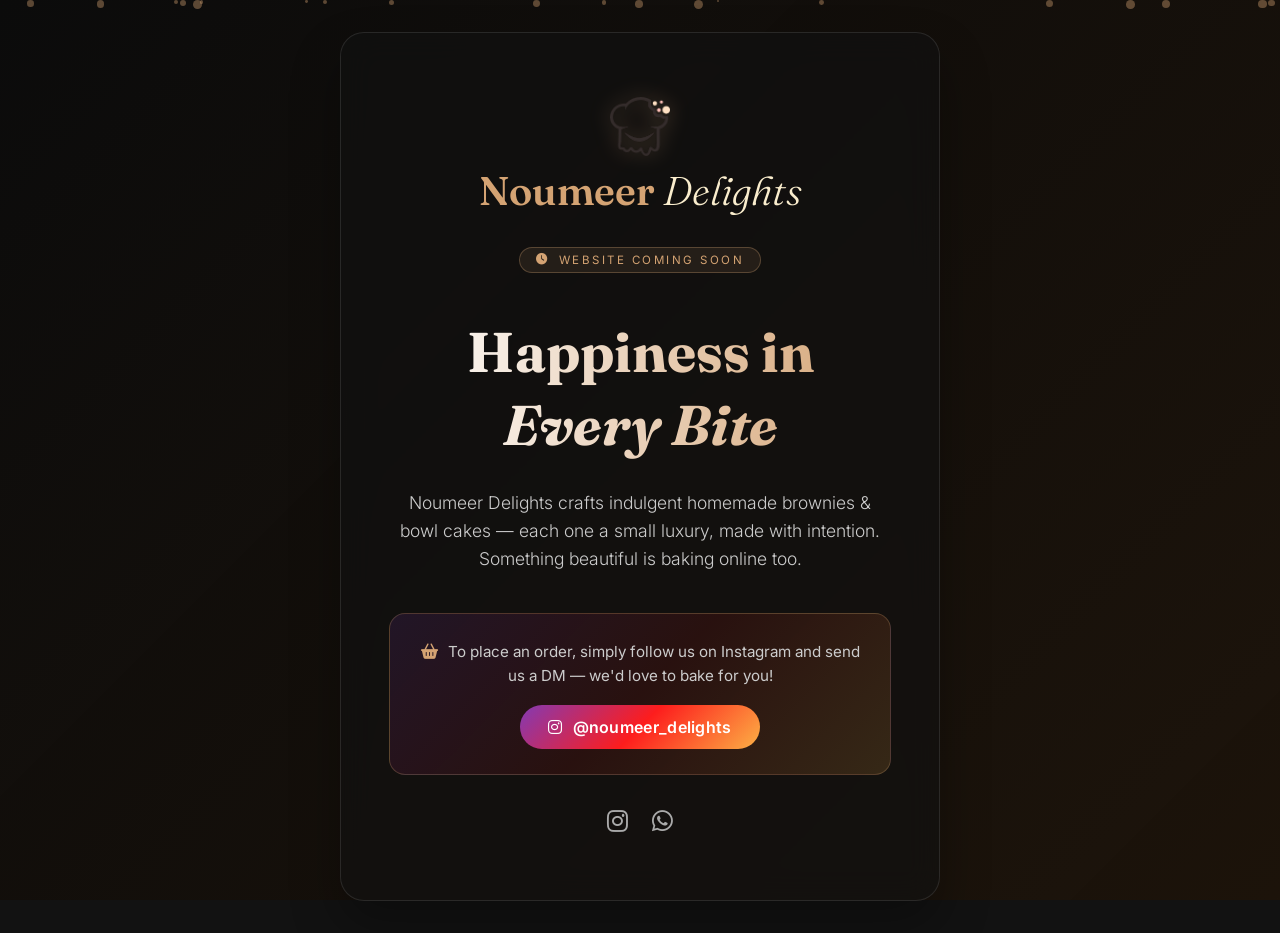
==== commit 77a29dff: "refactor: remove primary landing page and add index11.html with new asset image" ====
--- a/index.html
+++ b/index.html
@@ -1,1160 +1,518 @@
 <!DOCTYPE html>
 <html lang="en">
-
-<head>
-  <meta charset="UTF-8">
-  <meta name="viewport" content="width=device-width, initial-scale=1.0">
-  <title>Noumeer Delights | Happiness in Every Bite — Premium Cloud Kitchen, Mumbai</title>
-  <meta name="description"
-    content="Noumeer Delights — Mumbai's finest home-based cloud kitchen. Custom Cakes, Artisan Brownies, Bento Cakes, Bowl Cakes & Cookie Tins. Order fresh, delivered with love. Byculla, Mumbai.">
-  <meta name="keywords"
-    content="custom cake Mumbai, brownies Mumbai, bento cake, bowl cake, cookie tin, cloud kitchen Mumbai, Noumeer Delights, dessert delivery Byculla">
-  <meta name="author" content="Noumeer Delights">
-  <meta name="robots" content="index, follow">
-  <link rel="canonical" href="https://www.noumeer.com/">
-
-  <!-- Open Graph -->
-  <meta property="og:title" content="Noumeer Delights | Happiness in Every Bite">
-  <meta property="og:description"
-    content="Premium homemade cakes, brownies & desserts from Mumbai's favourite cloud kitchen. Order now via WhatsApp.">
-  <meta property="og:type" content="website">
-  <meta property="og:url" content="https://www.noumeer.com/">
-  <meta property="og:image" content="assets/images/logo.png">
-
-  <!-- Google AdSense Account Verification -->
-  <meta name="google-adsense-account" content="ca-pub-XXXXXXXXXXXXXXXX">
-
-  <!-- Google Fonts -->
-  <link rel="preconnect" href="https://fonts.googleapis.com">
-  <link rel="preconnect" href="https://fonts.gstatic.com" crossorigin>
-  <link
-    href="https://fonts.googleapis.com/css2?family=Inter:wght@300;400;500;600;700;800&family=Playfair+Display:ital,wght@0,400;0,600;0,700;0,800;1,400;1,600&display=swap"
-    rel="stylesheet">
-
-  <!-- FontAwesome -->
-  <link rel="stylesheet" href="https://cdnjs.cloudflare.com/ajax/libs/font-awesome/6.4.0/css/all.min.css">
-
-  <!-- Custom CSS -->
-  <link rel="stylesheet" href="style.css">
-</head>
-
-<body>
-
-  <!-- ===== SCROLL PROGRESS BAR ===== -->
-  <div id="scroll-progress"></div>
-
-  <!-- ===== COOKIE CONSENT BANNER ===== -->
-  <div id="cookie-banner" class="cookie-banner" role="dialog" aria-label="Cookie consent">
-    <div class="cookie-inner">
-      <div class="cookie-text">
-        <i class="fas fa-cookie-bite cookie-icon"></i>
-        <p>We use cookies to enhance your experience, analyze site traffic, and serve relevant ads via Google AdSense.
-          By clicking <strong>Accept</strong>, you consent to our use of cookies as described in our <a
-            href="privacy.html">Privacy Policy</a>.</p>
+   <head>
+      <!-- Google Tag Manager -->
+      <script>(function (w, d, s, l, i) {
+         w[l] = w[l] || []; w[l].push({
+           'gtm.start':
+             new Date().getTime(), event: 'gtm.js'
+         }); var f = d.getElementsByTagName(s)[0],
+           j = d.createElement(s), dl = l != 'dataLayer' ? '&l=' + l : ''; j.async = true; j.src =
+             'https://www.googletagmanager.com/gtm.js?id=' + i + dl; f.parentNode.insertBefore(j, f);
+         })(window, document, 'script', 'dataLayer', 'GTM-TXSD526L');
+      </script>
+      <!-- End Google Tag Manager -->
+      <!-- Google tag (gtag.js) -->
+      <script async src="https://www.googletagmanager.com/gtag/js?id=G-96BX0EBLF8"></script>
+      <script>
+         window.dataLayer = window.dataLayer || [];
+         function gtag() { dataLayer.push(arguments); }
+         gtag('js', new Date());
+         gtag('config', 'G-96BX0EBLF8');
+      </script>
+      <script async src="https://pagead2.googlesyndication.com/pagead/js/adsbygoogle.js?client=ca-pub-5280450192365067"
+         crossorigin="anonymous"></script>
+      <meta charset="UTF-8" />
+      <meta name="viewport" content="width=device-width, initial-scale=1.0" />
+     <!-- <meta name="google-adsense-account" content="ca-pub-5280450192365067"> -->
+      <title>Our Website is Coming Soon | Noumeer Delights</title>
+      <meta name="description" content="Noumeer Delights – Premium homemade brownies & bowl cakes. Our website is launching soon. To place an order, follow us on Instagram @noumeer_delights.">
+      <!-- Google Fonts -->
+      <link rel="preconnect" href="https://fonts.googleapis.com">
+      <link rel="preconnect" href="https://fonts.gstatic.com" crossorigin>
+      <link
+         href="https://fonts.googleapis.com/css2?family=Inter:wght@300;400;500;600;700&family=Fraunces:ital,opsz,wght@0,9..144,100..900;1,9..144,100..900&display=swap"
+         rel="stylesheet">
+      <!-- FontAwesome -->
+      <link rel="stylesheet" href="https://cdnjs.cloudflare.com/ajax/libs/font-awesome/6.4.0/css/all.min.css">
+      <!-- Custom CSS for Landing Page -->
+      <style>
+         :root {
+         --primary: #d4a373;
+         --secondary: #faedcd;
+         --dark: #121212;
+         --text: #fdfdfd;
+         --glass-bg: rgba(18, 18, 18, 0.65);
+         --glass-border: rgba(255, 255, 255, 0.1);
+         }
+         * {
+         margin: 0;
+         padding: 0;
+         box-sizing: border-box;
+         }
+         body {
+         font-family: 'Inter', sans-serif;
+         color: var(--text);
+         background-color: var(--dark);
+         min-height: 100vh;
+         display: flex;
+         flex-direction: column;
+         overflow-x: hidden;
+         }
+         /* Background with Overlay */
+         .hero-bg {
+         position: fixed;
+         top: 0;
+         left: 0;
+         width: 100%;
+         height: 100%;
+         z-index: -1;
+         background-image: url('assets/images/hero.png');
+         /* If available from existing files */
+         background-size: cover;
+         background-position: center;
+         background-repeat: no-repeat;
+         filter: blur(8px);
+         transform: scale(1.1);
+         }
+         .bg-overlay {
+         position: fixed;
+         top: 0;
+         left: 0;
+         width: 100%;
+         height: 100%;
+         background: linear-gradient(135deg, rgba(10, 10, 10, 0.8) 0%, rgba(30, 20, 10, 0.9) 100%);
+         z-index: -1;
+         }
+         /* Container */
+         .container {
+         flex: 1;
+         display: flex;
+         justify-content: center;
+         align-items: center;
+         padding: 2rem;
+         position: relative;
+         }
+         /* Glassmorphism Card */
+         .glass-card {
+         background: var(--glass-bg);
+         backdrop-filter: blur(16px);
+         -webkit-backdrop-filter: blur(16px);
+         border: 1px solid var(--glass-border);
+         border-radius: 24px;
+         padding: 4rem 3rem;
+         max-width: 600px;
+         width: 100%;
+         text-align: center;
+         box-shadow: 0 25px 50px rgba(0, 0, 0, 0.3);
+         animation: floatUp 1s ease-out forwards;
+         opacity: 0;
+         transform: translateY(30px);
+         }
+         /* Typography */
+         .brand {
+         font-family: 'Fraunces', serif;
+         font-size: 2.5rem;
+         font-weight: 600;
+         color: var(--primary);
+         margin-bottom: 0.5rem;
+         display: flex;
+         flex-direction: column;
+         align-items: center;
+         gap: 10px;
+         }
+         .brand img {
+         width: 60px;
+         height: auto;
+         object-fit: contain;
+         filter: drop-shadow(0 0 10px rgba(212, 163, 115, 0.4));
+         }
+         .brand em {
+         font-style: italic;
+         color: var(--secondary);
+         font-weight: 300;
+         }
+         .title {
+         font-family: 'Fraunces', serif;
+         font-size: 3.5rem;
+         line-height: 1.3;
+         padding-bottom: 0.2em;
+         margin: 1.5rem 0 1rem;
+         font-weight: 700;
+         background: linear-gradient(to right, #fff, var(--primary));
+         -webkit-background-clip: text;
+         background-clip: text;
+         -webkit-text-fill-color: transparent;
+         animation: glow 3s ease-in-out infinite alternate;
+         }
+         .subtitle {
+         font-size: 1.1rem;
+         color: #ccc;
+         margin-bottom: 2.5rem;
+         font-weight: 300;
+         line-height: 1.6;
+         }
+         /* Instagram CTA Card */
+         .insta-cta {
+         background: linear-gradient(135deg, rgba(131,58,180,0.15) 0%, rgba(253,29,29,0.1) 50%, rgba(252,176,69,0.15) 100%);
+         border: 1px solid rgba(212, 163, 115, 0.25);
+         border-radius: 16px;
+         padding: 1.6rem 1.5rem;
+         margin-bottom: 2rem;
+         }
+         .insta-cta p {
+         font-size: 0.95rem;
+         color: #ccc;
+         line-height: 1.6;
+         margin-bottom: 1rem;
+         }
+         .insta-handle {
+         display: inline-flex;
+         align-items: center;
+         gap: 10px;
+         background: linear-gradient(135deg, #833ab4, #fd1d1d, #fcb045);
+         color: #fff;
+         font-weight: 600;
+         font-size: 1rem;
+         padding: 0.75rem 1.75rem;
+         border-radius: 50px;
+         text-decoration: none;
+         transition: transform 0.25s ease, box-shadow 0.25s ease;
+         letter-spacing: 0.3px;
+         }
+         .insta-handle:hover {
+         transform: translateY(-3px);
+         box-shadow: 0 10px 28px rgba(131,58,180,0.4);
+         }
+         .coming-soon-badge {
+         display: inline-flex;
+         align-items: center;
+         gap: 8px;
+         background: rgba(212, 163, 115, 0.1);
+         border: 1px solid rgba(212, 163, 115, 0.3);
+         border-radius: 50px;
+         padding: 5px 16px;
+         font-size: 0.72rem;
+         letter-spacing: 2.5px;
+         text-transform: uppercase;
+         color: var(--primary);
+         margin-top: 1.5rem;
+         margin-bottom: 1.2rem;
+         }
+         /* Waitlist Form */
+         .waitlist-text {
+         font-size: 0.95rem;
+         color: var(--secondary);
+         margin-bottom: 1rem;
+         font-weight: 500;
+         letter-spacing: 0.5px;
+         }
+         .notify-form {
+         position: relative;
+         max-width: 440px;
+         margin: 0 auto 2rem;
+         }
+         .notify-input {
+         width: 100%;
+         padding: 1rem 1.5rem;
+         padding-right: 120px;
+         border-radius: 50px;
+         border: 1px solid rgba(255, 255, 255, 0.2);
+         background: rgba(0, 0, 0, 0.3);
+         color: #fff;
+         font-size: 1rem;
+         font-family: 'Inter', sans-serif;
+         outline: none;
+         transition: all 0.3s ease;
+         }
+         .notify-input:focus {
+         border-color: var(--primary);
+         background: rgba(0, 0, 0, 0.5);
+         box-shadow: 0 0 15px rgba(212, 163, 115, 0.3);
+         }
+         .notify-btn {
+         position: absolute;
+         right: 5px;
+         top: 5px;
+         bottom: 5px;
+         padding: 0 1.5rem;
+         border-radius: 40px;
+         border: none;
+         background: var(--primary);
+         color: var(--dark);
+         font-weight: 600;
+         cursor: pointer;
+         font-size: 0.9rem;
+         transition: all 0.3s ease;
+         }
+         .notify-btn:hover {
+         background: var(--secondary);
+         transform: scale(1.05);
+         }
+         /* Socials */
+         .social-links {
+         display: flex;
+         justify-content: center;
+         gap: 1.5rem;
+         }
+         .social-links a {
+         color: #aaa;
+         font-size: 1.5rem;
+         transition: color 0.3s ease, transform 0.3s ease;
+         }
+         .social-links a:hover {
+         color: var(--primary);
+         transform: translateY(-3px);
+         }
+         /* Animations */
+         @keyframes floatUp {
+         0% {
+         opacity: 0;
+         transform: translateY(40px);
+         }
+         100% {
+         opacity: 1;
+         transform: translateY(0);
+         }
+         }
+         @keyframes glow {
+         0% {
+         filter: drop-shadow(0 0 5px rgba(212, 163, 115, 0.2));
+         }
+         100% {
+         filter: drop-shadow(0 0 15px rgba(212, 163, 115, 0.6));
+         }
+         }
+         /* Particles */
+         .particles {
+         position: fixed;
+         top: 0;
+         left: 0;
+         width: 100%;
+         height: 100%;
+         pointer-events: none;
+         z-index: 0;
+         }
+         .particle {
+         position: absolute;
+         background: rgba(212, 163, 115, 0.4);
+         border-radius: 50%;
+         animation: float 15s infinite linear;
+         }
+         @keyframes float {
+         0% {
+         transform: translateY(100vh) scale(0);
+         opacity: 0;
+         }
+         10% {
+         opacity: 1;
+         }
+         90% {
+         opacity: 1;
+         }
+         100% {
+         transform: translateY(-10vh) scale(1);
+         opacity: 0;
+         }
+         }
+         /* Responsive Compact Mode */
+         @media (max-height: 800px),
+         (max-width: 600px) {
+         body {
+         overflow: hidden;
+         }
+         .container {
+         padding: 1rem;
+         }
+         .glass-card {
+         padding: 1.5rem 2rem;
+         }
+         .brand {
+         font-size: 1.8rem;
+         flex-direction: row;
+         justify-content: center;
+         margin-bottom: 0;
+         }
+         .brand img {
+         width: 45px;
+         margin-right: 10px;
+         }
+         .brand em {
+         font-size: 1.5rem;
+         }
+         .title {
+         font-size: 2.5rem;
+         margin: 0.5rem 0 0.5rem;
+         line-height: 1.3;
+         padding-bottom: 0.1em;
+         }
+         .subtitle {
+         margin-bottom: 1.25rem;
+         font-size: 0.95rem;
+         line-height: 1.4;
+         }
+         .countdown {
+         margin-bottom: 1.5rem;
+         gap: 0.75rem;
+         }
+         .time-box {
+         min-width: 65px;
+         padding: 0.5rem;
+         }
+         .time {
+         font-size: 1.6rem;
+         }
+         .label {
+         margin-top: 0.25rem;
+         font-size: 0.65rem;
+         }
+         .waitlist-text {
+         margin-bottom: 0.5rem;
+         font-size: 0.85rem;
+         }
+         .notify-form {
+         margin: 0 auto 1rem;
+         max-width: 100%;
+         }
+         .notify-input {
+         padding: 0.75rem 1rem;
+         padding-right: 120px;
+         font-size: 0.9rem;
+         }
+         .notify-btn {
+         padding: 0 1rem;
+         font-size: 0.85rem;
+         right: 4px;
+         top: 4px;
+         bottom: 4px;
+         }
+         .social-links {
+         gap: 1.25rem;
+         }
+         .social-links a {
+         font-size: 1.3rem;
+         }
+         }
+      </style>
+   </head>
+   <body>
+      <!-- Background -->
+      <div class="hero-bg"></div>
+      <div class="bg-overlay"></div>
+      <!-- Floating Particles Container -->
+      <div class="particles" id="particles"></div>
+      <!-- Main Content -->
+      <div class="container">
+         <div class="glass-card">
+            <div class="brand">
+               <img src="assets/images/logo.png" alt="Logo" onerror="this.style.display='none'">
+               <span>Noumeer <em>Delights</em></span>
+            </div>
+            <div class="coming-soon-badge"><i class="fas fa-clock"></i> Website Coming Soon</div>
+            <h1 class="title">Happiness in<br><em>Every Bite</em></h1>
+            <p class="subtitle">Noumeer Delights crafts indulgent homemade brownies & bowl cakes — each one a small luxury, made with intention. Something beautiful is baking online too.</p>
+            <!-- Instagram Order CTA -->
+            <div class="insta-cta">
+               <p><i class="fas fa-shopping-basket" style="color:var(--primary);margin-right:6px;"></i> To place an order, simply follow us on Instagram and send us a DM — we'd love to bake for you!</p>
+               <a href="https://www.instagram.com/noumeer_delights/" target="_blank" class="insta-handle" id="insta-order-btn">
+                  <i class="fab fa-instagram"></i> @noumeer_delights
+               </a>
+            </div>
+            <!-- Socials -->
+            <div class="social-links">
+               <a href="https://www.instagram.com/noumeer_delights/" target="_blank" aria-label="Instagram"><i
+                  class="fab fa-instagram"></i></a>
+               <a href="https://wa.me/918976108492" target="_blank" aria-label="WhatsApp"><i class="fab fa-whatsapp"></i></a>
+            </div>
+         </div>
       </div>
-      <div class="cookie-actions">
-        <button id="cookie-decline" class="cookie-btn cookie-btn--outline">Decline</button>
-        <button id="cookie-accept" class="cookie-btn cookie-btn--primary">Accept All</button>
-      </div>
-    </div>
-  </div>
-
-  <!-- ===== PRELOADER ===== -->
-  <div id="preloader">
-    <div class="preloader-inner">
-      <div class="preloader-cupcakes">
-        <img src="assets/images/cupcake_loader.png" alt="cupcake loader" class="cupcake">
-        <img src="assets/images/cupcake_loader.png" alt="cupcake loader" class="cupcake">
-        <img src="assets/images/cupcake_loader.png" alt="cupcake loader" class="cupcake">
-      </div>
-      <img src="assets/images/logo.png" alt="Noumeer Delights" class="preloader-logo"
-        onerror="this.style.display='none'">
-      <p class="preloader-brand">Noumeer <em>Delights</em></p>
-      <p class="preloader-tagline">Happiness in every bite</p>
-    </div>
-  </div>
-
-  <!-- ===== HEADER & NAV ===== -->
-  <header class="header" id="main-header">
-    <a href="#home" class="brand-logo">
-      <img src="assets/images/logo.png" alt="Noumeer Delights Logo" class="logo-img">
-      <span class="brand-name">Noumeer <em>Delights</em></span>
-    </a>
-
-    <div class="header-right">
-      <ul class="nav-links" id="nav-links">
-        <li><a href="#about">About</a></li>
-        <li><a href="#menu">Menu</a></li>
-        <li><a href="#why-us">Why Us</a></li>
-        <li><a href="#gallery">Gallery</a></li>
-        <li><a href="blog.html">Blog</a></li>
-        <li><a href="contact.html">Contact</a></li>
-        <li><a href="#order" class="nav-cta-btn">Order Now</a></li>
-      </ul>
-
-      <div class="header-controls">
-        <div class="menu-toggle" id="mobile-menu" aria-label="Toggle mobile menu">
-          <span></span><span></span><span></span>
-        </div>
-      </div>
-    </div>
-  </header>
-
-  <!-- Mobile Nav Backdrop -->
-  <div class="nav-backdrop" id="nav-backdrop"></div>
-
-  <!-- ===== HERO SECTION ===== -->
-  <section class="hero" id="home">
-    <div class="hero-particles" id="hero-particles"></div>
-
-    <!-- Hero Background Carousel -->
-    <div class="hero-bg-slider">
-      <div class="hero-bg-slide active" style="background-image: url('assets/images/Custom Cake/Birthday Cake 1.png')"></div>
-      <div class="hero-bg-slide" style="background-image: url('assets/images/Brownie/Classic.png')"></div>
-      <div class="hero-bg-slide" style="background-image: url('assets/images/Bento/Bento2.png')"></div>
-      <div class="hero-bg-slide" style="background-image: url('assets/images/Bowl Cake/Dubai Delights.png')"></div>
-      <div class="hero-bg-slide" style="background-image: url('assets/images/Mini Tin/Mini Tin 1.jpeg')"></div>
-    </div>
-    <div class="hero-bg-overlay"></div>
-
-    <div class="hero-content-center">
-      <div class="hero-badge">
-        <i class="fas fa-star"></i> Mumbai's Favourite Cloud Kitchen
-      </div>
-      <h1>Happiness in<br><em>Every Bite</em></h1>
-      <p>Custom Cakes · Brownies · Bento Cakes · Bowl Cakes · Cookie Tins<br>
-        Crafted fresh, baked with love, delivered to your door.</p>
-      <div class="hero-actions">
-        <a href="#menu" class="btn btn-primary">Explore Menu <i class="fas fa-arrow-right"></i></a>
-        <a href="#order" class="btn btn-ghost">Order Now <i class="fab fa-whatsapp"></i></a>
-      </div>
-      <div class="hero-micro-stats">
-        <span><i class="fas fa-fire"></i> Baked Fresh Daily</span>
-        <span><i class="fas fa-heart"></i> 100% Homemade</span>
-        <span><i class="fas fa-leaf"></i> Eggless Options</span>
-        <span><i class="fas fa-shield-alt"></i> FSSAI Certified</span>
-      </div>
-    </div>
-
-    <!-- Hero Slide Indicators -->
-    <div class="hero-dots">
-      <button class="hero-dot active" data-slide="0" aria-label="Slide 1"></button>
-      <button class="hero-dot" data-slide="1" aria-label="Slide 2"></button>
-      <button class="hero-dot" data-slide="2" aria-label="Slide 3"></button>
-      <button class="hero-dot" data-slide="3" aria-label="Slide 4"></button>
-      <button class="hero-dot" data-slide="4" aria-label="Slide 5"></button>
-    </div>
-  </section>
-
-  <!-- ===== STATS TRUST BAR ===== -->
-  <section class="stats-bar">
-    <div class="stats-container">
-      <div class="stat-item reveal">
-        <span class="stat-number" data-target="500">0</span><span class="stat-plus">+</span>
-        <p>Happy Customers</p>
-      </div>
-      <div class="stat-divider"></div>
-      <div class="stat-item reveal">
-        <span class="stat-number" data-target="5">0</span><span class="stat-plus"></span>
-        <p>Signature Categories</p>
-      </div>
-      <div class="stat-divider"></div>
-      <div class="stat-item reveal">
-        <span class="stat-number" style="font-size:2.2rem; letter-spacing:-1px;">ZERO</span>
-        <p>Preservatives Added</p>
-      </div>
-      <div class="stat-divider"></div>
-      <div class="stat-item reveal">
-        <span class="stat-number" data-target="100">0</span><span class="stat-plus">%</span>
-        <p>Homemade Goodness</p>
-      </div>
-    </div>
-  </section>
-
-  <!-- ===== ABOUT SECTION ===== -->
-  <section id="about" class="section">
-    <div class="section-header">
-      <span class="section-tag">Our Story</span>
-      <h2 class="section-title">Baked with Love<br><em>from Our Home to Yours</em></h2>
-    </div>
-
-    <div class="about-overlap-grid">
-      <div class="about-img-box reveal">
-        <img src="assets/images/Custom Cake/Engagement.png" alt="Beautiful custom engagement cake by Noumeer Delights" class="about-img"
-          loading="lazy">
-        <div class="about-img-badge">
-          <i class="fas fa-home"></i>
-          <span>Home Kitchen</span>
-        </div>
-      </div>
-
-      <div class="about-text glass-chip reveal">
-        <h2>A Passion for Pure Chocolate Indulgence</h2>
-        <p>Noumeer Delights started with a simple passion: to bring the rich, comforting taste of pure chocolate
-          indulgence to dessert lovers across Mumbai. As a home-based cloud kitchen, we dedicate every day to perfecting
-          the art of custom cakes, brownies, bento cakes, bowl cakes, and cookie tins.</p>
-        <p>No shortcuts, no preservatives — just authentic, homemade goodness that melts in your mouth and warms your
-          heart. Every batch is baked fresh daily, ensuring you get the perfect taste every time.</p>
-
-        <div class="features">
-          <div class="feature-item"><i class="fas fa-check-circle"></i> 100% Home-Made</div>
-          <div class="feature-item"><i class="fas fa-check-circle"></i> Baked Fresh & Stocked Daily</div>
-          <div class="feature-item"><i class="fas fa-check-circle"></i> Premium Belgian Chocolate</div>
-          <div class="feature-item"><i class="fas fa-check-circle"></i> FSSAI Certified Kitchen</div>
-          <div class="feature-item"><i class="fas fa-check-circle"></i> Eggless Options Available</div>
-          <div class="feature-item"><i class="fas fa-check-circle"></i> Contactless Delivery</div>
-        </div>
-
-        <a href="contact.html" class="btn btn-outline" style="margin-top: 2rem; display:inline-flex;">Get in Touch <i
-            class="fas fa-arrow-right"></i></a>
-      </div>
-    </div>
-  </section>
-
-  <!-- ===== MENU SECTION ===== -->
-  <section id="menu" class="section menu">
-    <div class="section-header">
-      <span class="section-tag">Our Menu</span>
-      <h2 class="section-title">Our Indulgent <em>Creations</em></h2>
-      <p class="section-subtitle">Five irresistible categories — each baked fresh daily with premium ingredients.</p>
-    </div>
-
-    <!-- Category Tabs -->
-    <div class="menu-tabs-wrapper">
-      <div class="menu-tabs">
-        <button class="menu-tab active" data-category="custom-cake" id="tab-custom-cake">
-          <i class="fas fa-birthday-cake"></i>
-          <span>Custom Cake</span>
-        </button>
-        <button class="menu-tab" data-category="brownie" id="tab-brownie">
-          <i class="fas fa-cookie"></i>
-          <span>Brownie</span>
-        </button>
-        <button class="menu-tab" data-category="bento" id="tab-bento">
-          <i class="fas fa-box-open"></i>
-          <span>Bento</span>
-        </button>
-        <button class="menu-tab" data-category="bowl-cake" id="tab-bowl-cake">
-          <i class="fas fa-ice-cream"></i>
-          <span>Bowl Cake</span>
-        </button>
-        <button class="menu-tab" data-category="cookie-tin" id="tab-cookie-tin">
-          <i class="fas fa-cookie-bite"></i>
-          <span>Cookie Tin</span>
-        </button>
-      </div>
-    </div>
-
-    <!-- ===== CUSTOM CAKE PANEL ===== -->
-    <div class="menu-panel active" id="panel-custom-cake">
-      <div class="menu-panel-hero">
-        <div class="menu-panel-hero-text">
-          <h3>Custom <em>Cakes</em></h3>
-          <p>Every celebration deserves a showstopper. We design and bake custom cakes tailored to your theme — from birthdays and anniversaries to weddings and themed parties.</p>
-          <ul class="menu-panel-features">
-            <li><i class="fas fa-palette"></i> Any theme, any design</li>
-            <li><i class="fas fa-weight-hanging"></i> Starting from 500g</li>
-            <li><i class="fas fa-leaf"></i> Eggless options available</li>
-            <li><i class="fas fa-phone"></i> WhatsApp to customise</li>
-          </ul>
-          <a href="#order" class="btn btn-primary">Order Custom Cake <i class="fas fa-arrow-right"></i></a>
-        </div>
-        <div class="menu-panel-hero-img">
-          <img src="assets/images/Custom Cake/Birthday Cake 1.png" alt="Custom Birthday Cake" loading="lazy">
-        </div>
-      </div>
-
-      <div class="menu-theme-grid">
-        <div class="menu-theme-card reveal">
-          <div class="menu-theme-img-wrap">
-            <img src="assets/images/Custom Cake/Birthday Cake 2.png" alt="Birthday Cake" loading="lazy">
-          </div>
-          <div class="menu-theme-info">
-            <h4>Birthday Cakes</h4>
-            <p>Vibrant, personalised birthday cakes for every age.</p>
-          </div>
-        </div>
-        <div class="menu-theme-card reveal">
-          <div class="menu-theme-img-wrap">
-            <img src="assets/images/Custom Cake/Anniversary.jpeg" alt="Anniversary Cake" loading="lazy">
-          </div>
-          <div class="menu-theme-info">
-            <h4>Anniversary Cakes</h4>
-            <p>Elegant designs to celebrate your special milestones.</p>
-          </div>
-        </div>
-        <div class="menu-theme-card reveal">
-          <div class="menu-theme-img-wrap">
-            <img src="assets/images/Custom Cake/Engagement.png" alt="Engagement Cake" loading="lazy">
-          </div>
-          <div class="menu-theme-info">
-            <h4>Engagement Cakes</h4>
-            <p>Romantic tiers and floral designs for the big moment.</p>
-          </div>
-        </div>
-        <div class="menu-theme-card reveal">
-          <div class="menu-theme-img-wrap">
-            <img src="assets/images/Custom Cake/Cricket Theme Cake.png" alt="Cricket Theme Cake" loading="lazy">
-          </div>
-          <div class="menu-theme-info">
-            <h4>Theme Cakes</h4>
-            <p>Sports, fantasy, pop culture — any theme comes to life.</p>
-          </div>
-        </div>
-        <div class="menu-theme-card reveal">
-          <div class="menu-theme-img-wrap">
-            <img src="assets/images/Custom Cake/Princess Theme.jpeg" alt="Princess Theme Cake" loading="lazy">
-          </div>
-          <div class="menu-theme-info">
-            <h4>Princess Theme</h4>
-            <p>Dreamy, whimsical designs for little royals.</p>
-          </div>
-        </div>
-        <div class="menu-theme-card reveal">
-          <div class="menu-theme-img-wrap">
-            <img src="assets/images/Custom Cake/Bouquet.png" alt="Bouquet Cake" loading="lazy">
-          </div>
-          <div class="menu-theme-info">
-            <h4>Bouquet Cakes</h4>
-            <p>Stunning floral arrangements crafted entirely from icing.</p>
-          </div>
-        </div>
-        <div class="menu-theme-card reveal">
-          <div class="menu-theme-img-wrap">
-            <img src="assets/images/Custom Cake/Red Velvet 1.png" alt="Red Velvet Cake" loading="lazy">
-          </div>
-          <div class="menu-theme-info">
-            <h4>Red Velvet Cake</h4>
-            <p>Classic, indulgent red velvet with cream cheese frosting.</p>
-          </div>
-        </div>
-        <div class="menu-theme-card reveal">
-          <div class="menu-theme-img-wrap">
-            <img src="assets/images/Custom Cake/Fruit Cake.jpg" alt="Fruit Cake" loading="lazy">
-          </div>
-          <div class="menu-theme-info">
-            <h4>Fruit Cakes</h4>
-            <p>Fresh seasonal fruits atop a light, moist sponge.</p>
-          </div>
-        </div>
-      </div>
-    </div>
-
-    <!-- ===== BROWNIE PANEL ===== -->
-    <div class="menu-panel" id="panel-brownie">
-      <div class="menu-panel-hero">
-        <div class="menu-panel-hero-text">
-          <h3>Artisan <em>Brownies</em></h3>
-          <p>Fudgy, rich, and loaded with premium chocolate. Our brownies are a Mumbai favourite — perfected over years of baking with premium Belgian chocolate and zero preservatives.</p>
-          <ul class="menu-panel-features">
-            <li><i class="fas fa-chocolate-bar"></i> Premium Belgian chocolate</li>
-            <li><i class="fas fa-layer-group"></i> Single pieces to full slabs</li>
-            <li><i class="fas fa-gift"></i> Gift boxes available</li>
-            <li><i class="fas fa-leaf"></i> Eggless options available</li>
-          </ul>
-          <a href="#order" class="btn btn-primary">Order Brownies <i class="fas fa-arrow-right"></i></a>
-        </div>
-        <div class="menu-panel-hero-img">
-          <img src="assets/images/Brownie/Classic.png" alt="Classic Brownie" loading="lazy">
-        </div>
-      </div>
-
-      <div class="menu-theme-grid">
-        <div class="menu-theme-card reveal">
-          <div class="menu-theme-img-wrap">
-            <img src="assets/images/Brownie/Classic.png" alt="Classic Chocolate Brownie" loading="lazy">
-          </div>
-          <div class="menu-theme-info">
-            <h4>Classic Brownie</h4>
-            <p>Fudgy, rich, and loaded with premium chocolate chunks. Our most-loved classic.</p>
-          </div>
-        </div>
-
-        <div class="menu-theme-card reveal">
-          <div class="menu-theme-img-wrap">
-            <img src="assets/images/Brownie/Nutty Nutela.png" alt="Nutty Nutella Brownie" loading="lazy">
-          </div>
-          <div class="menu-theme-info">
-            <h4>Nutty Nutella Brownie</h4>
-            <p>Classic brownie elevated with generous swirls of rich hazelnut spread.</p>
-          </div>
-        </div>
-
-        <div class="menu-theme-card reveal">
-          <div class="menu-theme-img-wrap">
-            <img src="assets/images/Brownie/Dubai Delight.png" alt="Dubai Delight Brownie" loading="lazy">
-          </div>
-          <div class="menu-theme-info">
-            <h4>Dubai Delight Brownie</h4>
-            <p>Inspired by the viral Dubai chocolate — pistachio, knafeh, and chocolate perfection.</p>
-          </div>
-        </div>
-
-        <div class="menu-theme-card reveal">
-          <div class="menu-theme-img-wrap">
-            <img src="assets/images/Brownie/Bento Brownie 1.png" alt="Bento Brownie Box" loading="lazy">
-          </div>
-          <div class="menu-theme-info">
-            <h4>Bento Brownie Box</h4>
-            <p>A curated bento-style brownie box — perfect for gifting or indulging yourself.</p>
-          </div>
-        </div>
-
-        <div class="menu-theme-card reveal">
-          <div class="menu-theme-img-wrap">
-            <img src="assets/images/Brownie/Custom Brownie Slab.png" alt="Custom Brownie Slab" loading="lazy">
-          </div>
-          <div class="menu-theme-info">
-            <h4>Custom Brownie Slab</h4>
-            <p>A whole slab of our signature brownie — customised with your choice of toppings.</p>
-          </div>
-        </div>
-
-        <div class="menu-theme-card reveal">
-          <div class="menu-theme-img-wrap">
-            <img src="assets/images/Brownie/Nutty Nutella (9pc).png" alt="Nutty Nutella 9pc" loading="lazy">
-          </div>
-          <div class="menu-theme-info">
-            <h4>Nutella Box (9pc)</h4>
-            <p>Nine pieces of our Nutella brownie — the ultimate gift for any occasion.</p>
-          </div>
-        </div>
-      </div>
-    </div>
-
-    <!-- ===== BENTO PANEL ===== -->
-    <div class="menu-panel" id="panel-bento">
-      <div class="menu-panel-hero">
-        <div class="menu-panel-hero-text">
-          <h3>Bento <em>Cakes</em></h3>
-          <p>Adorable, compact, and totally photogenic. Our bento cakes are mini masterpieces — perfect for personal celebrations, gifts, and those "just because" moments.</p>
-          <ul class="menu-panel-features">
-            <li><i class="fas fa-camera"></i> Insta-worthy designs</li>
-            <li><i class="fas fa-compress-arrows-alt"></i> Compact & personal-sized</li>
-            <li><i class="fas fa-paint-brush"></i> Custom message & design</li>
-            <li><i class="fas fa-gift"></i> Gift-ready packaging</li>
-          </ul>
-          <a href="#order" class="btn btn-primary">Order Bento Cake <i class="fas fa-arrow-right"></i></a>
-        </div>
-        <div class="menu-panel-hero-img">
-          <img src="assets/images/Bento/Bento2.png" alt="Bento Cake" loading="lazy">
-        </div>
-      </div>
-
-      <div class="bento-gallery-grid">
-        <div class="bento-item reveal">
-          <img src="assets/images/Bento/Bento3.png" alt="Bento Cake Design 3" loading="lazy">
-        </div>
-        <div class="bento-item reveal">
-          <img src="assets/images/Bento/Bento4.png" alt="Bento Cake Design 4" loading="lazy">
-        </div>
-        <div class="bento-item reveal">
-          <img src="assets/images/Bento/Bento5.png" alt="Bento Cake Design 5" loading="lazy">
-        </div>
-        <div class="bento-item reveal">
-          <img src="assets/images/Bento/Bento6.png" alt="Bento Cake Design 6" loading="lazy">
-        </div>
-        <div class="bento-item reveal">
-          <img src="assets/images/Bento/Bento7.png" alt="Bento Cake Design 7" loading="lazy">
-        </div>
-        <div class="bento-item reveal">
-          <img src="assets/images/Bento/Bento8.png" alt="Bento Cake Design 8" loading="lazy">
-        </div>
-        <div class="bento-item reveal">
-          <img src="assets/images/Bento/Bento9.png" alt="Bento Cake Design 9" loading="lazy">
-        </div>
-        <div class="bento-item reveal bento-cta-cell">
-          <div class="bento-cta-inner">
-            <i class="fas fa-birthday-cake"></i>
-            <h4>Want a Custom Design?</h4>
-            <p>WhatsApp us your idea and we'll bring it to life!</p>
-            <a href="#order" class="btn btn-primary btn-sm">Order Now</a>
-          </div>
-        </div>
-      </div>
-    </div>
-
-    <!-- ===== BOWL CAKE PANEL ===== -->
-    <div class="menu-panel" id="panel-bowl-cake">
-      <div class="menu-panel-hero">
-        <div class="menu-panel-hero-text">
-          <h3>Bowl <em>Cakes</em></h3>
-          <p>Warm, gooey, and utterly indulgent. Our bowl cakes are the perfect dessert experience — served in a cup, loaded with flavour, and ready to devour immediately.</p>
-          <ul class="menu-panel-features">
-            <li><i class="fas fa-fire"></i> Served warm & gooey</li>
-            <li><i class="fas fa-ice-cream"></i> Pairs perfectly with ice cream</li>
-            <li><i class="fas fa-bolt"></i> Ready in minutes</li>
-            <li><i class="fas fa-leaf"></i> Eggless variants available</li>
-          </ul>
-          <a href="#order" class="btn btn-primary">Order Bowl Cake <i class="fas fa-arrow-right"></i></a>
-        </div>
-        <div class="menu-panel-hero-img">
-          <img src="assets/images/Bowl Cake/Dubai Delights.png" alt="Dubai Delights Bowl Cake" loading="lazy">
-        </div>
-      </div>
-
-      <div class="menu-theme-grid">
-        <div class="menu-theme-card reveal">
-          <div class="menu-theme-img-wrap">
-            <img src="assets/images/Bowl Cake/Chocolate Overloaded.jpeg" alt="Chocolate Overloaded Bowl Cake" loading="lazy">
-          </div>
-          <div class="menu-theme-info">
-            <h4>Chocolate Overloaded</h4>
-            <p>Warm, gooey chocolate lava cake served in a bowl — pure indulgence.</p>
-          </div>
-        </div>
-
-        <div class="menu-theme-card reveal">
-          <div class="menu-theme-img-wrap">
-            <img src="assets/images/Bowl Cake/Dubai Delights.png" alt="Dubai Delights Bowl Cake" loading="lazy">
-          </div>
-          <div class="menu-theme-info">
-            <h4>Dubai Delights</h4>
-            <p>Inspired by the viral Dubai chocolate — pistachio cream, knafeh crunch in a bowl.</p>
-          </div>
-        </div>
-
-        <div class="menu-theme-card reveal">
-          <div class="menu-theme-img-wrap">
-            <img src="assets/images/Bowl Cake/Hazelnut Heaven.png" alt="Hazelnut Heaven Bowl Cake" loading="lazy">
-          </div>
-          <div class="menu-theme-info">
-            <h4>Hazelnut Heaven</h4>
-            <p>Velvety hazelnut spread meets a moist chocolate sponge in this divine bowl cake.</p>
-          </div>
-        </div>
-
-        <div class="menu-theme-card reveal">
-          <div class="menu-theme-img-wrap">
-            <img src="assets/images/Bowl Cake/kitkat Cake Bowl.jpeg" alt="KitKat Cake Bowl" loading="lazy">
-          </div>
-          <div class="menu-theme-info">
-            <h4>KitKat Cake Bowl</h4>
-            <p>Crunchy KitKat wafers folded into a soft, moist cake bowl with chocolate drizzle.</p>
-          </div>
-        </div>
-
-        <div class="menu-theme-card reveal">
-          <div class="menu-theme-img-wrap">
-            <img src="assets/images/Bowl Cake/Cake Bowls.jpeg" alt="Assorted Cake Bowls" loading="lazy">
-          </div>
-          <div class="menu-theme-info">
-            <h4>Assorted Cake Bowl Set</h4>
-            <p>A selection of our favourite bowl cakes — perfect for sharing or gifting.</p>
-          </div>
-        </div>
-      </div>
-    </div>
-
-    <!-- ===== COOKIE TIN PANEL ===== -->
-    <div class="menu-panel" id="panel-cookie-tin">
-      <div class="menu-panel-hero">
-        <div class="menu-panel-hero-text">
-          <h3>Cookie <em>Tins</em></h3>
-          <p>Our gorgeous mini tins are filled with freshly baked cookies — the perfect gift for any occasion. Beautiful packaging, premium flavours, and artisan quality in every tin.</p>
-          <ul class="menu-panel-features">
-            <li><i class="fas fa-box"></i> Premium mini tin packaging</li>
-            <li><i class="fas fa-gift"></i> Ready to gift</li>
-            <li><i class="fas fa-cookie"></i> Multiple flavours</li>
-            <li><i class="fas fa-truck"></i> Delivery available</li>
-          </ul>
-          <a href="#order" class="btn btn-primary">Order Cookie Tin <i class="fas fa-arrow-right"></i></a>
-        </div>
-        <div class="menu-panel-hero-img">
-          <img src="assets/images/Mini Tin/Mini Tin 1.jpeg" alt="Cookie Tin" loading="lazy">
-        </div>
-      </div>
-
-      <div class="menu-theme-grid">
-        <div class="menu-theme-card reveal">
-          <div class="menu-theme-img-wrap">
-            <img src="assets/images/Mini Tin/Mini Tin 2.jpeg" alt="Cookie Tin 2" loading="lazy">
-          </div>
-          <div class="menu-theme-info">
-            <h4>Chocolate Chip Tin</h4>
-            <p>Classic, buttery chocolate chip cookies packed in our signature mini tin.</p>
-          </div>
-        </div>
-
-        <div class="menu-theme-card reveal">
-          <div class="menu-theme-img-wrap">
-            <img src="assets/images/Mini Tin/Mini Tin 3.jpeg" alt="Cookie Tin 3" loading="lazy">
-          </div>
-          <div class="menu-theme-info">
-            <h4>Nutella Stuffed Tin</h4>
-            <p>Artisan cookies stuffed with creamy hazelnut spread in a premium tin.</p>
-          </div>
-        </div>
-
-        <div class="menu-theme-card reveal">
-          <div class="menu-theme-img-wrap">
-            <img src="assets/images/Mini Tin/Mini Tin 4.jpeg" alt="Cookie Tin 4" loading="lazy">
-          </div>
-          <div class="menu-theme-info">
-            <h4>Belgian Chocolate Tin</h4>
-            <p>Decadent cookies made with premium Belgian chocolate pieces.</p>
-          </div>
-        </div>
-
-        <div class="menu-theme-card reveal">
-          <div class="menu-theme-img-wrap">
-            <img src="assets/images/Mini Tin/Mini Tin 5.jpeg" alt="Cookie Tin 5" loading="lazy">
-          </div>
-          <div class="menu-theme-info">
-            <h4>Assorted Mix Tin</h4>
-            <p>A delicious assortment of our finest cookie flavours in one special tin.</p>
-          </div>
-        </div>
-
-        <div class="menu-theme-card reveal">
-          <div class="menu-theme-img-wrap">
-            <img src="assets/images/Mini Tin/Mini Tin 6.jpeg" alt="Cookie Tin 6" loading="lazy">
-          </div>
-          <div class="menu-theme-info">
-            <h4>Premium Gift Tin</h4>
-            <p>The ultimate cookie gift set — beautifully presented and ready to share.</p>
-          </div>
-        </div>
-
-        <div class="menu-theme-card reveal bento-cta-cell" style="background: linear-gradient(135deg, var(--primary), #3D2515); display: flex; align-items: center; justify-content: center; height: 100%; border: none;">
-          <div class="bento-cta-inner" style="padding: 2rem 1.5rem; text-align: center; color: #fff;">
-            <i class="fas fa-gift" style="font-size: 2.5rem; margin-bottom: 1rem; color: var(--accent);"></i>
-            <h4 style="color: #fff; margin-bottom: 0.5rem;">Custom Tin Orders</h4>
-            <p style="font-size: 0.88rem; color: rgba(255,255,255,0.8); margin-bottom: 1.25rem; line-height: 1.5;">Personalised tins for corporate gifting, weddings & events.</p>
-            <a href="#order" class="btn btn-primary btn-sm">WhatsApp Us</a>
-          </div>
-        </div>
-      </div>
-    </div>
-
-    <div class="menu-cta-row">
-      <a href="#order" class="btn btn-primary">Order Your Favourites <i class="fab fa-whatsapp"
-          style="font-family:'Font Awesome 6 Brands'; font-weight:400;"></i></a>
-    </div>
-  </section>
-
-  <!-- ===== WHY CHOOSE US ===== -->
-  <section id="why-us" class="section why-section">
-    <div class="section-header">
-      <span class="section-tag">Why Us</span>
-      <h2 class="section-title">Why Choose <em>Noumeer Delights?</em></h2>
-      <p class="section-subtitle">We don't just make desserts. We craft experiences.</p>
-    </div>
-
-    <div class="why-us-grid">
-      <div class="why-card reveal">
-        <div class="why-icon"><i class="fas fa-home"></i></div>
-        <div class="why-card-content">
-          <h3>100% Homemade</h3>
-          <p>Crafted in a certified home kitchen ensuring every single batch is made with personal care, passion, and
-            love. No factory shortcuts, ever.</p>
-        </div>
-      </div>
-      <div class="why-card reveal">
-        <div class="why-icon"><i class="fas fa-fire-burner"></i></div>
-        <div class="why-card-content">
-          <h3>Freshly Baked Daily</h3>
-          <p>We bake fresh every single day and maintain a ready stock of our bestsellers. Every item is verified for
-            freshness, so you get that straight-from-the-oven bliss with every bite.</p>
-        </div>
-      </div>
-      <div class="why-card reveal">
-        <div class="why-icon"><i class="fas fa-hands-bubbles"></i></div>
-        <div class="why-card-content">
-          <h3>Hygienic Preparation</h3>
-          <p>Cleanliness is our non-negotiable priority. Our kitchen is FSSAI-aware and follows the highest food safety
-            and hygiene standards.</p>
-        </div>
-      </div>
-      <div class="why-card reveal">
-        <div class="why-icon"><i class="fas fa-tags"></i></div>
-        <div class="why-card-content">
-          <h3>Affordable Luxury</h3>
-          <p>Premium quality desserts shouldn't cost a fortune. We believe in bringing you gourmet flavours at prices
-            that make sense.</p>
-        </div>
-      </div>
-      <div class="why-card reveal">
-        <div class="why-icon"><i class="fas fa-leaf"></i></div>
-        <div class="why-card-content">
-          <h3>Eggless Options</h3>
-          <p>We care about everyone's dietary choices. Our full menu is available in eggless variants, without
-            compromising taste or texture.</p>
-        </div>
-      </div>
-      <div class="why-card reveal">
-        <div class="why-icon"><i class="fas fa-box-open"></i></div>
-        <div class="why-card-content">
-          <h3>Beautiful Packaging</h3>
-          <p>Perfect for gifting! Our desserts come in premium, Insta-worthy packaging that makes every order feel like
-            a special occasion.</p>
-        </div>
-      </div>
-    </div>
-  </section>
-
-  <!-- ===== AD SLOT 2 — IN-CONTENT RECTANGLE ===== -->
-  <div class="ad-container ad-content">
-    <p class="ad-label">Advertisement</p>
-    <ins class="adsbygoogle"
-      style="display:block; width:100%; text-align:center; min-height:120px; background:transparent;"
-      data-ad-layout="in-article" data-ad-format="fluid" data-ad-client="ca-pub-XXXXXXXXXXXXXXXX"
-      data-ad-slot="XXXXXXXXXX">
-    </ins>
-  </div>
-
-  <!-- ===== GALLERY SECTION ===== -->
-  <section id="gallery" class="section gallery">
-    <div class="section-header">
-      <span class="section-tag">Gallery</span>
-      <h2 class="section-title">Visual <em>Delights</em></h2>
-      <p class="section-subtitle">Feast your eyes before you feast your taste buds.</p>
-    </div>
-
-    <div class="masonry-gallery-grid">
-      <div class="gallery-item item-large reveal">
-        <img src="assets/images/Custom Cake/Red Velvet 1.png" alt="Red Velvet Custom Cake" class="gallery-img" loading="lazy">
-        <div class="gallery-overlay">
-          <i class="fab fa-instagram gallery-icon"></i>
-          <span class="gallery-caption">Red Velvet Custom Cake</span>
-        </div>
-      </div>
-
-      <div class="gallery-item reveal">
-        <img src="assets/images/Brownie/Dubai Delight.png" alt="Dubai Delight Brownie" class="gallery-img" loading="lazy">
-        <div class="gallery-overlay">
-          <i class="fab fa-instagram gallery-icon"></i>
-          <span class="gallery-caption">Dubai Delight Brownie</span>
-        </div>
-      </div>
-
-      <div class="gallery-item reveal">
-        <img src="assets/images/Bento/Bento1.jpeg" alt="Bento Cake" class="gallery-img" loading="lazy">
-        <div class="gallery-overlay">
-          <i class="fab fa-instagram gallery-icon"></i>
-          <span class="gallery-caption">Bento Cake</span>
-        </div>
-      </div>
-
-      <div class="gallery-item item-wide reveal">
-        <img src="assets/images/Bowl Cake/Dubai Delights.png" alt="Dubai Delights Bowl Cake" class="gallery-img" loading="lazy">
-        <div class="gallery-overlay">
-          <i class="fab fa-instagram gallery-icon"></i>
-          <span class="gallery-caption">Dubai Delights Bowl Cake</span>
-        </div>
-      </div>
-
-      <div class="gallery-item reveal">
-        <img src="assets/images/Mini Tin/Mini Tin 1.jpeg" alt="Cookie Tin Gift Box" class="gallery-img" loading="lazy">
-        <div class="gallery-overlay">
-          <i class="fab fa-instagram gallery-icon"></i>
-          <span class="gallery-caption">Cookie Tin Gift</span>
-        </div>
-      </div>
-
-      <div class="gallery-item reveal">
-        <img src="assets/images/Custom Cake/Bouquet.png" alt="Bouquet Cake" class="gallery-img" loading="lazy">
-        <div class="gallery-overlay">
-          <i class="fab fa-instagram gallery-icon"></i>
-          <span class="gallery-caption">Bouquet Cake</span>
-        </div>
-      </div>
-
-      <div class="gallery-item reveal">
-        <img src="assets/images/Brownie/Brownie Cake.jpeg" alt="Brownie Cake" class="gallery-img" loading="lazy">
-        <div class="gallery-overlay">
-          <i class="fab fa-instagram gallery-icon"></i>
-          <span class="gallery-caption">Brownie Cake</span>
-        </div>
-      </div>
-
-      <div class="gallery-item reveal">
-        <img src="assets/images/Bento/Bento4.png" alt="Bento Cake" class="gallery-img" loading="lazy">
-        <div class="gallery-overlay">
-          <i class="fab fa-instagram gallery-icon"></i>
-          <span class="gallery-caption">Bento Celebration</span>
-        </div>
-      </div>
-    </div>
-
-    <div class="gallery-instagram-cta reveal">
-      <a href="https://www.instagram.com/noumeer_delights/" target="_blank" rel="noopener noreferrer"
-        class="btn btn-instagram">
-        <i class="fab fa-instagram"></i> Follow us @noumeerdelights
-      </a>
-    </div>
-  </section>
-
-  <!-- ===== TESTIMONIALS ===== -->
-  <section class="section testimonials-section">
-    <div class="section-header">
-      <span class="section-tag">Reviews</span>
-      <h2 class="section-title">What Our Customers <em>Say</em></h2>
-      <p class="section-subtitle">Don't take our word for it — hear from those who've tasted the magic.</p>
-    </div>
-
-    <div class="testimonials-scroll">
-      <div class="testimonial-card reveal">
-        <div class="testimonial-stars">
-          <i class="fas fa-star"></i><i class="fas fa-star"></i><i class="fas fa-star"></i><i class="fas fa-star"></i><i
-            class="fas fa-star"></i>
-        </div>
-        <p class="testimonial-text">"Absolutely the best brownie I have ever tasted! Fudgy, perfectly sweet, and you
-          can truly tell it was baked fresh. My whole family loved the lava bowl cake too — we'll definitely be
-          ordering again!"</p>
-        <div class="testimonial-author">
-          <div class="testimonial-avatar">AK</div>
-          <div class="author-info">
-            <h4>Anjali Khanna</h4>
-            <span>Verified Customer · Bandra, Mumbai</span>
-          </div>
-        </div>
-      </div>
-
-      <div class="testimonial-card reveal">
-        <div class="testimonial-stars">
-          <i class="fas fa-star"></i><i class="fas fa-star"></i><i class="fas fa-star"></i><i class="fas fa-star"></i><i
-            class="fas fa-star"></i>
-        </div>
-        <p class="testimonial-text">"The Custom Cake was absolutely stunning! They matched my theme perfectly. The
-          Bento Cake for my daughter's birthday was so adorable — she couldn't stop smiling. 10/10!"</p>
-        <div class="testimonial-author">
-          <div class="testimonial-avatar">RS</div>
-          <div class="author-info">
-            <h4>Rohan Sharma</h4>
-            <span>Regular Customer · Dadar, Mumbai</span>
-          </div>
-        </div>
-      </div>
-
-      <div class="testimonial-card reveal">
-        <div class="testimonial-stars">
-          <i class="fas fa-star"></i><i class="fas fa-star"></i><i class="fas fa-star"></i><i class="fas fa-star"></i><i
-            class="fas fa-star"></i>
-        </div>
-        <p class="testimonial-text">"I ordered the Cookie Tins as corporate gifts and everyone was blown away! The
-          packaging is premium and the cookies were absolutely delicious. Will definitely order again for
-          occasions!"</p>
-        <div class="testimonial-author">
-          <div class="testimonial-avatar">PM</div>
-          <div class="author-info">
-            <h4>Priya Menon</h4>
-            <span>Verified Customer · Worli, Mumbai</span>
-          </div>
-        </div>
-      </div>
-
-      <div class="testimonial-card reveal">
-        <div class="testimonial-stars">
-          <i class="fas fa-star"></i><i class="fas fa-star"></i><i class="fas fa-star"></i><i class="fas fa-star"></i><i
-            class="fas fa-star-half-alt"></i>
-        </div>
-        <p class="testimonial-text">"Super tasty brownies, very moist and rich. I tried the eggless option and
-          honestly couldn't tell the difference from regular. The WhatsApp ordering is so convenient. 10/10 service!"
-        </p>
-        <div class="testimonial-author">
-          <div class="testimonial-avatar">ZA</div>
-          <div class="author-info">
-            <h4>Zara Ahmed</h4>
-            <span>Regular Customer · Byculla, Mumbai</span>
-          </div>
-        </div>
-      </div>
-    </div>
-  </section>
-
-  <!-- ===== BLOG PREVIEW ===== -->
-  <section class="section blog-preview-section">
-    <div class="section-header">
-      <span class="section-tag">From the Kitchen</span>
-      <h2 class="section-title">Baking Tips &amp; <em>Sweet Stories</em></h2>
-      <p class="section-subtitle">Explore our blog for dessert tips, recipes, and kitchen secrets.</p>
-    </div>
-
-    <div class="blog-preview-grid">
-      <article class="blog-card reveal">
-        <div class="blog-card-img-wrap">
-          <img src="assets/images/Brownie/Classic.png"
-            alt="How to store brownies to keep them fresh" class="blog-card-img" loading="lazy">
-          <span class="blog-tag">Storage Tips</span>
-        </div>
-        <div class="blog-card-body">
-          <span class="blog-date"><i class="far fa-calendar-alt"></i> March 15, 2026</span>
-          <h3>How to Keep Your Brownies Fresh for Days</h3>
-          <p>Discover the best ways to store homemade brownies so they stay fudgy and delicious for up to a week without
-            losing their magic.</p>
-          <a href="blog-1.html" class="blog-read-more">Read Article <i class="fas fa-arrow-right"></i></a>
-        </div>
-      </article>
-
-      <article class="blog-card reveal">
-        <div class="blog-card-img-wrap">
-          <img src="assets/images/Bowl Cake/Chocolate Overloaded.jpeg"
-            alt="Brownie vs Cake Bowl — which is better?" class="blog-card-img" loading="lazy">
-          <span class="blog-tag">Dessert Guide</span>
-        </div>
-        <div class="blog-card-body">
-          <span class="blog-date"><i class="far fa-calendar-alt"></i> March 22, 2026</span>
-          <h3>Brownie vs. Cake Bowl: Which One Should You Order?</h3>
-          <p>Can't decide between a fudgy brownie and a molten cake bowl? We break down the differences to help you pick
-            your perfect indulgence.</p>
-          <a href="blog-2.html" class="blog-read-more">Read Article <i class="fas fa-arrow-right"></i></a>
-        </div>
-      </article>
-
-      <article class="blog-card reveal">
-        <div class="blog-card-img-wrap">
-          <img src="assets/images/Bento/Bento2.png"
-            alt="Guide to perfect bento cakes" class="blog-card-img" loading="lazy">
-          <span class="blog-tag">Expert Tips</span>
-        </div>
-        <div class="blog-card-body">
-          <span class="blog-date"><i class="far fa-calendar-alt"></i> April 1, 2026</span>
-          <h3>The Ultimate Guide to Pairing Chocolate Desserts</h3>
-          <p>From hot beverages to ice creams, learn how to pair your brownies and bowl cakes for an elevated dessert
-            experience at home.</p>
-          <a href="blog-3.html" class="blog-read-more">Read Article <i class="fas fa-arrow-right"></i></a>
-        </div>
-      </article>
-    </div>
-
-    <div style="text-align:center; margin-top: 3rem;">
-      <a href="blog.html" class="btn btn-outline">View All Articles <i class="fas fa-book-open"></i></a>
-    </div>
-  </section>
-
-  <!-- ===== FAQ SECTION ===== -->
-  <section class="section faq-section">
-    <div class="section-header">
-      <span class="section-tag">FAQs</span>
-      <h2 class="section-title">Frequently Asked <em>Questions</em></h2>
-      <p class="section-subtitle">Everything you need to know before placing your order.</p>
-    </div>
-
-    <div class="faq-list" id="faq-list">
-      <div class="faq-item">
-        <button class="faq-question" aria-expanded="false">
-          <span>What items do you sell?</span>
-          <i class="fas fa-plus faq-icon"></i>
-        </button>
-        <div class="faq-answer">
-          <p>We offer five delicious categories: Custom Cakes (any theme!), Artisan Brownies (classic, Nutella, Dubai Delight), Bento Cakes (mini personalised cakes), Bowl Cakes (warm gooey desserts in a cup), and Cookie Tins (perfect for gifting). All made fresh daily!</p>
-        </div>
-      </div>
-
-      <div class="faq-item">
-        <button class="faq-question" aria-expanded="false">
-          <span>Do you offer eggless options?</span>
-          <i class="fas fa-plus faq-icon"></i>
-        </button>
-        <div class="faq-answer">
-          <p>Yes! Our entire menu is available in eggless variants. Just mention your preference in the special request
-            field when ordering via WhatsApp. The taste and texture remain absolutely divine.</p>
-        </div>
-      </div>
-
-      <div class="faq-item">
-        <button class="faq-question" aria-expanded="false">
-          <span>How do I order a Custom Cake?</span>
-          <i class="fas fa-plus faq-icon"></i>
-        </button>
-        <div class="faq-answer">
-          <p>Custom cakes require at least 48–72 hours advance notice. Please WhatsApp us with your desired theme, flavour, size, and date. We'll send you design options and a price quote. A 50% advance is required to confirm your order.</p>
-        </div>
-      </div>
-
-      <div class="faq-item">
-        <button class="faq-question" aria-expanded="false">
-          <span>How long does delivery take?</span>
-          <i class="fas fa-plus faq-icon"></i>
-        </button>
-        <div class="faq-answer">
-          <p>Since we maintain a fresh daily stock of our favorites, delivery typically takes 30 to 60 minutes
-            within our primary delivery zones once your order is confirmed. For custom or large orders, we'll provide a
-            specific estimate via WhatsApp.</p>
-        </div>
-      </div>
-
-      <div class="faq-item">
-        <button class="faq-question" aria-expanded="false">
-          <span>Do you do bulk or gift orders?</span>
-          <i class="fas fa-plus faq-icon"></i>
-        </button>
-        <div class="faq-answer">
-          <p>Absolutely! We love special occasions. For bulk orders (10+ items), corporate gifting, birthdays, or
-            wedding favours, please WhatsApp us directly for custom pricing and packaging options. Our Cookie Tins are a
-            particularly popular gifting choice!</p>
-        </div>
-      </div>
-
-      <div class="faq-item">
-        <button class="faq-question" aria-expanded="false">
-          <span>Which areas in Mumbai do you deliver to?</span>
-          <i class="fas fa-plus faq-icon"></i>
-        </button>
-        <div class="faq-answer">
-          <p>We are based in Byculla (West), Mumbai, and currently deliver within a 2 km radius. Contact us on WhatsApp
-            with your location to confirm delivery availability.</p>
-        </div>
-      </div>
-
-      <div class="faq-item">
-        <button class="faq-question" aria-expanded="false">
-          <span>What payment methods do you accept?</span>
-          <i class="fas fa-plus faq-icon"></i>
-        </button>
-        <div class="faq-answer">
-          <p>We accept UPI (Google Pay, PhonePe, Paytm), bank transfers, and cash on delivery for local orders. Full
-            payment is required upfront for new customers to confirm the order.</p>
-        </div>
-      </div>
-    </div>
-  </section>
-
-  <!-- ===== ORDER SECTION ===== -->
-  <section id="order" class="section order-section">
-    <div class="section-header">
-      <span class="section-tag">Order Now</span>
-      <h2 class="section-title">Place Your <em>Order</em></h2>
-      <p class="section-subtitle">Fill in your details and we'll take it from there via WhatsApp.</p>
-    </div>
-
-    <div class="order-wrapper glass-chip reveal">
-      <form id="orderForm" class="order-form">
-        <div class="form-group">
-          <label for="customerName"><i class="fas fa-user"></i> Your Name</label>
-          <input type="text" id="customerName" class="form-control" placeholder="E.g. Anjali Sharma" required>
-        </div>
-        <div class="form-group">
-          <label for="customerPhone"><i class="fas fa-phone"></i> Phone Number</label>
-          <input type="tel" id="customerPhone" class="form-control" placeholder="+91 XXXXX XXXXX" required>
-        </div>
-        <div class="form-group full-width">
-          <label for="customerAddress"><i class="fas fa-map-marker-alt"></i> Delivery Address <span
-              class="required-star">*</span></label>
-          <textarea id="customerAddress" class="form-control" rows="2"
-            placeholder="Full address with building name, street, area, landmark, and pincode" required></textarea>
-        </div>
-
-        <div class="form-group full-width">
-          <label for="customerMessage"><i class="fas fa-sticky-note"></i> Special Instructions (Optional)</label>
-          <textarea id="customerMessage" class="form-control" rows="3"
-            placeholder="Allergies, eggless request, custom cake theme, gift message, specific packaging request..."></textarea>
-        </div>
-        <div class="form-group full-width">
-          <button type="submit" class="submit-btn" id="whatsapp-order-btn">
-            <i class="fab fa-whatsapp"></i> Confirm Order via WhatsApp
-          </button>
-        </div>
-      </form>
-    </div>
-  </section>
-
-  <!-- ===== AD SLOT 3 — BEFORE FOOTER ===== -->
-  <div class="ad-container ad-footer-leaderboard">
-    <p class="ad-label">Advertisement</p>
-    <ins class="adsbygoogle" style="display:block; width:100%; min-height:90px; background:transparent;"
-      data-ad-client="ca-pub-XXXXXXXXXXXXXXXX" data-ad-slot="XXXXXXXXXX" data-ad-format="auto"
-      data-full-width-responsive="true">
-    </ins>
-  </div>
-
-  <!-- ===== FOOTER ===== -->
-  <footer class="footer">
-    <div class="footer-container">
-      <div class="footer__top">
-        <div class="footer-col footer-col--brand">
-          <div class="footer__brand">
-            <img src="assets/images/logo.png" alt="Noumeer Delights Logo" class="footer__logo"
-              onerror="this.src='assets/images/logo.png'">
-            <h4>Noumeer Delights</h4>
-          </div>
-          <p class="footer__about">A home-based cloud kitchen dedicated to crafting premium custom cakes, brownies,
-            bento cakes, bowl cakes and cookie tins. Happiness in every bite, delivered to your doorstep.</p>
-          <div class="footer__socials">
-            <a href="https://www.instagram.com/noumeer_delights/" target="_blank" rel="noopener noreferrer"
-              aria-label="Instagram"><i class="fab fa-instagram"></i></a>
-            <a href="https://wa.me/918976108492" target="_blank" rel="noopener noreferrer" aria-label="WhatsApp"><i
-                class="fab fa-whatsapp"></i></a>
-            <a href="https://www.facebook.com/" target="_blank" rel="noopener noreferrer" aria-label="Facebook"><i
-                class="fab fa-facebook-f"></i></a>
-          </div>
-        </div>
-
-        <div class="footer-col">
-          <h4 class="footer__heading">Quick Links</h4>
-          <ul class="footer__links">
-            <li><a href="#home"><i class="fas fa-chevron-right"></i> Home</a></li>
-            <li><a href="#about"><i class="fas fa-chevron-right"></i> About Us</a></li>
-            <li><a href="#menu"><i class="fas fa-chevron-right"></i> Our Menu</a></li>
-            <li><a href="#why-us"><i class="fas fa-chevron-right"></i> Why Choose Us</a></li>
-            <li><a href="#gallery"><i class="fas fa-chevron-right"></i> Gallery</a></li>
-            <li><a href="#order"><i class="fas fa-chevron-right"></i> Order Now</a></li>
-          </ul>
-        </div>
-
-        <div class="footer-col">
-          <h4 class="footer__heading">Our Menu</h4>
-          <ul class="footer__links">
-            <li><a href="#menu"><i class="fas fa-chevron-right"></i> Custom Cakes</a></li>
-            <li><a href="#menu"><i class="fas fa-chevron-right"></i> Brownies</a></li>
-            <li><a href="#menu"><i class="fas fa-chevron-right"></i> Bento Cakes</a></li>
-            <li><a href="#menu"><i class="fas fa-chevron-right"></i> Bowl Cakes</a></li>
-            <li><a href="#menu"><i class="fas fa-chevron-right"></i> Cookie Tins</a></li>
-          </ul>
-        </div>
-
-        <div class="footer-col">
-          <h4 class="footer__heading">Contact Us</h4>
-          <ul class="footer__contact-list">
-            <li>
-              <i class="fas fa-map-marker-alt"></i>
-              <span>Byculla (West), Mumbai, Maharashtra 400027</span>
-            </li>
-            <li>
-              <i class="fas fa-phone-alt"></i>
-              <a href="tel:+918976108492">+91 89761 08492</a>
-            </li>
-            <li>
-              <i class="fab fa-whatsapp"></i>
-              <a href="https://wa.me/918976108492" target="_blank" rel="noopener noreferrer">Chat on WhatsApp</a>
-            </li>
-            <li>
-              <i class="fab fa-instagram"></i>
-              <a href="https://www.instagram.com/noumeer_delights/" target="_blank"
-                rel="noopener noreferrer">@noumeerdelights</a>
-            </li>
-          </ul>
-          <div class="footer__hours">
-            <h5><i class="fas fa-clock"></i> Order Hours</h5>
-            <p>Mon – Sat: 10 AM – 8 PM</p>
-            <p>Sunday: 11 AM – 6 PM</p>
-          </div>
-        </div>
-      </div>
-
-      <div class="footer__bottom">
-        <p class="footer__copy">© 2026 Noumeer Delights. All rights reserved. Made with ❤️ from home in Mumbai.</p>
-        <div class="footer__legal">
-          <a href="privacy.html">Privacy Policy</a>
-          <span>·</span>
-          <a href="contact.html">Contact</a>
-          <span>·</span>
-          <a href="blog.html">Blog</a>
-        </div>
-      </div>
-    </div>
-  </footer>
-
-  <!-- Floating WhatsApp Button -->
-  <a href="https://wa.me/918976108492" class="whatsapp-float" target="_blank" rel="noopener noreferrer"
-    title="Chat with us on WhatsApp" aria-label="WhatsApp Chat">
-    <i class="fab fa-whatsapp"></i>
-    <span class="whatsapp-tooltip">Order Now!</span>
-  </a>
-
-  <!-- JS -->
-  <script src="script.js"></script>
-</body>
-
+      <script>
+         
+         // --- Particle Animation ---
+         const particlesContainer = document.getElementById('particles');
+         const particleCount = 20;
+         
+         for (let i = 0; i < particleCount; i++) {
+           createParticle();
+         }
+         
+         function createParticle() {
+           const particle = document.createElement('div');
+           particle.classList.add('particle');
+         
+           const size = Math.random() * 8 + 2;
+           const posX = Math.random() * 100;
+           const delay = Math.random() * 10;
+           const duration = Math.random() * 10 + 10;
+         
+           particle.style.width = `${size}px`;
+           particle.style.height = `${size}px`;
+           particle.style.left = `${posX}vw`;
+           particle.style.animationDelay = `${delay}s`;
+           particle.style.animationDuration = `${duration}s`;
+         
+           particlesContainer.appendChild(particle);
+         }
+         
+         // --- Web3Forms Submission Logic ---
+         document.getElementById('notifyForm').addEventListener('submit', (e) => {
+           e.preventDefault();
+           const btn = e.target.querySelector('button');
+           const originalText = btn.innerText;
+         
+           // TODO: Get your free Access Key from https://web3forms.com and paste it below
+           const accessKey = "4a990910-d1e4-4a0e-a4be-721a6eb04407";
+         
+           if (accessKey === "YOUR_WEB3FORMS_ACCESS_KEY_HERE") {
+             alert("Hey! Please replace 'YOUR_WEB3FORMS_ACCESS_KEY_HERE' in the code with your actual Web3Forms Access Key to start receiving emails!");
+             return;
+           }
+         
+           const formData = new FormData(e.target);
+           formData.append("access_key", accessKey);
+           formData.append("subject", "New Waitlist Signup!");
+           formData.append("from_name", "Noumeer Delights Waitlist");
+         
+           btn.innerText = 'Sending...';
+         
+           fetch("https://api.web3forms.com/submit", {
+             method: "POST",
+             body: formData
+           })
+             .then(async (response) => {
+               if (response.status == 200) {
+                 btn.innerText = 'Added!';
+                 btn.style.background = '#28a745';
+                 btn.style.color = '#fff';
+                 setTimeout(() => {
+                   btn.innerText = originalText;
+                   btn.style.background = 'var(--primary)';
+                   btn.style.color = 'var(--dark)';
+                   e.target.reset();
+                 }, 3000);
+               } else {
+                 btn.innerText = 'Error!';
+                 btn.style.background = '#dc3545';
+                 btn.style.color = '#fff';
+                 setTimeout(() => {
+                   btn.innerText = originalText;
+                   btn.style.background = 'var(--primary)';
+                   btn.style.color = 'var(--dark)';
+                 }, 3000);
+               }
+             })
+             .catch(error => {
+               console.error("Error:", error);
+               btn.innerText = 'Error!';
+               btn.style.background = '#dc3545';
+               btn.style.color = '#fff';
+               setTimeout(() => {
+                 btn.innerText = originalText;
+                 btn.style.background = 'var(--primary)';
+                 btn.style.color = 'var(--dark)';
+               }, 3000);
+             });
+         });
+      </script>
+   </body>
 </html>
